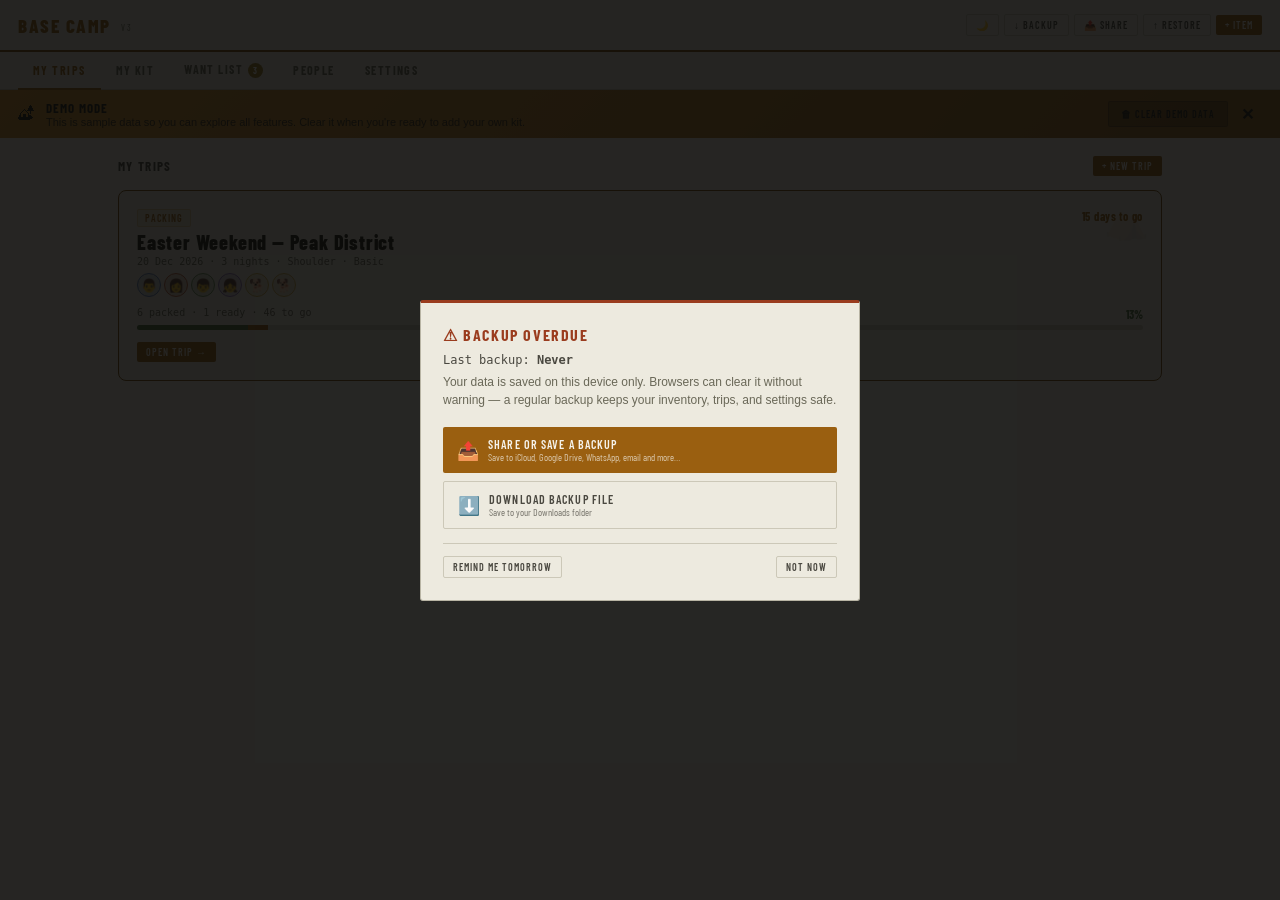
==== camping-inventory (1).html @ c8377a74 "Add files via upload" ====
<!DOCTYPE html>
<html lang="en">
<head>
<meta charset="UTF-8">
<meta name="viewport" content="width=device-width, initial-scale=1.0">
<title>Base Camp</title>
<link href="https://fonts.googleapis.com/css2?family=Courier+Prime:wght@400;700&family=Barlow+Condensed:wght@400;600;700;800&family=Barlow:wght@400;500;600&display=swap" rel="stylesheet">
<style>
:root {
  --canvas:    #1a1a14;
  --canvas-2:  #22221a;
  --canvas-3:  #2c2c22;
  --border:    #3a3a2e;
  --border-l:  #4a4a3a;
  --amber:     #d4902a;
  --amber-l:   #e8a83a;
  --amber-d:   #9a6820;
  --sage:      #6b8c5a;
  --sage-l:    #85a870;
  --rust:      #b85c3a;
  --blue:      #5a7ab8;
  --purple:    #8a6ab8;
  --teal:      #5a9a8a;
  --gold:      #c8a84a;
  --text:      #e8e4d8;
  --text-d:    #9a9488;
  --text-m:    #6a6860;
}
/* ── LIGHT MODE OVERRIDES ── */
body.light {
  --canvas:    #f5f2ea;
  --canvas-2:  #edeadf;
  --canvas-3:  #e4e0d3;
  --border:    #ccc8b8;
  --border-l:  #b8b4a4;
  --amber:     #9a5f10;
  --amber-l:   #b87020;
  --amber-d:   #7a4808;
  --sage:      #4a6b3a;
  --sage-l:    #5a8048;
  --rust:      #9a3c1e;
  --blue:      #3a5a98;
  --purple:    #6a4a98;
  --teal:      #3a7a6a;
  --gold:      #9a7820;
  --text:      #1a1a12;
  --text-d:    #4a4840;
  --text-m:    #6a6858;
}

*{box-sizing:border-box;margin:0;padding:0}
body{font-family:'Nunito',sans-serif;background:var(--canvas);color:var(--text);min-height:100vh;font-size:14px}

/* ── HEADER */
.hdr{background:var(--canvas-2);border-bottom:2px solid var(--amber-d);padding:0 18px;display:flex;align-items:center;justify-content:space-between;height:52px;position:sticky;top:0;z-index:200}
.logo{font-family:'Barlow Condensed',sans-serif;font-weight:800;font-size:19px;letter-spacing:.08em;text-transform:uppercase;color:var(--amber)}
.logo sup{font-size:9px;color:var(--text-m);font-weight:400;letter-spacing:.15em;margin-left:5px;vertical-align:middle}
.hdr-r{display:flex;gap:5px;align-items:center}

/* ── MAIN TABS */
.mtabs{display:flex;background:var(--canvas-2);border-bottom:1px solid var(--border);padding:0 18px}
.mtab{font-family:'Barlow Condensed',sans-serif;font-size:12px;font-weight:700;letter-spacing:.12em;text-transform:uppercase;padding:10px 15px;border:none;background:transparent;color:var(--text-m);cursor:pointer;border-bottom:2px solid transparent;margin-bottom:-1px;transition:all .15s;white-space:nowrap}
.mtab:hover{color:var(--text)}
.mtab.on{color:var(--amber);border-bottom-color:var(--amber)}
.tbadge{display:inline-flex;align-items:center;justify-content:center;background:var(--rust);color:#fff;font-size:9px;font-weight:700;width:15px;height:15px;border-radius:50%;margin-left:5px;vertical-align:middle}

/* ── PAGE */
.page{max-width:1080px;margin:0 auto;padding:18px 18px 80px}

/* ── BUTTONS */
.btn{font-family:'Barlow Condensed',sans-serif;font-weight:600;font-size:11px;letter-spacing:.1em;text-transform:uppercase;border:none;cursor:pointer;padding:6px 12px;border-radius:2px;transition:all .15s;white-space:nowrap}
.btn-p{background:var(--amber);color:var(--canvas)}.btn-p:hover{background:var(--amber-l)}
.btn-g{background:var(--sage);color:#fff}.btn-g:hover{background:var(--sage-l)}
.btn-o{background:transparent;color:var(--text-d);border:1px solid var(--border)}.btn-o:hover{border-color:var(--border-l);color:var(--text)}
.btn-x{background:transparent;color:var(--rust);border:1px solid transparent;padding:3px 7px;font-size:10px}.btn-x:hover{border-color:var(--rust)}
.btn-ic{background:transparent;border:none;color:var(--text-m);cursor:pointer;padding:2px 5px;font-size:14px;border-radius:2px;transition:color .15s}.btn-ic:hover{color:var(--amber)}
.btn-sm{padding:4px 9px;font-size:10px}

/* ── STATS */
.stats{display:flex;gap:2px;margin-bottom:18px;background:var(--canvas-3);border:1px solid var(--border);border-radius:3px;overflow:hidden}
.stat{flex:1;padding:9px 12px;border-right:1px solid var(--border)}.stat:last-child{border-right:none}
.stat-v{font-family:'Barlow Condensed',sans-serif;font-size:24px;font-weight:700;color:var(--amber);line-height:1}
.stat-l{font-size:9px;color:var(--text-m);text-transform:uppercase;letter-spacing:.1em;margin-top:2px}

/* ── CONTROLS */
.ctrls{display:flex;gap:7px;margin-bottom:12px;flex-wrap:wrap;align-items:center}
.sw{flex:1;min-width:160px;position:relative}
.sw input{width:100%;background:var(--canvas-2);border:1px solid var(--border);color:var(--text);font-family:'DM Mono',monospace;font-size:12px;padding:6px 9px 6px 28px;border-radius:2px;outline:none;transition:border-color .15s}
.sw input:focus{border-color:var(--amber-d)}
.sw input::placeholder{color:var(--text-m)}
.sw-ic{position:absolute;left:8px;top:50%;transform:translateY(-50%);color:var(--text-m);font-size:12px;pointer-events:none}
.fgrp{display:flex;gap:3px;flex-wrap:wrap}
.fb{font-family:'Barlow Condensed',sans-serif;font-size:10px;font-weight:600;letter-spacing:.08em;text-transform:uppercase;padding:5px 9px;border-radius:2px;border:1px solid var(--border);background:transparent;color:var(--text-m);cursor:pointer;transition:all .15s}
.fb:hover{color:var(--text);border-color:var(--border-l)}
.fb.on{background:var(--canvas-3);color:var(--amber);border-color:var(--amber-d)}
select{background:var(--canvas-2);border:1px solid var(--border);color:var(--text-d);font-family:'Barlow Condensed',sans-serif;font-size:10px;letter-spacing:.08em;text-transform:uppercase;padding:5px 8px;border-radius:2px;outline:none;cursor:pointer}
select:focus{border-color:var(--amber-d)}

/* ── LEGEND */
.legend{display:flex;gap:10px;flex-wrap:wrap;margin-bottom:12px;padding:8px 12px;background:var(--canvas-3);border:1px solid var(--border);border-radius:2px}
.li{display:flex;align-items:center;gap:4px;font-size:10px;color:var(--text-m);font-family:'Barlow Condensed',sans-serif;letter-spacing:.05em;text-transform:uppercase}
.ld{width:7px;height:7px;border-radius:50%}

/* ── CATEGORY GROUP */
.cg{margin-bottom:18px}
.cg-hdr{display:flex;align-items:center;gap:7px;margin-bottom:6px;padding-bottom:5px;border-bottom:1px solid var(--border);cursor:pointer;user-select:none}
.cg-hdr:hover .cg-title{color:var(--text)}
.cg-toggle{font-size:10px;color:var(--text-m);transition:transform .2s;display:inline-block;width:14px}
.cg-toggle.open{transform:rotate(0deg)}
.cg-toggle.closed{transform:rotate(-90deg)}
.cg-title{font-family:'Barlow Condensed',sans-serif;font-size:12px;font-weight:700;letter-spacing:.15em;text-transform:uppercase;transition:color .15s}
.cg-count{font-family:'DM Mono',monospace;font-size:10px;color:var(--text-m);background:var(--canvas-3);padding:1px 5px;border-radius:2px}
.cg-body{overflow:hidden;transition:all .2s}

/* ── CAT COLOURS */
.cat-shelter .cg-title{color:#85a870}
.cat-sleep   .cg-title{color:#7a9ab8}
.cat-kitchen .cg-title{color:#c8823a}
.cat-clothing .cg-title{color:#9a8ab8}
.cat-hygiene .cg-title{color:#7ab8a8}
.cat-dog     .cg-title{color:#b8a87a}
.cat-other   .cg-title{color:var(--text-d)}
.cat-wishlist .cg-title{color:var(--gold)}

/* ── ITEM TABLE */
.itbl{width:100%;border-collapse:collapse}
.itbl th{font-family:'Barlow Condensed',sans-serif;font-size:10px;font-weight:600;letter-spacing:.12em;text-transform:uppercase;color:var(--text-m);text-align:left;padding:4px 8px;background:var(--canvas-3);border-bottom:1px solid var(--border)}
.irow{border-bottom:1px solid var(--border);transition:background .1s}
.irow:hover{background:var(--canvas-2)}
.irow td{padding:7px 8px;vertical-align:middle}
.irow.sub-row td:first-child{padding-left:28px}
.irow.sub-row{background:rgba(0,0,0,0.04)}
.irow.sub-row:hover{background:rgba(0,0,0,0.07)}
.iname{font-size:13px;font-weight:500;color:var(--text)}
.inotes{font-family:'DM Mono',monospace;font-size:10px;color:var(--text-m);margin-top:1px}
.iacts{display:flex;gap:3px;opacity:0;transition:opacity .15s}
.irow:hover .iacts{opacity:1}
.tpill{font-family:'Barlow Condensed',sans-serif;font-size:10px;font-weight:600;letter-spacing:.07em;text-transform:uppercase;padding:2px 6px;border-radius:2px;white-space:nowrap}
.tp-always{background:rgba(107,140,90,.15);color:var(--sage);border:1px solid rgba(107,140,90,.3)}
.tp-house{background:rgba(90,122,184,.15);color:var(--blue);border:1px solid rgba(90,122,184,.3)}
.tp-consumable{background:rgba(184,92,58,.15);color:var(--rust);border:1px solid rgba(184,92,58,.3)}
.tp-seasonal{background:rgba(138,106,184,.15);color:var(--purple);border:1px solid rgba(138,106,184,.3)}
.tp-wishlist{background:rgba(200,168,74,.15);color:var(--gold);border:1px solid rgba(200,168,74,.3)}
.lbadge{font-family:'DM Mono',monospace;font-size:9px;padding:1px 5px;border-radius:2px;text-transform:uppercase;letter-spacing:.05em;border:1px solid}
.lb-shed{color:#8a7a5a;border-color:#5a4a2a;background:rgba(138,122,90,.1)}
.lb-duffle{color:#6a9a7a;border-color:#2a5a3a;background:rgba(90,154,122,.1)}
.lb-house{color:#6a8ab8;border-color:#2a4a7a;background:rgba(90,122,184,.1)}
.lb-car{color:#9a8a6a;border-color:#5a4a2a;background:rgba(154,138,106,.1)}
.qc{display:flex;align-items:center;gap:4px;font-family:'DM Mono',monospace;font-size:12px}
.qbtn{background:var(--canvas-3);border:1px solid var(--border);color:var(--text-d);width:19px;height:19px;border-radius:2px;cursor:pointer;font-size:13px;display:flex;align-items:center;justify-content:center;transition:all .1s}
.qbtn:hover{border-color:var(--amber-d);color:var(--amber)}
.rflag{font-family:'Barlow Condensed',sans-serif;font-size:10px;color:var(--rust)}
.add-sub-row td{padding:3px 8px 7px 28px}
.add-sub-btn{font-family:'Barlow Condensed',sans-serif;font-size:10px;color:var(--text-m);background:transparent;border:1px dashed var(--border);padding:3px 10px;border-radius:2px;cursor:pointer;letter-spacing:.08em;text-transform:uppercase;transition:all .15s}
.add-sub-btn:hover{border-color:var(--amber-d);color:var(--amber)}
.wishlist-item{opacity:.7}
.wishlist-badge{font-size:12px;margin-right:3px}

/* ── EMPTY */
.empty{text-align:center;padding:36px 18px;color:var(--text-m);font-family:'DM Mono',monospace;font-size:12px;border:1px dashed var(--border);border-radius:2px;margin-top:6px}

/* ── MODAL */
.mover{display:none;position:fixed;inset:0;background:rgba(10,10,8,.88);z-index:1000;align-items:center;justify-content:center}
.mover.on{display:flex}
.modal{background:var(--canvas-2);border:1px solid var(--border-l);border-top:3px solid var(--amber);width:500px;max-width:95vw;max-height:92vh;overflow-y:auto;border-radius:3px;padding:20px}
.modal-wide{width:560px}
.mtitle{font-family:'Barlow Condensed',sans-serif;font-size:16px;font-weight:700;letter-spacing:.1em;text-transform:uppercase;color:var(--amber);margin-bottom:16px}
.fg{margin-bottom:11px}
.fl{font-family:'Barlow Condensed',sans-serif;font-size:10px;font-weight:600;letter-spacing:.15em;text-transform:uppercase;color:var(--text-m);display:block;margin-bottom:3px}
.fi,.fs,.fta{width:100%;background:var(--canvas);border:1px solid var(--border);color:var(--text);font-family:'Nunito',sans-serif;font-size:13px;padding:6px 8px;border-radius:2px;outline:none;transition:border-color .15s}
.fi:focus,.fs:focus,.fta:focus{border-color:var(--amber-d)}
.fta{resize:vertical;min-height:50px;font-size:12px}
.frow{display:flex;gap:9px}.frow .fg{flex:1}
.factions{display:flex;gap:7px;justify-content:flex-end;margin-top:16px;padding-top:12px;border-top:1px solid var(--border)}
.ck{display:flex;align-items:center;gap:6px;cursor:pointer;font-size:12px;color:var(--text-d)}
.ck input{accent-color:var(--amber);width:13px;height:13px;cursor:pointer}

/* ── TRIP LIST */
.trip-none{text-align:center;padding:44px 20px}
.tn-title{font-family:'Barlow Condensed',sans-serif;font-size:18px;font-weight:700;letter-spacing:.1em;text-transform:uppercase;color:var(--text-d);margin-bottom:8px}
.tn-sub{font-size:12px;color:var(--text-m);margin-bottom:20px;font-family:'DM Mono',monospace}
.tlist{display:flex;flex-direction:column;gap:7px;margin-bottom:16px}
.tcard{background:var(--canvas-2);border:1px solid var(--border);border-radius:3px;padding:12px 14px;display:flex;align-items:center;justify-content:space-between;cursor:pointer;transition:border-color .15s}
.tcard:hover{border-color:var(--amber-d)}
.tcard-name{font-family:'Barlow Condensed',sans-serif;font-size:15px;font-weight:700;letter-spacing:.06em;color:var(--text)}
.tcard-meta{font-family:'DM Mono',monospace;font-size:10px;color:var(--text-m);margin-top:2px}
.tcard-r{display:flex;gap:7px;align-items:center}
.tstatus{font-family:'Barlow Condensed',sans-serif;font-size:10px;font-weight:600;letter-spacing:.08em;text-transform:uppercase;padding:2px 7px;border-radius:2px}
.ts-planning{background:rgba(90,122,184,.15);color:var(--blue);border:1px solid rgba(90,122,184,.3)}
.ts-packing{background:rgba(212,144,42,.15);color:var(--amber);border:1px solid rgba(212,144,42,.3)}
.ts-complete{background:rgba(107,140,90,.15);color:var(--sage);border:1px solid rgba(107,140,90,.3)}
.ts-post-trip{background:rgba(184,92,58,.15);color:var(--rust);border:1px solid rgba(184,92,58,.3)}

/* ── TRIP DETAIL */
.tdetail{background:var(--canvas-2);border:1px solid var(--border);border-radius:3px;overflow:hidden}
.tdhdr{background:var(--canvas-3);border-bottom:1px solid var(--border);padding:12px 16px;display:flex;align-items:flex-start;justify-content:space-between;gap:10px}
.tdname{font-family:'Barlow Condensed',sans-serif;font-size:18px;font-weight:700;letter-spacing:.08em;color:var(--amber)}
.chips{display:flex;flex-wrap:wrap;gap:4px;margin-top:5px}
.chip{font-family:'DM Mono',monospace;font-size:10px;color:var(--text-d);background:var(--canvas);border:1px solid var(--border);padding:1px 7px;border-radius:2px}
.ttabs{display:flex;border-bottom:1px solid var(--border);background:var(--canvas-3)}
.ttab{font-family:'Barlow Condensed',sans-serif;font-size:11px;font-weight:700;letter-spacing:.1em;text-transform:uppercase;padding:8px 13px;border:none;background:transparent;color:var(--text-m);cursor:pointer;border-bottom:2px solid transparent;margin-bottom:-1px;transition:all .15s}
.ttab:hover{color:var(--text)}
.ttab.on{color:var(--amber);border-bottom-color:var(--amber)}
.tbody{padding:14px 16px}

/* ── CHECKLIST PROGRESS */
.cprog{background:var(--canvas-3);border:1px solid var(--border);border-radius:2px;padding:10px 14px;margin-bottom:14px}
.cprog-top{display:flex;justify-content:space-between;align-items:flex-end;margin-bottom:6px}
.cprog-label{font-family:'DM Mono',monospace;font-size:11px;color:var(--text-d)}
.cprog-pcts{display:flex;gap:10px}
.cprog-pct{font-family:'Barlow Condensed',sans-serif;font-size:16px;font-weight:700;line-height:1}
.pct-ready{color:var(--amber)}
.pct-packed{color:var(--sage)}
.pbar-wrap{height:8px;background:var(--border);border-radius:4px;overflow:hidden;display:flex}
.pbar-ready{height:100%;background:var(--amber);transition:width .3s}
.pbar-packed{height:100%;background:var(--sage);transition:width .3s}
.cprog-hint{font-family:'Barlow Condensed',sans-serif;font-size:10px;color:var(--text-m);margin-top:5px;letter-spacing:.05em}

/* ── CHECKLIST ITEMS */
.cloc-group{margin-bottom:18px}
.cloc-hdr{display:flex;align-items:center;gap:7px;padding:5px 0;margin-bottom:5px;border-bottom:1px solid var(--border);cursor:pointer;user-select:none}
.cloc-title{font-family:'Barlow Condensed',sans-serif;font-size:11px;font-weight:700;letter-spacing:.15em;text-transform:uppercase;color:var(--text-m)}
.ci{display:flex;align-items:flex-start;gap:8px;padding:6px 5px;border-radius:2px;transition:background .1s;border-bottom:1px solid rgba(58,58,46,.4)}
.ci:hover{background:var(--canvas-3)}
.ci.hl{background:rgba(212,144,42,.07);border-left:2px solid var(--amber-d);padding-left:7px}
.ci.sub-ci{padding-left:22px}
.ci.sub-ci.hl{padding-left:24px}
.ci-state{width:22px;height:22px;border-radius:3px;border:1px solid var(--border);background:var(--canvas-3);cursor:pointer;display:flex;align-items:center;justify-content:center;font-size:11px;flex-shrink:0;margin-top:1px;transition:all .15s;user-select:none}
.ci-state:hover{border-color:var(--amber-d)}
.ci-state.ready{background:rgba(212,144,42,.2);border-color:var(--amber);color:var(--amber)}
.ci-state.packed{background:rgba(107,140,90,.25);border-color:var(--sage);color:var(--sage)}
.ci-body{flex:1}
.ci-name{font-size:12px;font-weight:500;transition:opacity .15s}
.ci-name.packed{text-decoration:line-through;opacity:.4}
.ci-name.ready{opacity:.75}
.ci-meta{display:flex;gap:4px;align-items:center;margin-top:2px;flex-wrap:wrap}
.ci-qty{font-family:'DM Mono',monospace;font-size:10px;color:var(--text-m)}
.ci-note{font-family:'DM Mono',monospace;font-size:10px;color:var(--text-m)}
.hl-tag{font-family:'Barlow Condensed',sans-serif;font-size:9px;font-weight:600;letter-spacing:.06em;text-transform:uppercase;color:var(--amber);background:rgba(212,144,42,.12);border:1px solid rgba(212,144,42,.3);padding:1px 4px;border-radius:2px}

/* ── POST TRIP */
.pt-banner{background:rgba(184,92,58,.07);border:1px solid rgba(184,92,58,.3);border-left:3px solid var(--rust);border-radius:2px;padding:12px 14px;margin-bottom:14px}
.pt-title{font-family:'Barlow Condensed',sans-serif;font-size:13px;font-weight:700;letter-spacing:.1em;text-transform:uppercase;color:var(--rust);margin-bottom:3px}
.pt-sub{font-size:11px;color:var(--text-m);font-family:'DM Mono',monospace}

/* ── TRIP NOTES */
.tnotes-area{width:100%;background:var(--canvas);border:1px solid var(--border);color:var(--text);font-family:'DM Mono',monospace;font-size:12px;padding:9px 11px;border-radius:2px;outline:none;resize:vertical;min-height:80px;transition:border-color .15s}
.tnotes-area:focus{border-color:var(--amber-d)}

/* ── RESTOCK */
.rs-panel{background:var(--canvas-2);border:1px solid var(--border);border-radius:3px;padding:14px}

/* ── ACTIVITIES GRID */
.agrid{display:grid;grid-template-columns:repeat(auto-fill,minmax(120px,1fr));gap:5px;margin-top:3px}
.atog{display:flex;align-items:center;gap:5px;padding:5px 8px;background:var(--canvas);border:1px solid var(--border);border-radius:2px;cursor:pointer;font-size:11px;color:var(--text-d);transition:all .15s;user-select:none}
.atog:hover{border-color:var(--border-l);color:var(--text)}
.atog.on{background:rgba(212,144,42,.1);border-color:var(--amber-d);color:var(--amber)}
.atog input{accent-color:var(--amber);cursor:pointer}
.cfg-grid{display:grid;grid-template-columns:1fr 1fr;gap:10px}

/* ── PRINT ── */
@media print{
  body{background:#fff!important;color:#000!important;font-size:11pt}
  .hdr,.mtabs,.ctrls,.legend,.stats,.no-print{display:none!important}
  .page{display:none!important}
  #printView{display:block!important;max-width:100%;padding:0}
  .print-title{font-family:'Barlow Condensed',sans-serif;font-size:18pt;font-weight:700;text-transform:uppercase;margin-bottom:4pt;letter-spacing:.1em}
  .print-sub{font-size:9pt;color:#666;margin-bottom:12pt}
  .print-group{margin-bottom:14pt;break-inside:avoid}
  .print-group-title{font-family:'Barlow Condensed',sans-serif;font-size:11pt;font-weight:700;text-transform:uppercase;letter-spacing:.12em;border-bottom:1pt solid #000;padding-bottom:3pt;margin-bottom:6pt}
  .print-item{display:flex;align-items:flex-start;gap:8pt;padding:3pt 0;border-bottom:.5pt solid #ddd;break-inside:avoid}
  .print-cb{width:12pt;height:12pt;border:1pt solid #000;flex-shrink:0;margin-top:1pt}
  .print-item-name{font-size:10pt;font-weight:600;flex:1}
  .print-item-meta{font-size:8pt;color:#555;margin-top:1pt}
  .print-action{display:flex;align-items:center;gap:6pt;padding:2pt 0 2pt 20pt;border-bottom:.5pt solid #eee}
  .print-action-cb{width:9pt;height:9pt;border:.5pt solid #999;flex-shrink:0}
  .print-action-label{font-size:9pt;color:#333}
  .print-action-stage{font-size:8pt;color:#777;min-width:60pt}
  @page{margin:15mm}
}
#printView{display:none}

/* ── SCROLLBAR */
::-webkit-scrollbar{width:5px;height:5px}
::-webkit-scrollbar-track{background:var(--canvas)}
::-webkit-scrollbar-thumb{background:var(--border-l);border-radius:3px}
::-webkit-scrollbar-thumb:hover{background:var(--amber-d)}

@media(max-width:640px){
  .hdr{padding:0 11px}
  .page{padding:12px 11px 80px}
  .stats{flex-wrap:wrap}
  .stat{min-width:45%}
  .cfg-grid{grid-template-columns:1fr}
  .itbl th:nth-child(3),.itbl td:nth-child(3){display:none}
  .logo sup{display:none}
  .mtab{padding:9px 10px;font-size:11px}
}
</style>
</head>
<body>

<header class="hdr">
  <div class="logo">Base Camp <sup>v3</sup></div>
  <div class="hdr-r">
    <button class="btn btn-o btn-sm" onclick="toggleLightMode()" id="lightBtn">☀️</button>
    <button class="btn btn-o btn-sm" onclick="exportData()">↓ Backup</button>
    <button class="btn btn-o btn-sm" onclick="shareBackup()">📤 Share</button>
    <label class="btn btn-o btn-sm" for="fileImport" style="cursor:pointer">↑ Restore</label><input type="file" id="fileImport" accept=".json" style="position:absolute;width:1px;height:1px;opacity:0.01;top:0;left:0">
    <button class="btn btn-p btn-sm" onclick="openAddItemModal()">+ Item</button>
  </div>
</header>

<div class="mtabs">
  <button class="mtab on"  onclick="setTab('trips',this)" id="tripsBtn">My Trips</button>
  <button class="mtab"     onclick="setTab('inv',this)">My Kit</button>
  <button class="mtab"     onclick="setTab('wishlist',this)" id="wishBtn">Want List</button>
  <button class="mtab"     onclick="setTab('people',this)" id="peopleBtn">People</button>
  <button class="mtab"     onclick="setTab('settings',this)">Settings</button>
</div>

<!-- INVENTORY -->
<div id="demoBanner" style="display:none;background:linear-gradient(135deg,#d4902a,#9a6820);color:#1a1a14;padding:10px 18px;display:flex;align-items:center;gap:12px;flex-wrap:wrap">
  <span style="font-size:16px">🏕</span>
  <div style="flex:1;min-width:200px">
    <div style="font-family:'Barlow Condensed',sans-serif;font-size:13px;font-weight:700;letter-spacing:.08em;text-transform:uppercase">Demo Mode</div>
    <div style="font-size:11px;opacity:.85">This is sample data so you can explore all features. Clear it when you're ready to add your own kit.</div>
  </div>
  <div style="display:flex;gap:7px;flex-shrink:0">
    <button class="btn" style="background:rgba(0,0,0,.2);color:#1a1a14;font-size:10px;border:1px solid rgba(0,0,0,.2)" onclick="clearDemoData()">🗑 Clear demo data</button>
    <button class="btn" style="background:transparent;color:#1a1a14;font-size:16px;border:none;padding:2px 6px;line-height:1" onclick="dismissDemoBanner()" title="Dismiss">✕</button>
  </div>
</div>

<div class="page" id="pg-inv" style="display:none">
  <div class="stats" id="statsBar"></div>
  <!-- Search always visible; filters hidden by default -->
  <div style="display:flex;gap:7px;margin-bottom:10px;align-items:center">
    <div class="sw" style="flex:1"><span class="sw-ic">⌕</span><input type="text" id="srch" placeholder="Search your kit…" oninput="renderInv()"></div>
    <button class="btn btn-o btn-sm" id="filterToggleBtn" onclick="toggleKitFilters()">⚙ Filter</button>
  </div>
  <div id="kitFilters" style="display:none">
    <div class="ctrls" style="margin-bottom:8px">
      <div class="fgrp">
        <button class="fb on" onclick="setTF('all',this)">All</button>
        <button class="fb"    onclick="setTF('always',this)">Always in kit</button>
        <button class="fb"    onclick="setTF('house',this)">From home</button>
        <button class="fb"    onclick="setTF('consumable',this)">Needs restocking</button>
        <button class="fb"    onclick="setTF('seasonal',this)">Seasonal</button>
      </div>
      <select id="locF" onchange="renderInv()">
        <option value="all">All Locations</option>
      </select>
      <select id="sortS" onchange="renderInv()">
        <option value="category">By Category</option>
        <option value="name">By Name</option>
        <option value="location">By Location</option>
        <option value="restock">Restocking first</option>
      </select>
      <select id="personF" onchange="setPersonFilter(this.value)" style="display:none">
        <option value="all">All People</option>
      </select>
    </div>
    <div class="legend" style="margin-bottom:12px">
      <div class="li"><div class="ld" style="background:var(--sage)"></div>Always in kit</div>
      <div class="li"><div class="ld" style="background:var(--blue)"></div>Bring from home</div>
      <div class="li"><div class="ld" style="background:var(--rust)"></div>Needs restocking</div>
      <div class="li"><div class="ld" style="background:var(--purple)"></div>Seasonal</div>
    </div>
  </div>
  <div id="invContent"></div>
</div>

<!-- TRIPS -->
<div class="page" id="pg-trips"><div id="tripsContent"></div></div>

<!-- RESTOCK -->
<div class="page" id="pg-restock" style="display:none"><div id="restockContent"></div></div>

<!-- WISH LIST -->
<div class="page" id="pg-wishlist" style="display:none"><div id="wishContent"></div></div>

<!-- PEOPLE -->
<div class="page" id="pg-people" style="display:none"><div id="peopleContent"></div></div>

<!-- SETTINGS -->
<div class="page" id="pg-settings" style="display:none"><div id="settingsContent"></div></div>

<!-- ═══ ITEM MODAL ═══ -->
<div class="mover" id="itemModal" onclick="closeMOver(event,'itemModal')">
 <div class="modal">
  <div class="mtitle" id="imt">Add Item</div>
  <div class="fg"><label class="fl">Name *</label><input class="fi" id="iName" placeholder="e.g. Camping stove"></div>
  <div class="fg"><label class="fl">Group under (optional)</label>
    <select class="fs" id="iParent"><option value="">— Top-level item —</option></select>
  </div>
  <div class="frow">
    <div class="fg"><label class="fl">Type *</label>
      <select class="fs" id="iType">
        <option value="always">Always in kit</option>
        <option value="house">From House</option>
        <option value="consumable">Consumable</option>
        <option value="seasonal">Seasonal</option>
        <option value="wishlist">Want list</option>
      </select>
    </div>
    <div class="fg"><label class="fl">Category</label>
      <select class="fs" id="iCat"></select>
    </div>
  </div>
  <div class="frow">
    <div class="fg"><label class="fl">Location</label>
      <select class="fs" id="iLoc"></select>
    </div>
    <div class="fg"><label class="fl">Quantity</label><input class="fi" id="iQty" type="number" min="0" value="1"></div>
  </div>
  <div class="frow">
    <div class="fg"><label class="fl">Season</label>
      <select class="fs" id="iSeason">
        <option value="all">All seasons</option>
        <option value="summer">Summer only</option>
        <option value="winter">Winter / cold</option>
        <option value="shoulder">Shoulder season</option>
      </select>
    </div>
    <div class="fg"><label class="fl">Activity tag</label>
      <select class="fs" id="iActivity"></select>
    </div>
  </div>
  <div class="fg">
    <label class="fl">Packs into (optional)</label>
    <select class="fs" id="iPacksInto">
      <option value="">— Same as storage location —</option>
    </select>
    <div style="font-family:'DM Mono',monospace;font-size:10px;color:var(--text-m);margin-top:3px">Where this item ends up when packed for a trip (e.g. Shed → Duffle Bag)</div>
  </div>
  <div class="fg" style="display:flex;gap:14px">
    <label class="ck"><input type="checkbox" id="iRestock"> Flag as needs restocking</label>
    <label class="ck"><input type="checkbox" id="iContainer"> Group — pack the items inside, not this</label>
  </div>
  <div class="fg" id="iPersonGroup" style="display:none">
    <label class="fl">Assign to person(s)</label>
    <div id="iPersonBtns" style="display:flex;gap:5px;flex-wrap:wrap;margin-top:3px"></div>
  </div>
  <div class="fg"><label class="fl">Notes</label><textarea class="fta" id="iNotes" placeholder="e.g. Check gas level, stored in blue bin…"></textarea></div>
  <div class="fg">
    <label class="fl">Actions <span style="font-weight:400;color:var(--text-m);text-transform:none;letter-spacing:0">— tasks to do at each stage</span></label>
    <div id="iActionsList" style="margin-bottom:6px"></div>
    <div style="display:flex;gap:6px;align-items:center;flex-wrap:wrap">
      <input class="fi" id="iActionLabel" placeholder="e.g. Charge batteries" style="flex:1;min-width:120px">
      <select class="fs" id="iActionStage">
        <option value="pre-trip">Pre-trip</option>
        <option value="during">During trip</option>
        <option value="before-pack-away">Before pack away</option>
        <option value="post-trip">Back home</option>
      </select>
      <button class="btn btn-o btn-sm" type="button" onclick="addItemAction()">+ Add</button>
    </div>
  </div>
  <div class="factions">
    <button class="btn btn-o" onclick="closeM('itemModal')">Cancel</button>
    <button class="btn btn-p" onclick="saveItem()">Save Item</button>
  </div>
 </div>
</div>

<!-- ═══ TRIP MODAL ═══ -->
<div class="mover" id="tripModal" onclick="closeMOver(event,'tripModal')">
 <div class="modal modal-wide">
  <div class="mtitle" id="tmt">New Trip</div>
  <div class="fg"><label class="fl">Trip Name *</label><input class="fi" id="tName" placeholder="e.g. Lake District May Bank Holiday"></div>
  <div class="frow">
    <div class="fg"><label class="fl">Departure Date</label><input class="fi" id="tDate" type="date"></div>
    <div class="fg"><label class="fl">Duration (nights)</label><input class="fi" id="tNights" type="number" min="1" max="30" value="3"></div>
  </div>
  <div class="cfg-grid">
    <div class="fg"><label class="fl">Season / Weather</label>
      <select class="fs" id="tSeason"><option value="summer">Summer (warm)</option><option value="shoulder">Shoulder (mixed)</option><option value="winter">Winter (cold)</option></select>
    </div>
    <div class="fg"><label class="fl">Site Type</label>
      <select class="fs" id="tSite"><option value="hookup">Full hookup</option><option value="basic">Basic / no hookup</option><option value="wild">Wild camping</option></select>
    </div>
    <div class="fg"><label class="fl">Extra People</label><input class="fi" id="tExtra" type="number" min="0" max="20" value="0"></div>
    <div class="fg"><label class="fl">Distance from Home</label>
      <select class="fs" id="tDist"><option value="local">Local (&lt;1hr)</option><option value="regional">Regional (1–2hr)</option><option value="remote">Remote (2hr+)</option></select>
    </div>
  </div>
  <div class="fg"><label class="fl" style="margin-bottom:5px">Dog coming?</label><label class="ck"><input type="checkbox" id="tDog" checked> Yes, include dog kit</label></div>
  <div class="fg"><label class="fl">Activities</label>
    <div class="agrid" id="tActGrid"></div>
  </div>
  <div class="fg"><label class="fl">Trip Notes</label><textarea class="fta" id="tNotes" placeholder="Site address, booking ref…"></textarea></div>
  <div class="factions">
    <button class="btn btn-o" onclick="closeM('tripModal')">Cancel</button>
    <button class="btn btn-p" onclick="saveTrip()">Save Trip</button>
  </div>
 </div>
</div>

<script>
// ══════════════════════════════════════════════════
// STATE
// ══════════════════════════════════════════════════
const SK = 'basecamp_v3';
let S = { items:[], trips:[] };
let editItemId = null, editTripId = null;
let tf = 'all', mainTab = 'trips';
let activeTripId = null, activeTripTab = 'checklist';
let collapsedCats = new Set();   // inventory
let collapsedLocs = new Set();   // checklist locations
let personFilter = 'all';        // inventory person filter
let checklistPersonFilter = 'all'; // checklist person filter
let checklistLocFilter = 'all';    // checklist location filter
let checklistSort = 'location';    // checklist sort order
let checklistHidePacked = false;   // hide packed items
let checklistFiltersOpen = false;  // filter panel open state

const CATS    = ['shelter','sleep','kitchen','clothing','hygiene','dog','other'];
const CLAB    = { shelter:'⛺ Shelter', sleep:'🛌 Sleep', kitchen:'🍳 Kitchen', clothing:'🧥 Clothing', hygiene:'🪥 Hygiene', dog:'🐕 Dog', other:'📦 Other' };
const TLAB    = { always:'Always in kit', house:'Bring from home', consumable:'Needs restocking', seasonal:'Seasonal', wishlist:'Want list' };
const LLAB    = { shed:'Shed', duffle:'Duffle Bag', house:'House', car:'Car' };
const SELAB   = { summer:'Summer', shoulder:'Shoulder', winter:'Winter', all:'All' };
const SITELAB = { hookup:'Full hookup', basic:'Basic', wild:'Wild' };
const DISTLAB = { local:'Local', regional:'Regional', remote:'Remote' };
const STLAB   = { planning:'Planning', packing:'Packing', 'pack-up':'Pack up camp', 'pack-away':'Unpack at home', 'post-trip':'Back home', complete:'Done' };
const PERSON_COLORS = ['#d4902a','#6b8c5a','#5a7ab8','#b85c3a','#8a6ab8','#5a9a8a','#c8a84a','#b8a87a'];

// ══════════════════════════════════════════════════
// SETTINGS DEFAULTS & HELPERS
// ══════════════════════════════════════════════════
function defaultSettings(){
  return {
    categories:[
      {id:'shelter', label:'Shelter', emoji:'⛺'},
      {id:'sleep',   label:'Sleep',   emoji:'🛌'},
      {id:'kitchen', label:'Kitchen', emoji:'🍳'},
      {id:'clothing',label:'Clothing',emoji:'🧥'},
      {id:'hygiene', label:'Hygiene', emoji:'🪥'},
      {id:'dog',     label:'Dog',     emoji:'🐕'},
      {id:'other',   label:'Other',   emoji:'📦'},
    ],
    locations:[
      {id:'shed',   label:'Shed',       isStorageLoc:true, isPackInto:false},
      {id:'duffle', label:'Duffle Bag', isStorageLoc:true, isPackInto:true},
      {id:'house',  label:'House',      isStorageLoc:true, isPackInto:false},
      {id:'car',    label:'Car',        isStorageLoc:true, isPackInto:true},
    ],
    activities:[
      {id:'hiking',   label:'Hiking',   emoji:'🥾'},
      {id:'beach',    label:'Beach',    emoji:'🏖'},
      {id:'cycling',  label:'Cycling',  emoji:'🚴'},
      {id:'fishing',  label:'Fishing',  emoji:'🎣'},
      {id:'swimming', label:'Swimming', emoji:'🏊'},
      {id:'climbing', label:'Climbing', emoji:'🧗'},
    ]
  };
}

// Live accessors — always read from S.settings so changes are instant
// Defensive: fall back to defaults if settings not yet loaded
function showToast(msg){
  // Remove any existing toast
  const existing=document.getElementById('bcToast');
  if(existing) existing.remove();
  const t=document.createElement('div');
  t.id='bcToast';
  t.textContent=msg;
  t.style.cssText="position:fixed;bottom:20px;left:50%;transform:translateX(-50%);background:var(--canvas-3);color:var(--text);border:1px solid var(--rust);border-left:3px solid var(--rust);padding:10px 16px;border-radius:3px;font-size:12px;font-family:Nunito,sans-serif;z-index:9999;max-width:90vw;text-align:center;box-shadow:0 4px 12px rgba(0,0,0,.3)";
  document.body.appendChild(t);
  setTimeout(()=>{ t.style.transition='opacity .4s'; t.style.opacity='0'; setTimeout(()=>t.remove(),400); },3000);
}

function getCats(){ return (S.settings&&S.settings.categories)||defaultSettings().categories; }
function getLocs(){ return (S.settings&&S.settings.locations)||defaultSettings().locations; }
function getActs(){ return (S.settings&&S.settings.activities)||defaultSettings().activities; }
// Storage locations (shown in inventory location dropdown + checklist grouping)
function getStorageLocs(){ return getLocs().filter(l=>l.isStorageLoc!==false); }
// Pack-into locations (shown in packs-into dropdown)
function getPackIntoLocs(){ return getLocs().filter(l=>l.isPackInto===true); }

// Build a label map from a settings array
function labMap(arr){ const m={}; arr.forEach(x=>m[x.id]=x.label); return m; }
// Build an emoji+label map
function emojiLabMap(arr){ const m={}; arr.forEach(x=>m[x.id]=(x.emoji?x.emoji+' ':'')+x.label); return m; }

// ══════════════════════════════════════════════════
// PERSISTENCE
// ══════════════════════════════════════════════════
function load(){
  try{
    const r=localStorage.getItem(SK);
    if(r){
      S=JSON.parse(r);
    } else {
      // First launch — load demo data and flag it
      const demo=demoData();
      S={ items:demo.items, trips:demo.trips, people:demo.people, settings:demo.settings };
      localStorage.setItem('basecamp_demo','1');
      save();
    }
    if(!S.items) S.items=[];
    if(!S.trips) S.trips=[];
    if(!S.people) S.people=[];
    if(!S.settings) S.settings=defaultSettings();
    else {
      if(!S.settings.categories||!S.settings.categories.length) S.settings.categories=defaultSettings().categories;
      if(!S.settings.locations||!S.settings.locations.length)   S.settings.locations=defaultSettings().locations;
      else S.settings.locations=S.settings.locations.map(l=>({isStorageLoc:true,...l}));
      if(!S.settings.activities||!S.settings.activities.length) S.settings.activities=defaultSettings().activities;
    }
  }catch(e){
    const demo=demoData();
    S={ items:demo.items, trips:demo.trips, people:demo.people, settings:demo.settings };
  }
}

function initDemoBanner(){
  if(localStorage.getItem('basecamp_demo')==='1'){
    const b=document.getElementById('demoBanner');
    if(b) b.style.display='flex';
  }
}

function dismissDemoBanner(){
  const b=document.getElementById('demoBanner');
  if(b) b.style.display='none';
}

function clearDemoData(){
  if(!confirm('Clear all demo data and start fresh? This cannot be undone.')) return;
  resetAllData();
}

function resetAllData(){
  // Clear all user data — preserve theme and backup timestamp
  const theme=localStorage.getItem('basecamp_theme');
  const lastExport=localStorage.getItem('basecamp_last_export');
  localStorage.clear();
  if(theme) localStorage.setItem('basecamp_theme',theme);
  if(lastExport) localStorage.setItem('basecamp_last_export',lastExport);
  S={ items:[], trips:[], people:[], settings:defaultSettings() };
  save();
  dismissDemoBanner();
  renderAll();
  alert('\u2713 All data cleared. You\'re starting fresh.');
}

function loadDemoDataAgain(){
  if(!confirm('Load demo data? This will replace your current data.')) return;
  const demo=demoData();
  S={ items:demo.items, trips:demo.trips, people:demo.people, settings:demo.settings };
  localStorage.setItem('basecamp_demo','1');
  save();
  const b=document.getElementById('demoBanner');
  if(b) b.style.display='flex';
  renderAll();
}
function save(){ localStorage.setItem(SK,JSON.stringify(S)); }
function uid(){ return Date.now().toString(36)+Math.random().toString(36).slice(2,7); }
function esc(s){ return String(s||'').replace(/&/g,'&amp;').replace(/</g,'&lt;').replace(/>/g,'&gt;').replace(/"/g,'&quot;'); }
function fmtDate(d){ if(!d)return''; try{return new Date(d+'T12:00:00').toLocaleDateString('en-GB',{day:'numeric',month:'short',year:'numeric'});}catch(e){return d;} }

// ══════════════════════════════════════════════════
// ITEM HELPERS
// ══════════════════════════════════════════════════
function topItems(){ return S.items.filter(i=>!i.parentId && i.type!=='wishlist'); }
function subItems(parentId){ return S.items.filter(i=>i.parentId===parentId); }
function wishItems(){ return S.items.filter(i=>i.type==='wishlist'); }

function isExcluded(item, trip){
  if(item.type==='wishlist') return true;
  if(item.category==='dog' && !trip.dog) return true;
  if(item.season && item.season!=='all'){
    if(item.season==='summer' && trip.season!=='summer') return true;
    if(item.season==='winter' && trip.season!=='winter') return true;
    if(item.season==='shoulder' && trip.season==='summer') return true;
  }
  if(item.activity && (!trip.activities||!trip.activities.includes(item.activity))) return true;
  return false;
}

function getHL(trip){
  const h={};
  S.items.forEach(item=>{
    const r=[];
    if(item.activity && trip.activities && trip.activities.includes(item.activity)) r.push(item.activity);
    if(trip.distance==='remote'){
      if(/first.aid|spare/i.test(item.name+(item.notes||''))) r.push('remote');
      if(item.type==='consumable' && item.category==='hygiene') r.push('remote');
    }
    if(trip.site==='wild' && /water|toilet|trowel/i.test(item.name)) r.push('wild');
    if(r.length) h[item.id]=r;
  });
  return h;
}

function adjQty(item, trip){
  if(item.type!=='consumable') return item.qty;
  const n=trip.nights||3;
  if(/toilet.roll/i.test(item.name)) return Math.ceil(n/2)+(trip.distance==='remote'?1:0);
  if(/gas/i.test(item.name)) return Math.max(1,Math.ceil(n/3))+(trip.distance==='remote'?1:0);
  if(/dog.food/i.test(item.name)) return n+1;
  return item.qty;
}

// ══════════════════════════════════════════════════
// STATS
// ══════════════════════════════════════════════════
function renderStats(){
  const top=topItems();
  const rc=top.filter(i=>i.restock||i.qty===0).length;
  const ac=S.trips.filter(t=>t.status==='packing'||t.status==='planning').length;
  const wc=wishItems().length;
  document.getElementById('statsBar').innerHTML=`
    <div class="stat"><div class="stat-v">${top.length}</div><div class="stat-l">Items</div></div>
    <div class="stat"><div class="stat-v">${top.filter(i=>i.type==='always').length}</div><div class="stat-l">Always in kit</div></div>
    <div class="stat"><div class="stat-v">${top.filter(i=>i.type==='house').length}</div><div class="stat-l">From home</div></div>
    <div class="stat"><div class="stat-v" style="${rc>0?'color:var(--rust)':''}">${rc}</div><div class="stat-l">Restock</div></div>
    <div class="stat"><div class="stat-v" style="${ac>0?'color:var(--amber)':''}">${ac}</div><div class="stat-l">Active Trips</div></div>
    <div class="stat"><div class="stat-v" style="${wc>0?'color:var(--gold)':''}">${wc}</div><div class="stat-l">Want list</div></div>`;
  // badges — restockBtn removed from nav, show restock count on My Kit filter toggle
  const rb=document.getElementById('restockBtn');
  if(rb){ rb.querySelectorAll('.tbadge').forEach(b=>b.remove()); if(rc>0) rb.innerHTML+=`<span class="tbadge">${rc}</span>`; }
  // Show restock count on filter toggle button in My Kit
  const ftb=document.getElementById('filterToggleBtn');
  if(ftb){ ftb.querySelectorAll('.tbadge').forEach(b=>b.remove()); if(rc>0) ftb.innerHTML=`⚙ Filter <span class="tbadge" style="background:var(--rust)">${rc}</span>`; else ftb.textContent='⚙ Filter'; }
  const wb=document.getElementById('wishBtn');
  if(wb){ wb.querySelectorAll('.tbadge').forEach(b=>b.remove()); if(wc>0) wb.innerHTML+=`<span class="tbadge" style="background:var(--gold)">${wc}</span>`; }
}

// ══════════════════════════════════════════════════
// INVENTORY
// ══════════════════════════════════════════════════
function toggleKitFilters(){
  const el=document.getElementById('kitFilters');
  const btn=document.getElementById('filterToggleBtn');
  const open=el.style.display==='block';
  el.style.display=open?'none':'block';
  btn.style.background=open?'':'var(--canvas-3)';
  btn.style.color=open?'':'var(--amber)';
  btn.style.borderColor=open?'':'var(--amber-d)';
}

function itemMatchesPerson(item, pid){
  // Does this item or any of its sub-items match the person filter?
  if(pid==='all') return true;
  if((item.personIds||[]).includes(pid)) return true;
  return subItems(item.id).some(s=>(s.personIds||[]).includes(pid));
}

function renderInv(){
  populateDynamicDropdowns(null, null, null); // keep locF in sync
  const srch=document.getElementById('srch').value.toLowerCase();
  const lf=document.getElementById('locF').value;
  const sort=document.getElementById('sortS').value;
  let items=topItems().filter(i=>{
    const textMatch=!srch||i.name.toLowerCase().includes(srch)||(i.notes||'').toLowerCase().includes(srch)
      ||subItems(i.id).some(s=>s.name.toLowerCase().includes(srch)||(s.notes||'').toLowerCase().includes(srch));
    const pMatch=itemMatchesPerson(i, personFilter);
    return textMatch
      &&(tf==='all'||i.type===tf)
      &&(lf==='all'||i.location===lf)
      &&pMatch;
  });
  if(sort==='name') items.sort((a,b)=>a.name.localeCompare(b.name));
  else if(sort==='location') items.sort((a,b)=>a.location.localeCompare(b.location));
  else if(sort==='restock') items.sort((a,b)=>((b.restock||b.qty===0)?1:0)-((a.restock||a.qty===0)?1:0));
  else items.sort((a,b)=>getCats().findIndex(c=>c.id===a.category)-getCats().findIndex(c=>c.id===b.category)||a.name.localeCompare(b.name));

  const el=document.getElementById('invContent');
  if(!items.length){ el.innerHTML=`<div class="empty">No items match — adjust filters or add one above.</div>`; return; }

  if(sort==='category'){
    const g={};
    items.forEach(i=>{ if(!g[i.category])g[i.category]=[]; g[i.category].push(i); }); // keyed by id
    el.innerHTML=getCats().filter(c=>g[c.id]?.length).map(c=>{
      const open=!collapsedCats.has(c.id);
      return `<div class="cg cat-${c.id}">
        <div class="cg-hdr" onclick="toggleCat('${c.id}')">
          <span class="cg-toggle ${open?'open':'closed'}">▼</span>
          <span class="cg-title">${c.emoji||''} ${c.label}</span>
          <span class="cg-count">${g[c.id].length}</span>
        </div>
        <div class="cg-body" id="cgb-${c.id}" style="display:${open?'block':'none'}">
          ${invTable(g[c.id])}
        </div>
      </div>`;
    }).join('');
  } else {
    el.innerHTML=invTable(items);
  }
}

function invTable(rows){
  return `<table class="itbl">
    <thead><tr><th style="width:38%">Item</th><th>Type</th><th>Location</th><th>Qty</th><th></th></tr></thead>
    <tbody>${rows.map(item=>itemRow(item,false)).join('')}</tbody>
  </table>`;
}

function itemRow(item, isSub){
  // When filtering by person, only show sub-items that match
  const allSubs=subItems(item.id);
  const subs=personFilter==='all'?allSubs:allSubs.filter(s=>(s.personIds||[]).includes(personFilter));
  const restock=item.restock||item.qty===0;
  const isWish=item.type==='wishlist';
  const assignedPeople=(S.people||[]).filter(p=>(item.personIds||[]).includes(p.id));
  const personBadges=assignedPeople.map(p=>`<span style="font-family:'Barlow Condensed',sans-serif;font-size:9px;font-weight:700;letter-spacing:.06em;text-transform:uppercase;padding:1px 5px;border-radius:10px;background:${p.color}22;color:${p.color};border:1px solid ${p.color}55;margin-left:4px">${p.name}</span>`).join('');
  return `
    <tr class="irow${isSub?' sub-row':''}${isWish?' wishlist-item':''}">
      <td>
        <div class="iname">${isWish?`<span class="wishlist-badge">✦</span>`:''}${esc(item.name)}${restock?` <span class="rflag">⚠ restock</span>`:''}${personBadges}</div>
        ${item.notes?`<div class="inotes">${esc(item.notes)}</div>`:''}
        ${item.activity?`<span style="font-family:'Barlow Condensed',sans-serif;font-size:9px;color:var(--teal);text-transform:uppercase;letter-spacing:.06em">${item.activity}</span>`:''}
        ${item.isContainer?`<span style="font-family:'Barlow Condensed',sans-serif;font-size:9px;color:var(--amber-d);text-transform:uppercase;letter-spacing:.06em">⊞ group</span>`:''}
        ${(item.actions&&item.actions.length)?`<span style="font-family:'Barlow Condensed',sans-serif;font-size:9px;color:var(--teal);text-transform:uppercase;letter-spacing:.06em">⚡ ${item.actions.length} action${item.actions.length!==1?'s':''}</span>`:''}
        ${item.packsInto&&item.packsInto!==item.location?`<span style="font-family:'Barlow Condensed',sans-serif;font-size:9px;color:var(--text-m)">→ ${labMap(getLocs())[item.packsInto]||item.packsInto}</span>`:''}
      </td>
      <td><span class="tpill tp-${item.type}">${TLAB[item.type]}</span></td>
      <td><span class="lbadge lb-${item.location}">${labMap(getLocs())[item.location]||item.location}</span></td>
      <td>${item.type==='consumable'?`
        <div class="qc">
          <button class="qbtn" onclick="qAdj('${item.id}',-1)">−</button>
          <span id="qv-${item.id}">${item.qty}</span>
          <button class="qbtn" onclick="qAdj('${item.id}',+1)">+</button>
        </div>`:`<span style="font-family:'DM Mono',monospace;color:var(--text-m)">${item.qty}</span>`}
      </td>
      <td style="position:relative">
        <button class="btn-ic" style="font-size:14px;padding:2px 8px;border:1px solid var(--border);border-radius:2px" onclick="toggleRowMenu('${item.id}',event)">•••</button>
        <div id="rmenu-${item.id}" style="display:none;position:absolute;right:0;top:100%;margin-top:2px;background:var(--canvas-3);border:1px solid var(--border-l);border-radius:3px;z-index:50;min-width:110px;overflow:hidden;box-shadow:0 4px 12px rgba(0,0,0,.4)">
          <button onclick="closeRowMenu('${item.id}');openEditItemModal('${item.id}')" style="display:block;width:100%;padding:8px 14px;background:transparent;border:none;color:var(--text);font-size:12px;font-family:'Barlow Condensed',sans-serif;letter-spacing:.08em;text-align:left;cursor:pointer;text-transform:uppercase">✎ Edit</button>
          <button onclick="closeRowMenu('${item.id}');delItem('${item.id}')" style="display:block;width:100%;padding:8px 14px;background:transparent;border:none;color:var(--rust);font-size:12px;font-family:'Barlow Condensed',sans-serif;letter-spacing:.08em;text-align:left;cursor:pointer;text-transform:uppercase">✕ Delete</button>
        </div>
      </td>
    </tr>
    ${!isSub&&subs.length?`<tr class="irow"><td colspan="5" style="padding:1px 9px 1px 28px;font-family:'DM Mono',monospace;font-size:9px;color:var(--text-m);letter-spacing:.08em;text-transform:uppercase">includes:</td></tr>`:''}
    ${subs.map(s=>itemRow(s,true)).join('')}
    ${!isSub?`<tr class="irow add-sub-row"><td colspan="5"><button class="add-sub-btn" onclick="openAddSubModal('${item.id}')">+ add to group</button></td></tr>`:''}
  `;
}

function toggleCIMenu(id, e){
  e.stopPropagation();
  const el=document.getElementById(id);
  if(!el) return;
  const wasOpen=el.style.display==='block';
  document.querySelectorAll('[id^="ci-menu-"]').forEach(m=>m.style.display='none');
  if(!wasOpen) el.style.display='block';
}
function closeCIMenu(id){
  const el=document.getElementById(id);
  if(el) el.style.display='none';
}
document.addEventListener('click',()=>document.querySelectorAll('[id^="ci-menu-"]').forEach(m=>m.style.display='none'));

function toggleRowMenu(id, e){
  e.stopPropagation();
  const el=document.getElementById('rmenu-'+id);
  const wasOpen=el.style.display==='block';
  // close all open menus first
  document.querySelectorAll('[id^="rmenu-"]').forEach(m=>m.style.display='none');
  if(!wasOpen) el.style.display='block';
}
function closeRowMenu(id){ const el=document.getElementById('rmenu-'+id); if(el) el.style.display='none'; }
document.addEventListener('click',()=>document.querySelectorAll('[id^="rmenu-"]').forEach(m=>m.style.display='none'));

function toggleCat(c){
  if(collapsedCats.has(c)) collapsedCats.delete(c);
  else collapsedCats.add(c);
  renderInv();
}

// ══════════════════════════════════════════════════
// TRIPS
// ══════════════════════════════════════════════════
function renderTrips(){
  const el=document.getElementById('tripsContent');
  if(activeTripId){
    const trip=S.trips.find(t=>t.id===activeTripId);
    if(trip){ el.innerHTML=tripDetail(trip); return; }
    activeTripId=null;
  }

  // Empty state — warm and inviting
  if(!S.trips.length){
    el.innerHTML=`
      <div style="text-align:center;padding:40px 20px 30px">
        <div style="font-size:52px;margin-bottom:12px;line-height:1">⛺</div>
        <div style="font-family:'Barlow Condensed',sans-serif;font-size:22px;font-weight:700;letter-spacing:.06em;color:var(--ink,var(--text));margin-bottom:8px">Where are you heading?</div>
        <div style="font-size:13px;color:var(--text-m);margin-bottom:24px;line-height:1.6;max-width:280px;margin-left:auto;margin-right:auto">Plan a trip and Base Camp will help you pack everything you need — stress free.</div>
        <button class="btn btn-p" style="font-size:13px;padding:10px 24px" onclick="openNewTripModal()">Plan my first trip →</button>
      </div>`; return;
  }

  // Sort: upcoming first, then by date, complete/post-trip at bottom
  const statusOrder={'planning':0,'packing':1,'pack-up':2,'pack-away':3,'post-trip':4,'complete':5};
  const sorted=[...S.trips].sort((a,b)=>{
    const ao=statusOrder[a.status]??3, bo=statusOrder[b.status]??3;
    if(ao!==bo) return ao-bo;
    return (a.date||'9999')<(b.date||'9999')?-1:1;
  });

  // Upcoming = first non-complete trip
  const upcoming=sorted.find(t=>t.status!=='complete');
  const rest=sorted.filter(t=>t!==upcoming);

  function countdown(dateStr){
    if(!dateStr) return null;
    const diff=Math.ceil((new Date(dateStr+'T12:00:00')-new Date())/(1000*60*60*24));
    if(diff<0) return null;
    if(diff===0) return 'Today!';
    if(diff===1) return 'Tomorrow';
    return diff+' days to go';
  }

  function peopleAvatars(trip){
    if(!S.people||!S.people.length) return '';
    return `<div style="display:flex;gap:3px;flex-wrap:wrap;margin-top:6px">
      ${S.people.map(p=>`<span style="display:inline-flex;align-items:center;justify-content:center;width:24px;height:24px;border-radius:50%;background:${p.color}33;border:1.5px solid ${p.color};font-size:13px" title="${esc(p.name)}">${p.emoji||'👤'}</span>`).join('')}
      ${trip.dog?`<span style="display:inline-flex;align-items:center;justify-content:center;width:24px;height:24px;border-radius:50%;background:#c8a84a33;border:1.5px solid #c8a84a;font-size:13px">🐕</span>`:''}
    </div>`;
  }

  function packProgress(t){
    if(!t.checklist||!t.checklist.length) return '';
    const cl=t.checklist.filter(c=>{const it=S.items.find(i=>i.id===c.itemId);return it&&it.type!=='wishlist';});
    const packed=cl.filter(c=>c.state==='packed').length;
    const ready=cl.filter(c=>c.state==='ready').length;
    const total=cl.length;
    const pct=total?Math.round((packed+ready)/total*100):0;
    return `<div style="margin-top:10px">
      <div style="display:flex;justify-content:space-between;margin-bottom:4px">
        <span style="font-family:'DM Mono',monospace;font-size:10px;color:var(--text-m)">${packed} packed · ${ready} ready · ${total-(packed+ready)} to go</span>
        <span style="font-family:'Barlow Condensed',sans-serif;font-size:12px;font-weight:700;color:var(--sage)">${pct}%</span>
      </div>
      <div style="height:5px;background:var(--border);border-radius:3px;overflow:hidden;display:flex">
        <div style="width:${Math.round(packed/total*100)}%;background:var(--sage);transition:width .3s"></div>
        <div style="width:${Math.round(ready/total*100)}%;background:var(--amber);transition:width .3s"></div>
      </div>
    </div>`;
  }

  // Hero card for upcoming trip
  const heroHtml=upcoming?`
    <div onclick="openTrip('${upcoming.id}')" style="background:var(--canvas-2);border:1.5px solid var(--amber-d);border-radius:8px;padding:18px;margin-bottom:16px;cursor:pointer;position:relative;overflow:hidden">
      <div style="position:absolute;right:12px;top:12px;font-size:36px;opacity:.08;line-height:1;pointer-events:none">⛺</div>
      <div style="display:flex;align-items:flex-start;justify-content:space-between;gap:8px;margin-bottom:4px">
        <span class="tstatus ts-${upcoming.status}">${STLAB[upcoming.status]||upcoming.status}</span>
        ${countdown(upcoming.date)?`<span style="font-family:'Barlow Condensed',sans-serif;font-size:12px;font-weight:700;color:var(--amber);letter-spacing:.06em">${countdown(upcoming.date)}</span>`:''}
      </div>
      <div style="font-family:'Barlow Condensed',sans-serif;font-size:20px;font-weight:800;letter-spacing:.04em;color:var(--text);line-height:1.1;margin-bottom:3px">${esc(upcoming.name)}</div>
      <div style="font-family:'DM Mono',monospace;font-size:10px;color:var(--text-m)">${upcoming.date?fmtDate(upcoming.date)+' · ':''}${upcoming.nights} night${upcoming.nights!==1?'s':''} · ${SELAB[upcoming.season]||''} · ${SITELAB[upcoming.site]||''}</div>
      ${peopleAvatars(upcoming)}
      ${packProgress(upcoming)}
      <div style="margin-top:12px;display:flex;gap:7px">
        <button class="btn btn-p btn-sm" onclick="event.stopPropagation();openTrip('${upcoming.id}')">Open trip →</button>
        ${upcoming.status==='planning'?`<button class="btn btn-o btn-sm" onclick="event.stopPropagation();startPacking('${upcoming.id}')">Start packing</button>`:''}
      </div>
    </div>`:' ';

  // Remaining trips as compact cards
  const restHtml=rest.length?`
    <div style="font-family:'Barlow Condensed',sans-serif;font-size:11px;font-weight:700;letter-spacing:.12em;text-transform:uppercase;color:var(--text-m);margin-bottom:8px">${upcoming?'Other trips':'All trips'}</div>
    <div class="tlist">${rest.map(t=>`
      <div class="tcard" onclick="openTrip('${t.id}')">
        <div>
          <div class="tcard-name">${esc(t.name)}</div>
          <div class="tcard-meta">${t.date?fmtDate(t.date)+' · ':''}${t.nights}n · ${SELAB[t.season]||''}${t.dog?' · 🐕':''}</div>
        </div>
        <div class="tcard-r">
          ${t.checklist?`<span style="font-family:'DM Mono',monospace;font-size:10px;color:var(--text-m)">${t.checklist.filter(c=>c.state==='packed').length}/${t.checklist.length}</span>`:''}
          <span class="tstatus ts-${t.status}">${STLAB[t.status]||t.status}</span>
        </div>
      </div>`).join('')}
    </div>`:'';

  el.innerHTML=`
    <div style="display:flex;justify-content:space-between;align-items:center;margin-bottom:14px">
      <span style="font-family:'Barlow Condensed',sans-serif;font-size:13px;font-weight:700;letter-spacing:.1em;text-transform:uppercase;color:var(--text-d)">My Trips</span>
      <button class="btn btn-p btn-sm" onclick="openNewTripModal()">+ New Trip</button>
    </div>
    ${heroHtml}
    ${restHtml}`;
}

function tripDetail(trip){
  const hl=getHL(trip);
  const cl=trip.checklist||[];
  // Count only items that exist in S.items and aren't wishlist
  const validCl=cl.filter(c=>{
    const it=S.items.find(i=>i.id===c.itemId);
    return it&&it.type!=='wishlist';
  });
  const ready=validCl.filter(c=>c.state==='ready').length;
  const packed=validCl.filter(c=>c.state==='packed').length;
  const total=validCl.length;
  const pctR=total?Math.round((ready+packed)/total*100):0;
  const pctP=total?Math.round(packed/total*100):0;

  const chips=[
    `${trip.nights}n`, SELAB[trip.season], SITELAB[trip.site], DISTLAB[trip.distance],
    trip.dog?'🐕 Dog':'No dog',
    ...(trip.activities||[]).map(a=>`🏷 ${a}`),
    trip.extraPeople>0?`+${trip.extraPeople} extra`:null
  ].filter(Boolean);

  let body='';
  if(activeTripTab==='checklist')  body=checklistBody(trip,hl,ready,packed,total,pctR,pctP);
  else if(activeTripTab==='pack-up')   body=packUpBody(trip);
  else if(activeTripTab==='pack-away') body=packAwayBody(trip);
  else if(activeTripTab==='actions')   body=actionsBody(trip);
  else if(activeTripTab==='post-trip') body=postTripBody(trip);
  else body=notesBody(trip);

  return `
    <div style="display:flex;justify-content:space-between;align-items:center;margin-bottom:12px">
      <button class="btn btn-o btn-sm" onclick="closeTrip()">← All Trips</button>
      <div style="display:flex;gap:5px">
        <button class="btn btn-o btn-sm" onclick="openEditTripModal('${trip.id}')">✎ Edit</button>
        <button class="btn btn-x" onclick="delTrip('${trip.id}')">Delete</button>
      </div>
    </div>
    <div class="tdetail">
      <div class="tdhdr">
        <div>
          <div class="tdname">${esc(trip.name)}</div>
          ${trip.date?`<div style="font-family:'DM Mono',monospace;font-size:10px;color:var(--text-m);margin-top:1px">${fmtDate(trip.date)}</div>`:''}
          <div class="chips">${chips.map(c=>`<span class="chip">${esc(c)}</span>`).join('')}</div>
        </div>
        <div style="display:flex;flex-direction:column;align-items:flex-end;gap:5px">
          <select class="fs" style="font-size:11px;padding:4px 8px;text-transform:uppercase;letter-spacing:.08em" onchange="setTripStatusFromDropdown('${trip.id}',this.value)">
            <option value="planning"  ${trip.status==='planning'?'selected':''}>Planning</option>
            <option value="packing"   ${trip.status==='packing'?'selected':''}>Packing</option>
            <option value="pack-up"   ${trip.status==='pack-up'?'selected':''}>Pack up camp</option>
            <option value="pack-away" ${trip.status==='pack-away'?'selected':''}>Unpack at home</option>
            <option value="post-trip" ${trip.status==='post-trip'?'selected':''}>Back home</option>
            <option value="complete"  ${trip.status==='complete'?'selected':''}>Complete</option>
          </select>
          ${statusBtn(trip)}
        </div>
      </div>
      <div class="ttabs">
        <button class="ttab ${activeTripTab==='checklist'?'on':''}" onclick="setTripTab('checklist')">Packing list</button>
        <button class="ttab ${activeTripTab==='pack-up'?'on':''}" onclick="setTripTab('pack-up')">Pack up camp</button>
        <button class="ttab ${activeTripTab==='pack-away'?'on':''}" onclick="setTripTab('pack-away')">Unpack at home</button>
        <button class="ttab ${activeTripTab==='actions'?'on':''}" onclick="setTripTab('actions')">Reminders</button>
        <button class="ttab ${activeTripTab==='post-trip'?'on':''}" onclick="setTripTab('post-trip')">Back home</button>
        <button class="ttab ${activeTripTab==='notes'?'on':''}" onclick="setTripTab('notes')">Notes</button>
      </div>
      <div class="tbody">${body}</div>
    </div>`;
}

function statusBtn(trip){
  if(trip.status==='planning')  return `<button class="btn btn-p btn-sm" onclick="startPacking('${trip.id}')">Start packing →</button>`;
  if(trip.status==='packing')   return `<button class="btn btn-p btn-sm" onclick="advanceStatus('${trip.id}','pack-up','pack-up')">At camp — Pack up camp →</button>`;
  if(trip.status==='pack-up')   return `<button class="btn btn-p btn-sm" onclick="advanceStatus('${trip.id}','pack-away','pack-away')">Home — Pack Away →</button>`;
  if(trip.status==='pack-away') return `<button class="btn btn-g btn-sm" onclick="advanceStatus('${trip.id}','post-trip','post-trip')">Done — Post-trip →</button>`;
  return '';
}

function advanceStatus(tripId, status, tab){
  const trip=S.trips.find(t=>t.id===tripId);
  if(!trip) return;
  trip.status=status;
  activeTripTab=tab;
  save(); renderTrips();
}

function setTripStatusFromDropdown(tripId, status){
  const trip=S.trips.find(t=>t.id===tripId);
  if(!trip) return;
  trip.status=status;
  if(status==='packing' && !trip.checklist) genChecklist(tripId);
  if(status==='pack-up')   activeTripTab='pack-up';
  if(status==='pack-away') activeTripTab='pack-away';
  if(status==='post-trip') activeTripTab='post-trip';
  save(); renderTrips();
}

function checklistBody(trip,hl,ready,packed,total,pctR,pctP){
  const cl=trip.checklist||[];
  if(!cl.length) return `
    <div class="empty">
      No checklist yet.<br>
      <button class="btn btn-p" style="margin-top:10px" onclick="genChecklist('${trip.id}')">Generate Checklist from Inventory</button>
    </div>`;

  const locMap=labMap(getLocs());
  const locMap2=labMap(getLocs());

  // ── COLLAPSED FILTER PANEL (mirrors My Kit) ──
  const hasActiveFilter=checklistPersonFilter!=='all'||checklistLocFilter!=='all'||checklistHidePacked;
  const activeFilterSummary=hasActiveFilter?[
    checklistPersonFilter!=='all'?(S.people.find(p=>p.id===checklistPersonFilter)?.name||''):'',
    checklistLocFilter!=='all'?(getStorageLocs().find(l=>l.id===checklistLocFilter)?.label||''):'',
    checklistHidePacked?'Unpacked only':''
  ].filter(Boolean).join(' · '):'';

  const filterPanel=`
    <div style="display:flex;gap:7px;margin-bottom:10px;align-items:center">
      <button class="btn btn-o btn-sm" onclick="toggleChecklistFilters()" style="${hasActiveFilter?'background:var(--caborder-color:var(--amber-d)':''}">
        ⚙ Filter${hasActiveFilter?` · <span style="font-family:'DM Mono',monospace;font-size:9px">${activeFilterSummary}</span>`:''}
      </button>
      ${hasActiveFilter?`<button class="btn btn-o btn-sm" style="color:var(--rust);border-color:var(--rust)" onclick="clearChecklistFilters()">✕ Clear</button>`:''}
    </div>
    <div id="clFilters" style="display:${checklistFiltersOpen?'block':'none'};padding:10px;background:var(--canvas-3);border-radius:3px;margin-bottom:12px">
      ${(S.people&&S.people.length)?`
      <div style="display:flex;gap:5px;flex-wrap:wrap;margin-bottom:8px;align-items:center">
        <span style="font-family:'Barlow Condensed',sans-serif;font-size:10px;color:var(--text-m);text-transform:uppercase;letter-spacing:.1em">Person:</span>
        <button class="fb ${checklistPersonFilter==='all'?'on':''}" onclick="setChecklistPersonFilter('all')">All</button>
        ${S.people.map(p=>`<button class="fb" style="${checklistPersonFilter===p.id?`background:${p.color}22;color:${p.color};border-color:${p.color}66`:''}" onclick="setChecklistPersonFilter('${p.id}')">${p.emoji||'👤'} ${p.name}</button>`).join('')}
      </div>`:''}
      <div style="display:flex;gap:5px;flex-wrap:wrap;margin-bottom:8px;align-items:center">
        <span style="font-family:'Barlow Condensed',sans-serif;font-size:10px;color:var(--text-m);text-transform:uppercase;letter-spacing:.1em">Location:</span>
        <button class="fb ${checklistLocFilter==='all'?'on':''}" onclick="setChecklistLocFilter('all')">All</button>
        ${getStorageLocs().map(l=>`<button class="fb" style="${checklistLocFilter===l.id?'background:var(--canvas-3);color:var(--amber);border-color:var(--amber-d)':''}" onclick="setChecklistLocFilter('${l.id}')">${l.label}</button>`).join('')}
      </div>
      <div style="display:flex;gap:5px;flex-wrap:wrap;align-items:center">
        <span style="font-family:'Barlow Condensed',sans-serif;font-size:10px;color:var(--text-m);text-transform:uppercase;letter-spacing:.1em">Sort:</span>
        ${[['location','Location'],['category','Category'],['type','Type'],['name','Name'],['restock','Restocking first']].map(([v,l])=>`<button class="fb ${checklistSort===v?'on':''}" onclick="setChecklistSort('${v}')">${l}</button>`).join('')}
        <button class="fb${checklistHidePacked?' on':''}" onclick="toggleHidePacked()" style="${checklistHidePacked?'background:rgba(107,140,90,.15);color:var(--sage);border-color:rgba(107,140,90,.3)':''}">
          ${checklistHidePacked?'👁 Show packed':'👁 Hide packed'}
        </button>
      </div>
    </div>`;

  const peoplePills=''; const locPills='';

  // ── BUILD FILTERED ITEM LIST ──
  const filteredCIs=[];
  cl.forEach(ci=>{
    const item=S.items.find(i=>i.id===ci.itemId);
    if(!item||item.parentId) return; // sub-items render under parent
    if(checklistHidePacked && ci.state==='packed') return;
    if(checklistPersonFilter!=='all'){
      const itemMatches=(item.personIds||[]).includes(checklistPersonFilter);
      const subMatches=subItems(item.id).some(s=>{
        const ownIds=s.personIds&&s.personIds.length?s.personIds:null;
        return ownIds?ownIds.includes(checklistPersonFilter):(item.personIds||[]).includes(checklistPersonFilter);
      });
      if(!itemMatches&&!subMatches) return;
    }
    if(checklistLocFilter!=='all'&&item.location!==checklistLocFilter) return;
    filteredCIs.push({ci,item});
  });

  // ── SORT ──
  if(checklistSort==='category'){
    filteredCIs.sort((a,b)=>getCats().findIndex(c=>c.id===a.item.category)-getCats().findIndex(c=>c.id===b.item.category)||a.item.name.localeCompare(b.item.name));
  } else if(checklistSort==='type'){
    const typeOrder=['always','house','consumable','seasonal'];
    filteredCIs.sort((a,b)=>typeOrder.indexOf(a.item.type)-typeOrder.indexOf(b.item.type)||a.item.name.localeCompare(b.item.name));
  } else if(checklistSort==='restock'){
    filteredCIs.sort((a,b)=>((b.item.restock||b.item.qty===0)?1:0)-((a.item.restock||a.item.qty===0)?1:0)||a.item.name.localeCompare(b.item.name));
  } else if(checklistSort==='name'){
    filteredCIs.sort((a,b)=>a.item.name.localeCompare(b.item.name));
  } else {
    // default: by location
    filteredCIs.sort((a,b)=>getStorageLocs().findIndex(l=>l.id===a.item.location)-getStorageLocs().findIndex(l=>l.id===b.item.location)||a.item.name.localeCompare(b.item.name));
  }

  // ── GROUP by sort key ──
  // Build ordered group keys and label map based on sort mode
  let groupKey, groupOrder, groupLabel, groupIcon;
  if(checklistSort==='location'){
    groupKey=item=>item.location;
    groupOrder=getStorageLocs().map(l=>l.id);
    groupLabel=id=>{ const l=getStorageLocs().find(x=>x.id===id); return l?l.label:id; };
    groupIcon=()=>'📍 ';
  } else if(checklistSort==='category'){
    groupKey=item=>item.category;
    groupOrder=getCats().map(c=>c.id);
    groupLabel=id=>{ const c=getCats().find(x=>x.id===id); return c?(c.emoji?c.emoji+' ':'')+c.label:id; };
    groupIcon=()=>'';
  } else if(checklistSort==='type'){
    groupKey=item=>item.type;
    groupOrder=['always','house','consumable','seasonal'];
    groupLabel=id=>({always:'Always in kit',house:'Bring from home',consumable:'Needs restocking',seasonal:'Seasonal'}[id]||id);
    groupIcon=()=>'';
  } else {
    groupKey=null; // no grouping for name / restock
  }

  const groups={};
  if(groupKey){
    filteredCIs.forEach(({ci,item})=>{
      const k=groupKey(item);
      if(!groups[k]) groups[k]=[];
      groups[k].push({ci,item});
    });
  }

  const hlCount=Object.keys(hl).length;
  const pbarReadyW=pctR-pctP;
  const pbarPackedW=pctP;

  const sortBar=`
    <div style="display:flex;gap:7px;flex-wrap:wrap;margin-bottom:12px;align-items:center">
      <span style="font-family:'Barlow Condensed',sans-serif;font-size:10px;color:var(--text-m);text-transform:uppercase;letter-spacing:.1em;align-self:center">Sort:</span>
      ${[['location','Location'],['category','Category'],['type','Type'],['name','Name'],['restock','Restock first']].map(([v,l])=>
        `<button class="fb ${checklistSort===v?'on':''}" onclick="setChecklistSort('${v}')">${l}</button>`
      ).join('')}
      <button class="fb${checklistHidePacked?' on':''}" onclick="toggleHidePacked()" style="${checklistHidePacked?'background:rgba(107,140,90,.15);color:var(--sage);border-color:rgba(107,140,90,.3)':''}">
        ${checklistHidePacked?'👁 Show packed':'👁 Hide packed'}
      </button>
    </div>`;

  const itemsHtml=groupKey
    ? (groupOrder||[]).filter(k=>groups[k]?.length).map(k=>{
        const groupId='clgrp-'+checklistSort+'-'+k;
        const open=!collapsedLocs.has(groupId);
        const packedCount=groups[k].filter(x=>x.ci.state==='packed').length;
        // Count includes sub-items for accurate total
        const subTotal=groups[k].reduce((s,{item})=>s+subItems(item.id).filter(si=>!isExcluded(si,trip)).length,0);
        const totalCount=groups[k].length+subTotal;
        return `<div class="cloc-group">
          <div class="cloc-hdr" onclick="toggleLocGroup('${groupId}')">
            <span class="cg-toggle ${open?'open':'closed'}" style="font-size:9px">▼</span>
            <span class="cloc-title">${groupIcon(k)}${groupLabel(k)}</span>
            <span class="cg-count">${packedCount}/${totalCount}</span>
          </div>
          <div id="clg-${groupId}" style="display:${open?'block':'none'}">
            ${groups[k].map(({ci,item})=>ciRow(ci,item,trip,hl)).join('')}
          </div>
        </div>`;
      }).join('')
    : filteredCIs.map(({ci,item})=>ciRow(ci,item,trip,hl)).join('');

  return `${filterPanel}
    <div class="cprog">
      <div class="cprog-top">
        <div class="cprog-label">${ready} ready · ${packed} packed · ${total-(ready+packed)} remaining</div>
        <div class="cprog-pcts">
          <span class="cprog-pct pct-ready">${pctR}% ready</span>
          <span class="cprog-pct pct-packed">${pctP}% packed</span>
        </div>
      </div>
      <div class="pbar-wrap">
        <div class="pbar-packed" style="width:${pbarPackedW}%"></div>
        <div class="pbar-ready" style="width:${pbarReadyW}%"></div>
      </div>
      <div class="cprog-hint">Tap once = ✓ Ready · Tap again = ✓ Packed · Tap again = uncheck</div>
      ${hlCount?`<div style="font-family:'Barlow Condensed',sans-serif;font-size:10px;color:var(--amber);letter-spacing:.05em;margin-top:4px">▲ ${hlCount} items highlighted for this trip</div>`:''}
    </div>
    ${itemsHtml}
    <div style="display:flex;gap:7px;margin-top:12px;flex-wrap:wrap">
      <button class="btn btn-o btn-sm" onclick="regenChecklist('${trip.id}')">↺ Rebuild list</button>
      <button class="btn btn-o btn-sm" onclick="uncheckAll('${trip.id}')">Uncheck all</button>
      <button class="btn btn-p btn-sm" onclick="openQuickAddModal('${trip.id}')">+ Quick add item</button>
      <button class="btn btn-o btn-sm" onclick="printChecklist('${trip.id}','packing')">🖨 Print</button>
    </div>`;
}

function ciRow(ci,item,trip,hl){
  const isHL=!!hl[item.id];
  const qty=adjQty(item,trip);
  const locMap=labMap(getLocs());
  const cl=trip.checklist||[];

  // Container items: show as group header, no state toggle — progress from children
  if(item.isContainer){
    const allSubs=subItems(item.id).filter(s=>!isExcluded(s,trip));
    let visibleSubs=checklistPersonFilter==='all'?allSubs:allSubs.filter(s=>{
      const ownIds=s.personIds&&s.personIds.length?s.personIds:null;
      return ownIds?ownIds.includes(checklistPersonFilter):(item.personIds||[]).includes(checklistPersonFilter);
    });
    // Hide packed sub-items when toggle is on
    if(checklistHidePacked) visibleSubs=visibleSubs.filter(s=>{
      const sci=cl.find(c=>c.itemId===s.id);
      return !sci||sci.state!=='packed';
    });
    if(!visibleSubs.length) return ''; // hide container entirely if all children hidden
    const subCIs=visibleSubs.map(s=>cl.find(c=>c.itemId===s.id)).filter(Boolean);
    const subPacked=subCIs.filter(c=>c.state==='packed').length;
    const subReady=subCIs.filter(c=>c.state==='ready').length;
    return `
      <div style="margin:4px 0 2px;padding:6px 8px;background:var(--canvas-3);border-left:2px solid var(--amber-d);border-radius:2px">
        <div style="display:flex;align-items:center;justify-content:space-between">
          <span style="font-family:'Barlow Condensed',sans-serif;font-size:11px;font-weight:700;letter-spacing:.1em;text-transform:uppercase;color:var(--text-d)">${esc(item.name)}</span>
          <span style="font-family:'DM Mono',monospace;font-size:10px;color:var(--text-m)">${subPacked} packed · ${subReady} ready · ${visibleSubs.length} total</span>
        </div>
      </div>
      ${visibleSubs.map(sub=>{
        let sci=cl.find(c=>c.itemId===sub.id);
        if(!sci){
          sci={itemId:sub.id,state:'unchecked'};
          trip.checklist.push(sci);
        }
        return ciSubRow(sci,sub,trip,hl,locMap);
      }).join('')}`;
  }

  // Regular item
  const needsRestock=item.restock||item.qty===0;
  const packsRoute=item.packsInto&&item.packsInto!==item.location
    ?`<span style="font-family:'Barlow Condensed',sans-serif;font-size:9px;color:var(--text-m)">${locMap[item.location]||item.location} → ${locMap[item.packsInto]||item.packsInto}</span>`
    :`<span class="lbadge lb-${item.location}" style="font-size:8px;padding:1px 4px">${locMap[item.location]||item.location}</span>`;

  // Visible sub-items (respects person filter)
  const allSubs=subItems(item.id).filter(s=>!isExcluded(s,trip));
  const visibleSubs=checklistPersonFilter==='all'?allSubs:allSubs.filter(s=>{
    const ownIds=s.personIds&&s.personIds.length?s.personIds:null;
    return ownIds?ownIds.includes(checklistPersonFilter):(item.personIds||[]).includes(checklistPersonFilter);
  });

  return `
    <div class="ci ${ci.state||''} ${isHL?'hl':''}" style="position:relative" onclick="cycleState('${trip.id}','${ci.itemId}')">
      <div class="ci-state ${ci.state||''}">${ci.state==='packed'||ci.state==='ready'?'✓':''}</div>
      <div class="ci-body">
        <div class="ci-name ${ci.state||''}">${esc(item.name)}${needsRestock?` <span style="font-family:'Barlow Condensed',sans-serif;font-size:10px;color:var(--amber)">⚠ low stock</span>`:''}${(()=>{
          const prePending=(item.actions||[]).filter(a=>a.stage==='pre-trip');
          const tripActions=(trip.actionStates||{});
          const incomplete=prePending.filter(a=>!tripActions[item.id+'::'+a.id]);
          return (ci.state==='packed'||ci.state==='ready')&&incomplete.length
            ? ` <span style="font-family:'Barlow Condensed',sans-serif;font-size:10px;color:var(--rust)">⚡ ${incomplete.length} pre-trip action${incomplete.length!==1?'s':''} incomplete</span>`
            : incomplete.length
              ? ` <span style="font-family:'Barlow Condensed',sans-serif;font-size:10px;color:var(--teal)">⚡ ${incomplete.length} to do</span>`
              : '';
        })()}</div>
        <div class="ci-meta">
          ${qty>1?`<span class="ci-qty">×${qty}</span>`:''}
          ${packsRoute}
          ${(S.people||[]).filter(p=>(item.personIds||[]).includes(p.id)).map(p=>`<span style="font-family:'Barlow Condensed',sans-serif;font-size:9px;font-weight:700;padding:1px 5px;border-radius:10px;background:${p.color}22;color:${p.color};border:1px solid ${p.color}55">${p.name}</span>`).join('')}
          ${isHL?`<span class="hl-tag">▲ ${(hl[item.id]||[]).join(', ')}</span>`:''}
          ${item.notes?`<span class="ci-note">${esc(item.notes)}</span>`:''}
        </div>
      </div>
      <div style="position:relative;flex-shrink:0" onclick="event.stopPropagation()">
        <button class="btn-ic" style="padding:2px 6px;font-size:13px;border:1px solid var(--border);border-radius:2px" onclick="toggleCIMenu('ci-menu-${ci.itemId}',event)">•••</button>
        <div id="ci-menu-${ci.itemId}" style="display:none;position:absolute;right:0;top:100%;margin-top:2px;background:var(--canvas-3);border:1px solid var(--border-l);border-radius:3px;z-index:50;min-width:130px;overflow:hidden;box-shadow:0 4px 12px rgba(0,0,0,.4)">
          <button onclick="closeCIMenu('ci-menu-${ci.itemId}');removeFromChecklist('${trip.id}','${ci.itemId}')" style="display:block;width:100%;padding:8px 14px;background:transparent;border:none;color:var(--rust);font-size:12px;font-family:'Barlow Condensed',sans-serif;letter-spacing:.08em;text-align:left;cursor:pointer;text-transform:uppercase">✕ Remove from trip</button>
        </div>
      </div>
    </div>
    ${visibleSubs.length?`<div style="padding:2px 5px 0 32px;font-family:'DM Mono',monospace;font-size:9px;color:var(--text-m);letter-spacing:.08em;text-transform:uppercase">includes:</div>`:''}
    ${visibleSubs.map(sub=>{
      let sci=cl.find(c=>c.itemId===sub.id);
      if(!sci){
        sci={itemId:sub.id,state:'unchecked'};
        trip.checklist.push(sci);
      }
      return ciSubRow(sci,sub,trip,hl,locMap);
    }).join('')}
    ${inlineActions(item,trip,['pre-trip','during'])}`;
}

function ciSubRow(sci,sub,trip,hl,locMap){
  const isSubHL=!!hl[sub.id];
  const needsRestock=sub.restock||sub.qty===0;
  const packsRoute=sub.packsInto&&sub.packsInto!==sub.location
    ?`<span style="font-family:'Barlow Condensed',sans-serif;font-size:9px;color:var(--text-m)">${locMap[sub.location]||sub.location} → ${locMap[sub.packsInto]||sub.packsInto}</span>`
    :`<span class="lbadge lb-${sub.location}" style="font-size:8px;padding:1px 4px">${locMap[sub.location]||sub.location}</span>`;
  return `<div class="ci sub-ci ${sci.state||''} ${isSubHL?'hl':''}" onclick="cycleState('${trip.id}','${sci.itemId}')">
    <div class="ci-state ${sci.state||''}">${sci.state==='packed'||sci.state==='ready'?'✓':''}</div>
    <div class="ci-body">
      <div class="ci-name ${sci.state||''}">${esc(sub.name)}${needsRestock?` <span style="font-family:'Barlow Condensed',sans-serif;font-size:10px;color:var(--amber)">⚠ low stock</span>`:''}</div>
      <div class="ci-meta">
        ${packsRoute}
        ${(S.people||[]).filter(p=>(sub.personIds||[]).includes(p.id)).map(p=>`<span style="font-family:'Barlow Condensed',sans-serif;font-size:9px;font-weight:700;padding:1px 5px;border-radius:10px;background:${p.color}22;color:${p.color};border:1px solid ${p.color}55">${p.name}</span>`).join('')}
        ${isSubHL?`<span class="hl-tag">▲ ${(hl[sub.id]||[]).join(', ')}</span>`:''}
        ${sub.notes?`<span class="ci-note">${esc(sub.notes)}</span>`:''}
      </div>
    </div>
  </div>
  ${inlineActions(sub,trip,['pre-trip','during'])}`;
}

function packAwayBody(trip){
  // Car to storage — items shown at their pack-into location (where they are in car)
  // grouped by pack-into (current) location, shown with route back to storage
  const cl=trip.checklist||[];
  if(!cl.length) return `<div class="empty">No checklist generated yet.</div>`;

  const locMap=labMap(getLocs());
  const paStates=trip.packAwayStates||{};

  // Build groups by pack-into (current) location
  let displayItems=[];
  cl.forEach(ci=>{
    const item=S.items.find(i=>i.id===ci.itemId);
    if(!item||item.parentId||item.type==='wishlist') return;
    if(checklistHidePacked&&paStates[item.id]==='packed') return;
    displayItems.push({item});
  });

  // Group by current location (packsInto || location)
  const groups={};
  const groupOrder=getLocs().map(l=>l.id);
  displayItems.forEach(({item})=>{
    const k=item.packsInto||item.location;
    if(!groups[k]) groups[k]=[];
    groups[k].push(item);
  });

  const allTop=cl.map(c=>S.items.find(i=>i.id===c.itemId)).filter(i=>i&&!i.parentId&&i.type!=='wishlist');
  const doneCount=allTop.filter(i=>paStates[i.id]==='packed').length;
  const total=allTop.length;
  const pct=total?Math.round(doneCount/total*100):0;

  const itemsHtml=groupOrder.filter(k=>groups[k]?.length).map(k=>{
    const gid='pa2-grp-'+k;
    const open=!collapsedLocs.has(gid);
    const locLabel=locMap[k]||k;
    const doneInGroup=groups[k].filter(i=>paStates[i.id]==='packed').length;
    return `<div class="cloc-group">
      <div class="cloc-hdr" onclick="toggleLocGroup('${gid}')">
        <span class="cg-toggle ${open?'open':'closed'}" style="font-size:9px">▼</span>
        <span class="cloc-title">📦 ${locLabel}</span>
        <span class="cg-count">${doneInGroup}/${groups[k].length}</span>
      </div>
      <div id="clg-${gid}" style="display:${open?'block':'none'}">
        ${groups[k].map(item=>{
          const done=paStates[item.id]==='packed';
          const dest=item.location;
          const route=item.packsInto&&item.packsInto!==item.location
            ?`<span style="font-family:'Barlow Condensed',sans-serif;font-size:9px;color:var(--text-m)">${locMap[item.packsInto]||item.packsInto} → ${locMap[dest]||dest}</span>`
            :`<span class="lbadge lb-${dest}" style="font-size:8px;padding:1px 4px">→ ${locMap[dest]||dest}</span>`;
          const subs=subItems(item.id).filter(s=>s.type!=='wishlist');
          const subDone=subs.filter(s=>paStates[s.id]==='packed').length;
          return `<div class="ci ${done?'checked':''}" style="${done?'opacity:.4':''}" onclick="cyclePackAwayState('${trip.id}','${item.id}')">
            <div class="ci-state ${done?'packed':''}">${done?'✓':''}</div>
            <div class="ci-body">
              <div class="ci-name ${done?'checked-text':''}">${esc(item.name)}</div>
              <div class="ci-meta">
                ${route}
                ${subs.length?`<span style="font-family:'DM Mono',monospace;font-size:10px;color:var(--text-m)">${subDone}/${subs.length} sub-items</span>`:''}
              </div>
            </div>
          </div>
          ${subs.map(sub=>{
            const subDoneFlag=paStates[sub.id]==='packed';
            const subDest=sub.location;
            const subRoute=sub.packsInto&&sub.packsInto!==sub.location
              ?`<span style="font-family:'Barlow Condensed',sans-serif;font-size:9px;color:var(--text-m)">${locMap[sub.packsInto]||sub.packsInto} → ${locMap[subDest]||subDest}</span>`
              :`<span class="lbadge lb-${subDest}" style="font-size:8px;padding:1px 4px">→ ${locMap[subDest]||subDest}</span>`;
            return `<div class="ci sub-ci ${subDoneFlag?'checked':''}" style="${subDoneFlag?'opacity:.4':''}" onclick="cyclePackAwayState('${trip.id}','${sub.id}')">
              <div class="ci-state ${subDoneFlag?'packed':''}">${subDoneFlag?'✓':''}</div>
              <div class="ci-body">
                <div class="ci-name ${subDoneFlag?'checked-text':''}">${esc(sub.name)}</div>
                <div class="ci-meta">${subRoute}</div>
              </div>
            </div>`;
          }).join('')}
          ${inlineActions(item,trip,['post-trip'])}`;
        }).join('')}
      </div>
    </div>`;
  }).join('');

  return `
    <div style="background:var(--canvas-3);border:1px solid var(--border);border-radius:2px;padding:10px 14px;margin-bottom:14px">
      <div style="display:flex;justify-content:space-between;align-items:flex-end;margin-bottom:6px">
        <span style="font-family:'DM Mono',monospace;font-size:11px;color:var(--text-d)">${doneCount} of ${total} stored away</span>
        <span style="font-family:'Barlow Condensed',sans-serif;font-size:16px;font-weight:700;color:var(--sage)">${pct}%</span>
      </div>
      <div style="height:8px;background:var(--border);border-radius:4px;overflow:hidden">
        <div style="width:${pct}%;height:100%;background:var(--sage);transition:width .3s"></div>
      </div>
      <div style="font-family:'Barlow Condensed',sans-serif;font-size:10px;color:var(--text-m);margin-top:5px;letter-spacing:.05em">
        Items grouped by where they are now → tap to confirm stored away
      </div>
    </div>
    <div style="display:flex;gap:7px;margin-bottom:12px;flex-wrap:wrap">
      <button class="fb${checklistHidePacked?' on':''}" onclick="toggleHidePacked()" style="${checklistHidePacked?'background:rgba(107,140,90,.15);color:var(--sage);border-color:rgba(107,140,90,.3)':''}">
        ${checklistHidePacked?'👁 Show stored':'👁 Hide stored'}
      </button>
    </div>
    ${itemsHtml}
    <div style="display:flex;gap:7px;margin-top:14px;flex-wrap:wrap">
      <button class="btn btn-g" onclick="packAwayAll('${trip.id}')">✓ Store Everything</button>
      <button class="btn btn-o btn-sm" onclick="unpackAwayAll('${trip.id}')">Reset all</button>
      <button class="btn btn-o btn-sm" onclick="printChecklist('${trip.id}','packaway')">🖨 Print</button>
    </div>`;
}

function cyclePackAwayState(tripId, itemId){
  const trip=S.trips.find(t=>t.id===tripId);
  if(!trip) return;
  if(!trip.packAwayStates) trip.packAwayStates={};
  const cur=trip.packAwayStates[itemId]||'unchecked';
  trip.packAwayStates[itemId]=cur==='unchecked'?'packed':'unchecked';
  save(); renderTrips();
}

function packAwayAll(tripId){
  const trip=S.trips.find(t=>t.id===tripId);
  if(!trip) return;
  if(!trip.packAwayStates) trip.packAwayStates={};
  (trip.checklist||[]).forEach(ci=>{
    const item=S.items.find(i=>i.id===ci.itemId);
    if(item&&item.type!=='wishlist') trip.packAwayStates[item.id]='packed';
  });
  save(); renderTrips();
}

function unpackAwayAll(tripId){
  const trip=S.trips.find(t=>t.id===tripId);
  if(!trip) return;
  trip.packAwayStates={};
  save(); renderTrips();
}

function postTripBody(trip){
  // All checklist items (not just consumables)
  const allItems=(trip.checklist||[]).map(ci=>S.items.find(i=>i.id===ci.itemId)).filter(i=>i&&!i.parentId&&i.type!=='wishlist');
  const cons=allItems.filter(i=>i.type==='consumable');
  const nonCons=allItems.filter(i=>i.type!=='consumable');
  const damaged=trip.damaged||{};

  function ptMenu(itemId){
    return `<td style="position:relative">
      <button class="btn-ic" style="padding:2px 6px;font-size:12px;border:1px solid var(--border);border-radius:2px" onclick="toggleCIMenu('pt-menu-${itemId}',event)">•••</button>
      <div id="pt-menu-${itemId}" style="display:none;position:absolute;right:0;top:100%;margin-top:2px;background:var(--canvas-3);border:1px solid var(--border-l);border-radius:3px;z-index:50;min-width:160px;overflow:hidden;box-shadow:0 4px 12px rgba(0,0,0,.4)">
        <button onclick="closeCIMenu('pt-menu-${itemId}');flagLeftAtSite('${trip.id}','${itemId}')" style="display:block;width:100%;padding:7px 14px;background:transparent;border:none;color:var(--rust);font-size:11px;font-family:'Barlow Condensed',sans-serif;letter-spacing:.08em;text-align:left;cursor:pointer;text-transform:uppercase">⚠ Left at site</button>
        <button onclick="closeCIMenu('pt-menu-${itemId}');flagDamaged('${trip.id}','${itemId}','repair')" style="display:block;width:100%;padding:7px 14px;background:transparent;border:none;color:var(--amber);font-size:11px;font-family:'Barlow Condensed',sans-serif;letter-spacing:.08em;text-align:left;cursor:pointer;text-transform:uppercase">🔧 Needs repair</button>
        <button onclick="closeCIMenu('pt-menu-${itemId}');flagDamaged('${trip.id}','${itemId}','replace')" style="display:block;width:100%;padding:7px 14px;background:transparent;border:none;color:var(--purple);font-size:11px;font-family:'Barlow Condensed',sans-serif;letter-spacing:.08em;text-align:left;cursor:pointer;text-transform:uppercase">✦ Needs replacing</button>
      </div>
    </td>`;
  }

  return `
    <div class="pt-banner">
      <div class="pt-title">Back home review</div>
      <div class="pt-sub">Check all items, update consumables, and flag anything damaged, left behind or needing attention.</div>
    </div>

    ${cons.length?`
    <div style="font-family:'Barlow Condensed',sans-serif;font-size:12px;font-weight:700;letter-spacing:.1em;text-transform:uppercase;color:var(--rust);margin-bottom:8px">Restocking</div>
    <table class="itbl" style="margin-bottom:16px">
      <thead><tr><th>Item</th><th>Qty left</th><th>Restock</th><th></th></tr></thead>
      <tbody>${cons.map(item=>`
        <tr class="irow">
          <td><div class="iname">${esc(item.name)}${damaged[item.id]?` <span style="font-family:'Barlow Condensed',sans-serif;font-size:10px;color:${damaged[item.id]==='repair'?'var(--amber)':'var(--purple)'}">${damaged[item.id]==='repair'?'🔧 repair':'✦ replace'}</span>`:''}</div></td>
          <td><div class="qc">
            <button class="qbtn" onclick="ptAdj('${item.id}',-1)">−</button>
            <span id="ptq-${item.id}">${item.qty}</span>
            <button class="qbtn" onclick="ptAdj('${item.id}',+1)">+</button>
          </div></td>
          <td><label class="ck"><input type="checkbox" ${item.restock?'checked':''} onchange="setRestock('${item.id}',this.checked)"> Restock</label></td>
          ${ptMenu(item.id)}
        </tr>`).join('')}
      </tbody>
    </table>`:''}

    ${nonCons.length?`
    <div style="font-family:'Barlow Condensed',sans-serif;font-size:12px;font-weight:700;letter-spacing:.1em;text-transform:uppercase;color:var(--text-d);margin-bottom:8px">All Items</div>
    <table class="itbl" style="margin-bottom:16px">
      <thead><tr><th>Item</th><th>Type</th><th>OK?</th><th></th></tr></thead>
      <tbody>${nonCons.map(item=>`
        <tr class="irow">
          <td><div class="iname">${esc(item.name)}${damaged[item.id]?` <span style="font-family:'Barlow Condensed',sans-serif;font-size:10px;color:${damaged[item.id]==='repair'?'var(--amber)':'var(--purple)'}">${damaged[item.id]==='repair'?'🔧 repair':'✦ replace'}</span>`:''}</div></td>
          <td><span class="tpill tp-${item.type}">${TLAB[item.type]||item.type}</span></td>
          <td><label class="ck"><input type="checkbox" ${!damaged[item.id]?'checked':''} onchange="if(this.checked)clearDamaged('${trip.id}','${item.id}')"> Good</label></td>
          ${ptMenu(item.id)}
        </tr>`).join('')}
      </tbody>
    </table>`:''}

    <div style="margin-top:14px">
      <button class="btn btn-g" onclick="finishPostTrip('${trip.id}')">✓ Done — mark trip complete</button>
    </div>
    ${(()=>{
      const leftItems=Object.keys(trip.leftAtSite||{}).map(id=>S.items.find(i=>i.id===id)).filter(Boolean);
      if(!leftItems.length) return '';
      return `<div style="margin-top:18px;padding-top:14px;border-top:1px solid var(--border)">
        <div style="font-family:'Barlow Condensed',sans-serif;font-size:12px;font-weight:700;letter-spacing:.1em;text-transform:uppercase;color:var(--rust);margin-bottom:10px">⚠ Left at site</div>
        ${leftItems.map(item=>`
          <div style="display:flex;align-items:center;gap:8px;padding:7px 8px;border-bottom:1px solid var(--border);background:rgba(184,92,58,.05)">
            <span style="font-size:13px;font-weight:500;flex:1;color:var(--rust)">${esc(item.name)}</span>
            <span style="font-family:'DM Mono',monospace;font-size:10px;color:var(--text-m)">${esc((trip.leftAtSite||{})[item.id]||'')}</span>
            <button class="btn btn-o btn-sm" onclick="clearLeftAtSite('${trip.id}','${item.id}')">✓ Found it</button>
          </div>`).join('')}
      </div>`;
    })()}
    ${(()=>{
      // Post-trip actions from checklist items
      const ptActions=[];
      (trip.checklist||[]).forEach(ci=>{
        const item=S.items.find(i=>i.id===ci.itemId);
        if(!item) return;
        (item.actions||[]).filter(a=>a.stage==='post-trip').forEach(a=>{
          ptActions.push({item,action:a});
        });
      });
      if(!ptActions.length) return '';
      const tripActions=trip.actionStates||{};
      return `<div style="margin-top:18px;padding-top:14px;border-top:1px solid var(--border)">
        <div style="font-family:'Barlow Condensed',sans-serif;font-size:12px;font-weight:700;letter-spacing:.1em;text-transform:uppercase;color:var(--teal);margin-bottom:10px">⚡ Post-trip Actions</div>
        ${ptActions.map(({item,action})=>{
          const key=item.id+'::'+action.id;
          const done=!!tripActions[key];
          return `<div style="display:flex;align-items:center;gap:10px;padding:7px 8px;border-bottom:1px solid var(--border);cursor:pointer;${done?'opacity:.45':''}" onclick="toggleTripAction('${trip.id}','${item.id}','${action.id}')">
            <div style="width:18px;height:18px;border-radius:3px;border:1px solid ${done?'var(--sage)':'var(--border)'};background:${done?'rgba(107,140,90,.25)':'var(--canvas-3)'};display:flex;align-items:center;justify-content:center;font-size:11px;color:var(--sage);flex-shrink:0">${done?'✓':''}</div>
            <div>
              <div style="font-size:12px;font-weight:500;${done?'text-decoration:line-through':''}">${esc(action.label)}</div>
              <div style="font-family:'Barlow Condensed',sans-serif;font-size:10px;color:var(--text-m);text-transform:uppercase;letter-spacing:.06em">${esc(item.name)}</div>
            </div>
          </div>`;
        }).join('')}
      </div>`;
    })()}`;
}

function notesBody(trip){
  return `
    <div class="fg">
      <label class="fl">Trip notes</label>
      <textarea class="tnotes-area" onblur="saveTripNotes('${trip.id}',this.value)">${esc(trip.notes||'')}</textarea>
    </div>
    ${(trip.activities||[]).length?`
      <div class="fg" style="margin-top:12px">
        <label class="fl">Activities</label>
        <div style="display:flex;flex-wrap:wrap;gap:5px;margin-top:5px">
          ${trip.activities.map(a=>`<span style="font-family:'Barlow Condensed',sans-serif;font-size:11px;color:var(--teal);border:1px solid rgba(90,154,138,.3);background:rgba(90,154,138,.08);padding:2px 9px;border-radius:2px;text-transform:uppercase;letter-spacing:.08em">${a}</span>`).join('')}
        </div>
      </div>`:''}`;
}

// ── RESTOCK ──────────────────────────────────────
function renderRestock(){
  const items=S.items.filter(i=>!i.parentId&&!i.type==='wishlist'&&(i.restock||i.qty===0));
  // fix: include all non-wishlist with restock flag
  const ri=S.items.filter(i=>!i.parentId&&i.type!=='wishlist'&&(i.restock||i.qty===0));
  const el=document.getElementById('restockContent');
  if(!ri.length){ el.innerHTML=`<div class="empty" style="margin-top:0">✓ Nothing flagged for restock. All good.</div>`; return; }
  const byLoc={};
  ri.forEach(i=>{ if(!byLoc[i.location]) byLoc[i.location]=[]; byLoc[i.location].push(i); });
  el.innerHTML=`
    <div style="margin-bottom:12px"><span style="font-family:'Barlow Condensed',sans-serif;font-size:12px;font-weight:700;letter-spacing:.1em;text-transform:uppercase;color:var(--rust)">${ri.length} item${ri.length!==1?'s':''} to restock</span></div>
    ${getStorageLocs().filter(l=>byLoc[l.id]).map(loc=>`
      <div class="cg">
        <div class="cg-hdr" style="cursor:default">
          <span class="cg-title" style="color:var(--text-d)">📍 ${loc.label}</span>
          <span class="cg-count">${byLoc[loc.id].length}</span>
        </div>
        <table class="itbl">
          <thead><tr><th>Item</th><th>Qty</th><th>Notes</th><th></th></tr></thead>
          <tbody>${byLoc[loc.id].map(item=>`
            <tr class="irow">
              <td><div class="iname">${esc(item.name)}</div></td>
              <td><span style="font-family:'DM Mono',monospace;color:var(--rust)">${item.qty}</span></td>
              <td><span class="inotes">${esc(item.notes||'—')}</span></td>
              <td><button class="btn btn-g btn-sm" onclick="clearRestock('${item.id}')">✓ Restocked</button></td>
            </tr>`).join('')}
          </tbody>
        </table>
      </div>`).join('')}`;
}

// ── WISH LIST ─────────────────────────────────────
function renderWishlist(){
  const items=wishItems();
  const el=document.getElementById('wishContent');
  if(!items.length){ el.innerHTML=`
    <div class="empty" style="margin-top:0">
      ✦ No wish list items yet.<br>
      <span style="font-size:11px;margin-top:4px;display:block">Add items you'd love to upgrade to — they stay out of your trip checklists.</span>
      <button class="btn btn-p btn-sm" style="margin-top:12px" onclick="openAddWishModal()">+ Add Wish Item</button>
    </div>`; return; }
  const g={};
  items.forEach(i=>{ if(!g[i.category]) g[i.category]=[]; g[i.category].push(i); });
  el.innerHTML=`
    <div style="display:flex;justify-content:space-between;align-items:center;margin-bottom:14px">
      <span style="font-family:'Barlow Condensed',sans-serif;font-size:12px;font-weight:700;letter-spacing:.1em;text-transform:uppercase;color:var(--gold)">✦ ${items.length} Want list Item${items.length!==1?'s':''}</span>
      <button class="btn btn-p btn-sm" onclick="openAddWishModal()">+ Add Item</button>
    </div>
    ${getCats().filter(c=>g[c.id]?.length).map(c=>`
      <div class="cg cat-${c.id}">
        <div class="cg-hdr" style="cursor:default">
          <span class="cg-title">${c.emoji||''} ${c.label}</span>
          <span class="cg-count">${g[c.id].length}</span>
        </div>
        <table class="itbl">
          <thead><tr><th>Item</th><th>Location (if acquired)</th><th>Notes</th><th></th></tr></thead>
          <tbody>${g[c.id].map(item=>`
            <tr class="irow wishlist-item">
              <td><div class="iname"><span class="wishlist-badge">✦</span>${esc(item.name)}</div></td>
              <td><span class="lbadge lb-${item.location}">${labMap(getLocs())[item.location]||item.location}</span></td>
              <td><span class="inotes">${esc(item.notes||'—')}</span></td>
              <td><div class="iacts" style="opacity:1">
                <button class="btn btn-g btn-sm" onclick="promoteWish('${item.id}')" title="Move to inventory">↑ Add to Inventory</button>
                <button class="btn-ic" onclick="openEditItemModal('${item.id}')">✎</button>
                <button class="btn btn-x" onclick="delItem('${item.id}')">✕</button>
              </div></td>
            </tr>`).join('')}
          </tbody>
        </table>
      </div>`).join('')}`;
}

// ══════════════════════════════════════════════════
// TRIP ACTIONS
// ══════════════════════════════════════════════════
function genChecklist(tripId){
  const trip=S.trips.find(t=>t.id===tripId);
  if(!trip) return;
  // Only include top-level items — sub-items are rendered via their parent in ciRow
  // and tracked as separate checklist entries for independent state
  const included=S.items.filter(i=>i.type!=='wishlist'&&!isExcluded(i,trip));
  // Preserve state for any items already in checklist (don't reset existing progress)
  const existing={};
  (trip.checklist||[]).forEach(c=>existing[c.itemId]=c.state);
  trip.checklist=included.map(item=>({
    itemId:item.id,
    state:existing[item.id]||'unchecked'
  }));
  save(); renderTrips();
}

function hardRegenChecklist(tripId){
  // Full reset — used by the Regenerate button
  const trip=S.trips.find(t=>t.id===tripId);
  if(!trip) return;
  const included=S.items.filter(i=>i.type!=='wishlist'&&!isExcluded(i,trip));
  trip.checklist=included.map(item=>({ itemId:item.id, state:'unchecked' }));
  save(); renderTrips();
}

function regenChecklist(tripId){
  if(!confirm('Regenerate checklist? Current ready/packed state will be reset.')) return;
  hardRegenChecklist(tripId);
}

function cycleState(tripId, itemId){
  const trip=S.trips.find(t=>t.id===tripId);
  if(!trip?.checklist) return;
  const ci=trip.checklist.find(c=>c.itemId===itemId);
  if(!ci) return;
  const currentState=ci.state||'unchecked';
  // Hard block: moving from unchecked→ready requires all pre-trip actions complete
  if(currentState==='unchecked'){
    const item=S.items.find(i=>i.id===itemId);
    if(item){
      const prePending=(item.actions||[]).filter(a=>a.stage==='pre-trip');
      const tripActions=trip.actionStates||{};
      const incomplete=prePending.filter(a=>!tripActions[item.id+'::'+a.id]);
      if(incomplete.length){
        showToast('⚡ Complete pre-trip action'+(incomplete.length>1?'s':'')+' first: '+incomplete.map(a=>a.label).join(', '));
        return;
      }
    }
  }
  const cycle={ unchecked:'ready', ready:'packed', packed:'unchecked' };
  ci.state=cycle[currentState]||'ready';
  save(); renderTrips();
}

function uncheckAll(tripId){
  const trip=S.trips.find(t=>t.id===tripId);
  if(!trip?.checklist) return;
  trip.checklist.forEach(c=>c.state='unchecked');
  save(); renderTrips();
}

function toggleLocGroup(loc){
  if(collapsedLocs.has(loc)) collapsedLocs.delete(loc);
  else collapsedLocs.add(loc);
  renderTrips();
}

function startPacking(tripId){
  const trip=S.trips.find(t=>t.id===tripId);
  if(!trip) return;
  trip.status='packing';
  activeTripTab='checklist';
  if(!trip.checklist||!trip.checklist.length){ genChecklist(tripId); return; }
  save(); renderTrips();
}

function completeTrip(tripId){
  const trip=S.trips.find(t=>t.id===tripId);
  if(!trip) return;
  trip.status='complete'; save(); renderTrips();
}

function startPostTrip(tripId){
  const trip=S.trips.find(t=>t.id===tripId);
  if(!trip) return;
  trip.status='post-trip'; activeTripTab='post-trip'; save(); renderTrips();
}

function finishPostTrip(tripId){
  const trip=S.trips.find(t=>t.id===tripId);
  if(!trip) return;
  trip.status='complete'; activeTripTab='checklist'; save(); renderAll();
}

function saveTripNotes(tripId,val){
  const trip=S.trips.find(t=>t.id===tripId);
  if(trip){ trip.notes=val; save(); }
}

function setRestock(itemId,val){
  const item=S.items.find(i=>i.id===itemId);
  if(item){ item.restock=val; save(); renderStats(); }
}

function ptAdj(id,delta){
  const item=S.items.find(i=>i.id===id);
  if(!item) return;
  item.qty=Math.max(0,(item.qty||0)+delta);
  if(item.qty===0) item.restock=true;
  save();
  const el=document.getElementById('ptq-'+id);
  if(el) el.textContent=item.qty;
  renderStats();
}

function openTrip(id){ activeTripId=id; activeTripTab='checklist'; checklistLocFilter='all'; checklistPersonFilter='all'; checklistSort='location'; checklistHidePacked=false; checklistFiltersOpen=false; renderTrips(); }
function closeTrip(){ activeTripId=null; renderTrips(); }
function setTripTab(tab){ activeTripTab=tab; renderTrips(); }

function delTrip(id){
  if(!confirm('Delete this trip?')) return;
  S.trips=S.trips.filter(t=>t.id!==id);
  activeTripId=null; save(); renderTrips();
}

// ══════════════════════════════════════════════════
// PACK AWAY BODY
// ══════════════════════════════════════════════════
function packUpBody(trip){
  const cl=trip.checklist||[];
  if(!cl.length) return `<div class="empty">No checklist generated yet.<br>
    <button class="btn btn-p" style="margin-top:10px" onclick="genChecklist('${trip.id}')">Generate Checklist</button></div>`;

  const locMap=labMap(getLocs());
  const paStates=trip.packUpStates||{};

  // Build item list — top-level items on checklist
  // Grouped by "currently at" location = packsInto if set, else storage location
  const byLoc={};
  cl.forEach(ci=>{
    const item=S.items.find(i=>i.id===ci.itemId);
    if(!item||item.parentId||item.type==='wishlist') return;
    const currentLoc=item.packsInto||item.location;
    if(!byLoc[currentLoc]) byLoc[currentLoc]=[];
    byLoc[currentLoc].push({ci,item});
  });

  // progress
  const allItems=cl.map(c=>S.items.find(i=>i.id===c.itemId)).filter(i=>i&&!i.parentId&&i.type!=='wishlist');
  const doneCount=allItems.filter(i=>paStates[i.id]==='packed').length;
  const total=allItems.length;
  const pct=total?Math.round(doneCount/total*100):0;

  // Sort controls reuse checklistSort state
  const sortBar=`
    <div style="display:flex;gap:7px;flex-wrap:wrap;margin-bottom:12px;align-items:center">
      <span style="font-family:'Barlow Condensed',sans-serif;font-size:10px;color:var(--text-m);text-transform:uppercase;letter-spacing:.1em;align-self:center">Group:</span>
      ${[['location','By location'],['category','By category'],['type','By type'],['name','By name']].map(([v,l])=>
        `<button class="fb ${checklistSort===v?'on':''}" onclick="setChecklistSort('${v}')">${l}</button>`
      ).join('')}
      <button class="fb${checklistHidePacked?' on':''}" onclick="toggleHidePacked()" style="${checklistHidePacked?'background:rgba(107,140,90,.15);color:var(--sage);border-color:rgba(107,140,90,.3)':''}">
        ${checklistHidePacked?'👁 Show packed':'👁 Hide packed'}
      </button>
    </div>`;

  // Build sorted/grouped list
  let groupKey,groupOrder,groupLabel,groupIcon;
  if(checklistSort==='category'){
    groupKey=item=>item.category;
    groupOrder=getCats().map(c=>c.id);
    groupLabel=id=>{ const c=getCats().find(x=>x.id===id); return c?(c.emoji?c.emoji+' ':'')+c.label:id; };
    groupIcon=()=>'';
  } else if(checklistSort==='type'){
    groupKey=item=>item.type;
    groupOrder=['always','house','consumable','seasonal'];
    groupLabel=id=>({always:'Always in kit',house:'Bring from home',consumable:'Needs restocking',seasonal:'Seasonal'}[id]||id);
    groupIcon=()=>'';
  } else if(checklistSort==='name'){
    groupKey=null;
  } else {
    // default: by current location (packsInto || location)
    groupKey=item=>item.packsInto||item.location;
    groupOrder=getAllLocs().map(l=>l.id);
    groupLabel=id=>{ const l=getLocs().find(x=>x.id===id); return l?l.label:id; };
    groupIcon=()=>'📍 ';
  }

  // Collect items for display
  let displayItems=[];
  cl.forEach(ci=>{
    const item=S.items.find(i=>i.id===ci.itemId);
    if(!item||item.parentId||item.type==='wishlist') return;
    if(checklistHidePacked&&paStates[item.id]==='packed') return;
    displayItems.push({ci,item});
  });

  if(checklistSort==='name') displayItems.sort((a,b)=>a.item.name.localeCompare(b.item.name));

  const groups={};
  if(groupKey){
    displayItems.forEach(({ci,item})=>{
      const k=groupKey(item);
      if(!groups[k]) groups[k]=[];
      groups[k].push({ci,item});
    });
  }

  const itemsHtml=groupKey
    ?(groupOrder||[]).filter(k=>groups[k]?.length).map(k=>{
        const gid='pa-grp-'+k;
        const open=!collapsedLocs.has(gid);
        const doneInGroup=groups[k].filter(({item})=>paStates[item.id]==='packed').length;
        return `<div class="cloc-group">
          <div class="cloc-hdr" onclick="toggleLocGroup('${gid}')">
            <span class="cg-toggle ${open?'open':'closed'}" style="font-size:9px">▼</span>
            <span class="cloc-title">${groupIcon(k)}${groupLabel(k)}</span>
            <span class="cg-count">${doneInGroup}/${groups[k].length}</span>
          </div>
          <div id="clg-${gid}" style="display:${open?'block':'none'}">
            ${groups[k].map(({ci,item})=>packUpRow(item,trip,locMap)).join('')}
          </div>
        </div>`;
      }).join('')
    :displayItems.map(({ci,item})=>packUpRow(item,trip,locMap)).join('');

  return `
    <div style="background:var(--canvas-3);border:1px solid var(--border);border-radius:2px;padding:10px 14px;margin-bottom:14px">
      <div style="display:flex;justify-content:space-between;align-items:flex-end;margin-bottom:6px">
        <span style="font-family:'DM Mono',monospace;font-size:11px;color:var(--text-d)">${doneCount} of ${total} packed away</span>
        <span style="font-family:'Barlow Condensed',sans-serif;font-size:16px;font-weight:700;color:var(--sage)">${pct}%</span>
      </div>
      <div style="height:8px;background:var(--border);border-radius:4px;overflow:hidden">
        <div style="width:${pct}%;height:100%;background:var(--sage);transition:width .3s"></div>
      </div>
      <div style="font-family:'Barlow Condensed',sans-serif;font-size:10px;color:var(--text-m);margin-top:5px;letter-spacing:.05em">
        Items are shown at their current packed location → tap to confirm packed away to storage
      </div>
    </div>
    ${sortBar}
    ${itemsHtml}
    <div style="display:flex;gap:7px;margin-top:14px;flex-wrap:wrap">
      <button class="btn btn-g" onclick="packUpAll('${trip.id}')">✓ Pack up everything</button>
      <button class="btn btn-o btn-sm" onclick="unpackAll('${trip.id}')">Unpack all</button>
      <button class="btn btn-o btn-sm" onclick="printChecklist('${trip.id}','packup')">🖨 Print</button>
    </div>`;
}

function packUpAll(tripId){
  const trip=S.trips.find(t=>t.id===tripId);
  if(!trip) return;
  if(!trip.packUpStates) trip.packUpStates={};
  (trip.checklist||[]).forEach(ci=>{
    const item=S.items.find(i=>i.id===ci.itemId);
    if(item&&item.type!=='wishlist') trip.packUpStates[item.id]='packed';
  });
  save(); renderTrips();
}

function unpackAll(tripId){
  const trip=S.trips.find(t=>t.id===tripId);
  if(!trip) return;
  trip.packUpStates={};
  save(); renderTrips();
}

function packUpRow(item, trip, locMap){
  const paStates=trip.packUpStates||{};
  const state=paStates[item.id]||'unchecked';
  const done=state==='packed';
  const currentLoc=item.packsInto||item.location;
  const route=item.packsInto&&item.packsInto!==item.location
    ?`<span style="font-family:'Barlow Condensed',sans-serif;font-size:9px;color:var(--text-m)">${locMap[currentLoc]||currentLoc} → ${locMap[item.location]||item.location}</span>`
    :`<span class="lbadge lb-${item.location}" style="font-size:8px;padding:1px 4px">${locMap[item.location]||item.location}</span>`;

  // sub-items
  const subs=subItems(item.id).filter(s=>s.type!=='wishlist');
  const subsDoneCount=subs.filter(s=>(paStates[s.id]||'unchecked')==='packed').length;

  return `
    <div class="ci ${done?'checked':''}" style="position:relative;${done?'opacity:.4':''}" onclick="cyclePackUpState('${trip.id}','${item.id}')">
      <div class="ci-state ${done?'packed':''}">${done?'✓':''}</div>
      <div class="ci-body">
        <div class="ci-name ${done?'checked-text':''}">${esc(item.name)}</div>
        <div class="ci-meta">
          ${route}
          ${subs.length?`<span style="font-family:'DM Mono',monospace;font-size:10px;color:var(--text-m)">${subsDoneCount}/${subs.length} sub-items</span>`:''}
        </div>
      </div>
    </div>
    ${subs.map(sub=>{
      const subDone=(paStates[sub.id]||'unchecked')==='packed';
      const subRoute=sub.packsInto&&sub.packsInto!==sub.location
        ?`<span style="font-family:'Barlow Condensed',sans-serif;font-size:9px;color:var(--text-m)">${locMap[sub.packsInto]||sub.packsInto} → ${locMap[sub.location]||sub.location}</span>`
        :`<span class="lbadge lb-${sub.location}" style="font-size:8px;padding:1px 4px">${locMap[sub.location]||sub.location}</span>`;
      return `<div class="ci sub-ci ${subDone?'checked':''}" style="${subDone?'opacity:.4':''}" onclick="cyclePackUpState('${trip.id}','${sub.id}')">
        <div class="ci-state ${subDone?'packed':''}">${subDone?'✓':''}</div>
        <div class="ci-body">
          <div class="ci-name ${subDone?'checked-text':''}">${esc(sub.name)}</div>
          <div class="ci-meta">${subRoute}</div>
        </div>
      </div>
      ${inlineActions(sub,trip,['before-pack-away'])}`;
    }).join('')}
    ${inlineActions(item,trip,['before-pack-away'])}`;
}

function cyclePackUpState(tripId, itemId){
  const trip=S.trips.find(t=>t.id===tripId);
  if(!trip) return;
  if(!trip.packUpStates) trip.packUpStates={};
  const cur=trip.packUpStates[itemId]||'unchecked';
  trip.packUpStates[itemId]=cur==='unchecked'?'packed':'unchecked';
  save(); renderTrips();
}

function getAllLocs(){ return getLocs(); } // alias used in packAwayBody

// ══════════════════════════════════════════════════
// ITEM ACTIONS
// ══════════════════════════════════════════════════
function qAdj(id,delta){
  const item=S.items.find(i=>i.id===id);
  if(!item) return;
  item.qty=Math.max(0,(item.qty||0)+delta);
  if(item.qty===0) item.restock=true;
  save(); renderAll();
}

function clearRestock(id){
  const item=S.items.find(i=>i.id===id);
  if(!item) return;
  item.restock=false; item.qty=Math.max(item.qty,1);
  save(); renderAll();
}

function delItem(id){
  // also delete sub-items
  S.items=S.items.filter(i=>i.id!==id&&i.parentId!==id);
  save(); renderAll();
}

function promoteWish(id){
  const item=S.items.find(i=>i.id===id);
  if(!item) return;
  item.type='always';
  save(); renderAll();
}

function openAddItemModal(){
  editItemId=null;
  document.getElementById('imt').textContent='Add Item';
  clearItemForm();
  populateDynamicDropdowns(getCats()[0]?.id, getLocs()[0]?.id, '');
  populateParentDropdown(null);
  populatePersonButtons([]);
  openM('itemModal');
  setTimeout(()=>document.getElementById('iName').focus(),50);
}

function openAddSubModal(parentId){
  editItemId=null;
  document.getElementById('imt').textContent='Add to group';
  clearItemForm();
  const parentItem=S.items.find(i=>i.id===parentId);
  populateDynamicDropdowns(parentItem?.category||getCats()[0]?.id, parentItem?.location||getLocs()[0]?.id, '');
  populateParentDropdown(parentId);
  populatePersonButtons([]);
  openM('itemModal');
  setTimeout(()=>document.getElementById('iName').focus(),50);
}

function openAddWishModal(){
  editItemId=null;
  document.getElementById('imt').textContent='Add Want list Item';
  clearItemForm();
  populateDynamicDropdowns(getCats()[0]?.id, getLocs()[0]?.id, '');
  document.getElementById('iType').value='wishlist';
  populateParentDropdown(null);
  populatePersonButtons([]);
  openM('itemModal');
  setTimeout(()=>document.getElementById('iName').focus(),50);
}

function openEditItemModal(id){
  const item=S.items.find(i=>i.id===id);
  if(!item) return;
  editItemId=id;
  document.getElementById('imt').textContent='Edit Item';
  document.getElementById('iName').value=item.name;
  document.getElementById('iType').value=item.type;
  document.getElementById('iCat').value=item.category;
  document.getElementById('iLoc').value=item.location;
  document.getElementById('iQty').value=item.qty;
  document.getElementById('iSeason').value=item.season||'all';
  document.getElementById('iRestock').checked=!!item.restock;
  document.getElementById('iContainer').checked=!!item.isContainer;
  document.getElementById('iNotes').value=item.notes||'';
  populateDynamicDropdowns(item.category, item.location, item.activity||'');
  if(item.packsInto) document.getElementById('iPacksInto').value=item.packsInto;
  populateParentDropdown(item.parentId||null, id);
  populatePersonButtons(item.personIds||[]);
  window._itemActions=(item.actions||[]).map(a=>({...a}));
  renderItemActionsList();
  openM('itemModal');
}

function clearItemForm(){
  ['iName','iNotes'].forEach(x=>document.getElementById(x).value='');
  document.getElementById('iType').value='always';
  document.getElementById('iQty').value='1';
  document.getElementById('iSeason').value='all';
  document.getElementById('iRestock').checked=false;
  document.getElementById('iContainer').checked=false;
  document.getElementById('iPacksInto').value='';
  window._itemActions=[];
  renderItemActionsList();
}

function populateDynamicDropdowns(selectedCat, selectedLoc, selectedActivity){
  // Category select
  const catSel=document.getElementById('iCat');
  if(catSel){
    catSel.innerHTML=getCats().map(c=>`<option value="${c.id}"${c.id===selectedCat?' selected':''}>${c.emoji||''} ${c.label}</option>`).join('');
  }
  // Location select — storage locations only
  const locSel=document.getElementById('iLoc');
  if(locSel){
    locSel.innerHTML=getStorageLocs().map(l=>`<option value="${l.id}"${l.id===selectedLoc?' selected':''}>${l.label}</option>`).join('');
  }
  // Activity select
  const actSel=document.getElementById('iActivity');
  if(actSel){
    actSel.innerHTML=`<option value="">None</option>`+getActs().map(a=>`<option value="${a.id}"${a.id===selectedActivity?' selected':''}>${a.emoji||''} ${a.label}</option>`).join('');
  }
  // Packs into select — pack-into locations only
  const pitSel=document.getElementById('iPacksInto');
  if(pitSel){
    const curPit=pitSel.value;
    pitSel.innerHTML=`<option value="">— Same as storage location —</option>`+getPackIntoLocs().map(l=>`<option value="${l.id}"${l.id===curPit?' selected':''}>${l.label}</option>`).join('');
  }
  // Inventory location filter — storage locations only
  const locF=document.getElementById('locF');
  if(locF){
    const cur=locF.value;
    locF.innerHTML=`<option value="all">All Locations</option>`+getStorageLocs().map(l=>`<option value="${l.id}"${l.id===cur?' selected':''}>${l.label}</option>`).join('');
  }
}

function populateTripActGrid(selectedActivities){
  const grid=document.getElementById('tActGrid');
  if(!grid) return;
  grid.innerHTML=getActs().map(a=>{
    const checked=(selectedActivities||[]).includes(a.id);
    return `<label class="atog${checked?' on':''}"><input type="checkbox" value="${a.id}"${checked?' checked':''}> ${a.emoji||''} ${a.label}</label>`;
  }).join('');
  grid.querySelectorAll('.atog').forEach(el=>{
    el.querySelector('input').addEventListener('change',()=>el.classList.toggle('on',el.querySelector('input').checked));
  });
}

function populateParentDropdown(selectedParentId, excludeId){
  const sel=document.getElementById('iParent');
  sel.innerHTML='<option value="">— Top-level item —</option>';
  S.items.filter(i=>!i.parentId&&i.type!=='wishlist'&&i.id!==excludeId).forEach(i=>{
    const opt=document.createElement('option');
    opt.value=i.id; opt.textContent=i.name;
    if(i.id===selectedParentId) opt.selected=true;
    sel.appendChild(opt);
  });
}

function populatePersonButtons(selectedIds){
  const grp=document.getElementById('iPersonGroup');
  const btns=document.getElementById('iPersonBtns');
  if(!S.people||!S.people.length){ grp.style.display='none'; return; }
  grp.style.display='block';
  btns.innerHTML=S.people.map(p=>{
    const sel=(selectedIds||[]).includes(p.id);
    return `<button type="button" data-pid="${p.id}" class="fb${sel?' on':''}"
      style="border-radius:10px;${sel?`background:${p.color}33;color:${p.color};border-color:${p.color}66`:''}"
      onclick="togglePersonBtn(this,'${p.color}')">${p.emoji||'👤'} ${p.name}</button>`;
  }).join('');
}

function togglePersonBtn(btn, color){
  btn.classList.toggle('on');
  const on=btn.classList.contains('on');
  btn.style.background=on?color+'33':'';
  btn.style.color=on?color:'';
  btn.style.borderColor=on?color+'66':'';
}

function setPersonFilter(val){
  personFilter=val;
  renderInv();
}

function setChecklistPersonFilter(val){
  checklistPersonFilter=val;
  renderTrips();
}

function setChecklistLocFilter(val){
  checklistLocFilter=val;
  renderTrips();
}

function toggleChecklistFilters(){
  checklistFiltersOpen=!checklistFiltersOpen;
  const el=document.getElementById('clFilters');
  if(el) el.style.display=checklistFiltersOpen?'block':'none';
}

function clearChecklistFilters(){
  checklistPersonFilter='all';
  checklistLocFilter='all';
  checklistHidePacked=false;
  checklistSort='location';
  checklistFiltersOpen=false;
  renderTrips();
}

function setChecklistSort(val){
  checklistSort=val;
  renderTrips();
}

function toggleHidePacked(){
  checklistHidePacked=!checklistHidePacked;
  renderTrips();
}

function removeFromChecklist(tripId, itemId){
  const trip=S.trips.find(t=>t.id===tripId);
  if(!trip) return;
  trip.checklist=trip.checklist.filter(c=>c.itemId!==itemId);
  save(); renderTrips();
}

function updatePersonFilterSelect(){
  const sel=document.getElementById('personF');
  if(!sel) return;
  if(!S.people||!S.people.length){ sel.style.display='none'; return; }
  sel.style.display='';
  // rebuild options
  sel.innerHTML='<option value="all">All People</option>';
  S.people.forEach(p=>{
    const opt=document.createElement('option');
    opt.value=p.id; opt.textContent=p.emoji+' '+p.name;
    if(p.id===personFilter) opt.selected=true;
    sel.appendChild(opt);
  });
}

function saveItem(){
  const name=document.getElementById('iName').value.trim();
  if(!name){ document.getElementById('iName').focus(); return; }
  const parentId=document.getElementById('iParent').value||null;
  const data={
    name,
    parentId,
    type:document.getElementById('iType').value,
    category:document.getElementById('iCat').value,
    location:document.getElementById('iLoc').value,
    qty:parseInt(document.getElementById('iQty').value)||1,
    season:document.getElementById('iSeason').value,
    activity:document.getElementById('iActivity').value,
    restock:document.getElementById('iRestock').checked,
    isContainer:document.getElementById('iContainer').checked,
    packsInto:document.getElementById('iPacksInto').value||null,
    notes:document.getElementById('iNotes').value.trim(),
    personIds:[...document.querySelectorAll('#iPersonBtns button.on')].map(b=>b.dataset.pid),
    actions:window._itemActions||[]
  };
  if(editItemId){
    const idx=S.items.findIndex(i=>i.id===editItemId);
    S.items[idx]={...S.items[idx],...data};
  } else {
    S.items.push({id:uid(),...data});
  }
  save(); closeM('itemModal'); renderAll();
}

// ══════════════════════════════════════════════════
// TRIP MODAL
// ══════════════════════════════════════════════════
function openNewTripModal(){
  editTripId=null;
  document.getElementById('tmt').textContent='New Trip';
  ['tName','tNotes'].forEach(x=>document.getElementById(x).value='');
  document.getElementById('tDate').value='';
  document.getElementById('tNights').value='3';
  document.getElementById('tSeason').value='summer';
  document.getElementById('tSite').value='basic';
  document.getElementById('tExtra').value='0';
  document.getElementById('tDist').value='regional';
  document.getElementById('tDog').checked=true;
  populateTripActGrid([]);
  openM('tripModal');
  setTimeout(()=>document.getElementById('tName').focus(),50);
}

function openEditTripModal(id){
  const trip=S.trips.find(t=>t.id===id);
  if(!trip) return;
  editTripId=id;
  document.getElementById('tmt').textContent='Edit Trip';
  document.getElementById('tName').value=trip.name;
  document.getElementById('tDate').value=trip.date||'';
  document.getElementById('tNights').value=trip.nights||3;
  document.getElementById('tSeason').value=trip.season||'summer';
  document.getElementById('tSite').value=trip.site||'basic';
  document.getElementById('tExtra').value=trip.extraPeople||0;
  document.getElementById('tDist').value=trip.distance||'regional';
  document.getElementById('tDog').checked=!!trip.dog;
  document.getElementById('tNotes').value=trip.notes||'';
  populateTripActGrid(trip.activities||[]);
  openM('tripModal');
}

function saveTrip(){
  const name=document.getElementById('tName').value.trim();
  if(!name){ document.getElementById('tName').focus(); return; }
  const activities=[...document.querySelectorAll('#tActGrid input[type=checkbox]:checked')].map(cb=>cb.value);
  const data={
    name,
    date:document.getElementById('tDate').value,
    nights:parseInt(document.getElementById('tNights').value)||3,
    season:document.getElementById('tSeason').value,
    site:document.getElementById('tSite').value,
    extraPeople:parseInt(document.getElementById('tExtra').value)||0,
    distance:document.getElementById('tDist').value,
    dog:document.getElementById('tDog').checked,
    activities,
    notes:document.getElementById('tNotes').value.trim()
  };
  if(editTripId){
    const idx=S.trips.findIndex(t=>t.id===editTripId);
    const hadCL=!!S.trips[idx].checklist;
    S.trips[idx]={...S.trips[idx],...data};
    closeM('tripModal');
    if(hadCL&&confirm('Trip config changed — regenerate checklist?')) genChecklist(editTripId);
    else{ save(); renderTrips(); }
  } else {
    const t={id:uid(),status:'planning',...data};
    S.trips.push(t);
    activeTripId=t.id;
    save(); closeM('tripModal'); renderTrips();
  }
}

// ══════════════════════════════════════════════════
// MODAL HELPERS
// ══════════════════════════════════════════════════
function openM(id){ document.getElementById(id).classList.add('on'); }
function closeM(id){ document.getElementById(id).classList.remove('on'); }
function closeMOver(e,id){ if(e.target===document.getElementById(id)) closeM(id); }

// ══════════════════════════════════════════════════
// NAV
// ══════════════════════════════════════════════════
function setTab(tab,btn){
  mainTab=tab;
  document.querySelectorAll('.mtab').forEach(b=>b.classList.remove('on'));
  btn.classList.add('on');
  ['inv','trips','restock','wishlist','people','settings'].forEach(t=>{ const el=document.getElementById('pg-'+t); if(el) el.style.display=t===tab?'block':'none'; });
  if(tab==='trips') renderTrips();
  if(tab==='inv') renderInv();
  if(tab==='wishlist') renderWishlist();
  if(tab==='people') renderPeople();
  if(tab==='settings') renderSettings();
}

function setTF(f,btn){
  tf=f;
  document.querySelectorAll('.fb').forEach(b=>b.classList.remove('on'));
  btn.classList.add('on');
  renderInv();
}


// ══════════════════════════════════════════════════
// ITEM ACTIONS
// ══════════════════════════════════════════════════
const STAGE_LABELS={
  'pre-trip':        { label:'Before you go',         color:'var(--blue)',  icon:'🔧' },
  'during':          { label:'While camping',       color:'var(--amber)', icon:'⛺' },
  'before-pack-away':{ label:'Before loading up',  color:'var(--purple)',icon:'📦' },
  'post-trip':       { label:'When you\'re home',         color:'var(--teal)',  icon:'🏠' }
};

function inlineActions(item, trip, stages){
  const tripActions=trip.actionStates||{};
  const actions=(item.actions||[]).filter(a=>stages.includes(a.stage));
  if(!actions.length) return '';
  return `<div style="padding:3px 6px 3px 32px;background:var(--canvas-3);border-left:2px solid var(--border-l)">
    ${actions.map(a=>{
      const key=item.id+'::'+a.id;
      const done=!!tripActions[key];
      const sl=STAGE_LABELS[a.stage];
      return `<div style="display:flex;align-items:center;gap:7px;padding:4px 0;cursor:pointer;border-bottom:1px solid var(--border);${done?'opacity:.45':''}" onclick="event.stopPropagation();toggleTripAction('${trip.id}','${item.id}','${a.id}')">
        <div style="width:14px;height:14px;border-radius:2px;border:1px solid ${done?'var(--sage)':'var(--border)'};background:${done?'rgba(107,140,90,.25)':'transparent'};display:flex;align-items:center;justify-content:center;font-size:9px;color:var(--sage);flex-shrink:0">${done?'✓':''}</div>
        <span style="font-family:'Barlow Condensed',sans-serif;font-size:9px;color:${sl?.color||'var(--text-m)'};text-transform:uppercase;letter-spacing:.06em;min-width:60px">${sl?.icon||''} ${sl?.label||a.stage}</span>
        <span style="font-size:11px;${done?'text-decoration:line-through':''}">${esc(a.label)}</span>
      </div>`;
    }).join('')}
  </div>`;
}

function actionsBody(trip){
  // Collect all actions from checklist items
  const byStage={ 'pre-trip':[], 'during':[], 'before-pack-away':[], 'post-trip':[] };
  (trip.checklist||[]).forEach(ci=>{
    const item=S.items.find(i=>i.id===ci.itemId);
    if(!item) return;
    (item.actions||[]).forEach(a=>{
      if(byStage[a.stage]) byStage[a.stage].push({item,action:a});
    });
  });

  const hasAny=Object.values(byStage).some(arr=>arr.length>0);
  if(!hasAny) return `
    <div class="empty">No actions defined for items on this trip.<br>
    <span style="font-size:11px;display:block;margin-top:4px">Add actions to items in your inventory to see them here.</span></div>`;

  const tripActions=trip.actionStates||{};
  const stageOrder=['pre-trip','during','before-pack-away','post-trip'];

  return stageOrder.filter(s=>byStage[s].length).map(stage=>{
    const sl=STAGE_LABELS[stage];
    const items=byStage[stage];
    const doneCount=items.filter(({item,action})=>!!tripActions[item.id+'::'+action.id]).length;
    const stageGroupId='astage-'+stage;
    const open=!collapsedLocs.has(stageGroupId);
    return `<div class="cloc-group">
      <div class="cloc-hdr" onclick="toggleLocGroup('${stageGroupId}')">
        <span class="cg-toggle ${open?'open':'closed'}" style="font-size:9px">▼</span>
        <span class="cloc-title" style="color:${sl.color}">${sl.icon} ${sl.label}</span>
        <span class="cg-count">${doneCount}/${items.length}</span>
      </div>
      <div id="clg-${stageGroupId}" style="display:${open?'block':'none'}">
        ${items.map(({item,action})=>{
          const key=item.id+'::'+action.id;
          const done=!!tripActions[key];
          return `<div style="display:flex;align-items:center;gap:10px;padding:8px 6px;border-bottom:1px solid rgba(58,58,46,.4);cursor:pointer;${done?'opacity:.45':''}" onclick="toggleTripAction('${trip.id}','${item.id}','${action.id}')">
            <div style="width:20px;height:20px;border-radius:3px;border:1px solid ${done?'var(--sage)':'var(--border)'};background:${done?'rgba(107,140,90,.25)':'var(--canvas-3)'};display:flex;align-items:center;justify-content:center;font-size:12px;color:var(--sage);flex-shrink:0">${done?'✓':''}</div>
            <div style="flex:1">
              <div style="font-size:13px;font-weight:500;${done?'text-decoration:line-through':''}">${esc(action.label)}</div>
              <div style="font-family:'Barlow Condensed',sans-serif;font-size:10px;color:var(--text-m);text-transform:uppercase;letter-spacing:.06em;margin-top:1px">${esc(item.name)}</div>
            </div>
          </div>`;
        }).join('')}
      </div>
    </div>`;
  }).join('');
}

function flagDamaged(tripId, itemId, type){
  const trip=S.trips.find(t=>t.id===tripId);
  if(!trip) return;
  if(!trip.damaged) trip.damaged={};
  trip.damaged[itemId]=type;
  // If replace — auto-create wishlist entry
  if(type==='replace'){
    const item=S.items.find(i=>i.id===itemId);
    if(item){
      const exists=S.items.some(i=>i.type==='wishlist'&&i.name===item.name+' (replacement)');
      if(!exists){
        S.items.push({
          id:uid(), parentId:null, name:item.name+' (replacement)',
          type:'wishlist', category:item.category, location:item.location,
          qty:1, season:'all', activity:'', restock:false, isContainer:false,
          packsInto:null, notes:'Flagged for replacement after '+esc(trip.name),
          personIds:[], actions:[]
        });
      }
    }
  }
  save(); renderTrips(); renderStats();
}

function clearDamaged(tripId, itemId){
  const trip=S.trips.find(t=>t.id===tripId);
  if(!trip||!trip.damaged) return;
  delete trip.damaged[itemId];
  save(); renderTrips();
}

function flagLeftAtSite(tripId, itemId){
  const trip=S.trips.find(t=>t.id===tripId);
  if(!trip) return;
  if(!trip.leftAtSite) trip.leftAtSite={};
  const item=S.items.find(i=>i.id===itemId);
  const note=prompt(`Note for "${item?.name||itemId}" left at site (optional):`);
  if(note===null) return; // cancelled
  trip.leftAtSite[itemId]=note||'';
  save(); renderTrips();
}

function clearLeftAtSite(tripId, itemId){
  const trip=S.trips.find(t=>t.id===tripId);
  if(!trip||!trip.leftAtSite) return;
  delete trip.leftAtSite[itemId];
  save(); renderTrips();
}

function toggleTripAction(tripId, itemId, actionId){
  const trip=S.trips.find(t=>t.id===tripId);
  if(!trip) return;
  if(!trip.actionStates) trip.actionStates={};
  const key=itemId+'::'+actionId;
  trip.actionStates[key]=!trip.actionStates[key];
  save(); renderTrips();
}

// Item modal action list management
function renderItemActionsList(){
  const el=document.getElementById('iActionsList');
  if(!el) return;
  const actions=window._itemActions||[];
  if(!actions.length){ el.innerHTML=''; return; }
  el.innerHTML=actions.map((a,i)=>`
    <div style="display:flex;align-items:center;gap:7px;padding:5px 7px;background:var(--canvas-3);border:1px solid var(--border);border-radius:2px;margin-bottom:4px">
      <span style="font-family:'Barlow Condensed',sans-serif;font-size:9px;color:${STAGE_LABELS[a.stage]?.color||'var(--text-m)'};text-transform:uppercase;letter-spacing:.06em;min-width:90px">${STAGE_LABELS[a.stage]?.icon||''} ${STAGE_LABELS[a.stage]?.label||a.stage}</span>
      <span style="flex:1;font-size:12px">${esc(a.label)}</span>
      <button class="btn-ic" style="color:var(--rust);font-size:13px" onclick="removeItemAction(${i})">✕</button>
    </div>`).join('');
}

function addItemAction(){
  const label=document.getElementById('iActionLabel').value.trim();
  if(!label) return;
  const stage=document.getElementById('iActionStage').value;
  if(!window._itemActions) window._itemActions=[];
  window._itemActions.push({id:uid(), label, stage});
  document.getElementById('iActionLabel').value='';
  renderItemActionsList();
}

function removeItemAction(idx){
  if(!window._itemActions) return;
  window._itemActions.splice(idx,1);
  renderItemActionsList();
}

// ══════════════════════════════════════════════════
// QUICK ADD FROM CHECKLIST
// ══════════════════════════════════════════════════
function openQuickAddModal(tripId){
  const EMOJIS_QA=['👤','🧑','👩','👨','🧒','👦','👧','🐕'];
  const modalHtml=`
    <div id="qaModalOverlay" style="position:fixed;inset:0;background:rgba(10,10,8,.88);z-index:1000;display:flex;align-items:center;justify-content:center;padding:16px" onclick="if(event.target===this)closeQAModal()">
      <div style="background:var(--canvas-2);border:1px solid var(--border-l);border-top:3px solid var(--amber);width:100%;max-width:420px;border-radius:3px;padding:20px">
        <div class="mtitle">Quick Add Item to Trip</div>
        <div class="fg"><label class="fl">Item Name *</label><input class="fi" id="qaName" placeholder="e.g. Insect repellent" autofocus></div>
        <div style="display:flex;gap:9px">
          <div class="fg" style="flex:1"><label class="fl">Category</label>
            <select class="fs" id="qaCat">${getCats().map(c=>`<option value="${c.id}">${c.emoji||''} ${c.label}</option>`).join('')}</select>
          </div>
          <div class="fg" style="flex:1"><label class="fl">Location</label>
            <select class="fs" id="qaLoc">${getLocs().map(l=>`<option value="${l.id}">${l.label}</option>`).join('')}</select>
          </div>
        </div>
        <div style="display:flex;gap:9px">
          <div class="fg" style="flex:1"><label class="fl">Type</label>
            <select class="fs" id="qaType">
              <option value="always">Always in kit</option>
              <option value="house">From House</option>
              <option value="consumable">Consumable</option>
              <option value="seasonal">Seasonal</option>
            </select>
          </div>
          <div class="fg" style="flex:1"><label class="fl">Qty</label>
            <input class="fi" id="qaQty" type="number" min="1" value="1">
          </div>
        </div>
        <div class="fg"><label class="fl">Notes</label><input class="fi" id="qaNotes" placeholder="Optional note"></div>
        <div style="font-family:'DM Mono',monospace;font-size:10px;color:var(--text-m);margin-bottom:12px">Item will be added to your inventory and this trip's checklist.</div>
        <div style="display:flex;gap:7px;justify-content:flex-end;padding-top:12px;border-top:1px solid var(--border)">
          <button class="btn btn-o" onclick="closeQAModal()">Cancel</button>
          <button class="btn btn-p" onclick="saveQuickAdd('${tripId}')">Add Item</button>
        </div>
      </div>
    </div>`;
  document.body.insertAdjacentHTML('beforeend', modalHtml);
  setTimeout(()=>document.getElementById('qaName').focus(),50);
}

function closeQAModal(){
  const ov=document.getElementById('qaModalOverlay');
  if(ov) ov.remove();
}

function saveQuickAdd(tripId){
  const name=document.getElementById('qaName').value.trim();
  if(!name) return;
  const newItem={
    id:uid(), parentId:null,
    name, type:document.getElementById('qaType').value,
    category:document.getElementById('qaCat').value,
    location:document.getElementById('qaLoc').value,
    qty:parseInt(document.getElementById('qaQty').value)||1,
    season:'all', activity:'', restock:false, isContainer:false, packsInto:null,
    notes:document.getElementById('qaNotes').value.trim(), personIds:[]
  };
  S.items.push(newItem);
  // Add to trip checklist
  const trip=S.trips.find(t=>t.id===tripId);
  if(trip&&trip.checklist){
    trip.checklist.push({itemId:newItem.id, state:'unchecked'});
  }
  save();
  closeQAModal();
  renderTrips();
}

// ══════════════════════════════════════════════════
// SETTINGS
// ══════════════════════════════════════════════════
function renderSettings(){
  const el=document.getElementById('settingsContent');
  if(!el) return;

  function listSection(title, key, hasEmoji){
    const items=S.settings[key];
    const usageCounts={};
    if(key==='categories') S.items.forEach(i=>{ usageCounts[i.category]=(usageCounts[i.category]||0)+1; });
    if(key==='locations')  S.items.forEach(i=>{ usageCounts[i.location]=(usageCounts[i.location]||0)+1; });
    if(key==='activities') S.items.forEach(i=>{ if(i.activity) usageCounts[i.activity]=(usageCounts[i.activity]||0)+1; });

    return `<div style="margin-bottom:28px">
      <div style="display:flex;justify-content:space-between;align-items:center;margin-bottom:8px;padding-bottom:6px;border-bottom:1px solid var(--border)">
        <span style="font-family:'Barlow Condensed',sans-serif;font-size:13px;font-weight:700;letter-spacing:.15em;text-transform:uppercase;color:var(--amber)">${title}</span>
        <button class="btn btn-p btn-sm" onclick="openSettingsItemModal('${key}',null)">+ Add</button>
      </div>
      ${items.map(item=>{
        const count=usageCounts[item.id]||0;
        const isDefault=defaultSettings()[key].some(d=>d.id===item.id);
        const locFlags=key==='locations'?`
          <span style="font-family:'Barlow Condensed',sans-serif;font-size:9px;letter-spacing:.06em;text-transform:uppercase;padding:1px 5px;border-radius:2px;background:${item.isStorageLoc!==false?'rgba(107,140,90,.15)':'var(--canvas-3)'};color:${item.isStorageLoc!==false?'var(--sage)':'var(--text-m)'};border:1px solid ${item.isStorageLoc!==false?'rgba(107,140,90,.3)':'var(--border)'}">Storage</span>
          <span style="font-family:'Barlow Condensed',sans-serif;font-size:9px;letter-spacing:.06em;text-transform:uppercase;padding:1px 5px;border-radius:2px;background:${item.isPackInto?'rgba(90,122,184,.15)':'var(--canvas-3)'};color:${item.isPackInto?'var(--blue)':'var(--text-m)'};border:1px solid ${item.isPackInto?'rgba(90,122,184,.3)':'var(--border)'}">Pack into</span>`:'';
        return `<div style="display:flex;align-items:center;gap:8px;padding:7px 8px;border-bottom:1px solid var(--border);background:var(--canvas-2);margin-bottom:2px;border-radius:2px">
          ${hasEmoji?`<span style="font-size:16px;width:24px;text-align:center">${item.emoji||'•'}</span>`:''}
          <span style="flex:1;font-size:13px;font-weight:500">${esc(item.label)}</span>
          ${locFlags}
          ${count>0?`<span style="font-family:'DM Mono',monospace;font-size:10px;color:var(--text-m)">${count} item${count!==1?'s':''}</span>`:''}
          <button class="btn-ic" onclick="openSettingsItemModal('${key}','${item.id}')">✎</button>
          <button class="btn-ic" style="color:var(--rust)" onclick="deleteSettingsItem('${key}','${item.id}',${count})" ${isDefault&&items.length<=1?'disabled title="Cannot delete last item"':''}>✕</button>
        </div>`;
      }).join('')}
    </div>`;
  }

  el.innerHTML=`
    <div style="margin-bottom:18px">
      <div style="font-family:'Barlow Condensed',sans-serif;font-size:12px;color:var(--text-m);letter-spacing:.05em">Manage the lists used throughout Base Camp. Changes apply immediately everywhere.</div>
    </div>
    ${listSection('Categories', 'categories', true)}
    ${listSection('Locations', 'locations', false)}
    ${listSection('Activities', 'activities', true)}
    <div style="margin-top:28px;padding-top:20px;border-top:2px solid var(--border)">
      <div style="font-family:'Barlow Condensed',sans-serif;font-size:13px;font-weight:700;letter-spacing:.15em;text-transform:uppercase;color:var(--rust);margin-bottom:8px">Data</div>
      <div style="font-size:12px;color:var(--text-m);margin-bottom:14px;line-height:1.5">Reset clears all your items, trips, people and settings. Your display preferences (light/dark mode) are kept. This cannot be undone.</div>
      <div style="display:flex;gap:8px;flex-wrap:wrap">
        <button class="btn" style="background:transparent;color:var(--rust);border:1px solid var(--rust);font-size:11px;padding:7px 14px" onclick="resetAllData()">🗑 Start fresh — clear all data</button>
        <button class="btn btn-o btn-sm" onclick="loadDemoDataAgain()">↺ Reload demo data</button>
      </div>
    </div>
  `;
}

let settingsEditKey=null, settingsEditId=null;

function openSettingsItemModal(key, id){
  settingsEditKey=key;
  settingsEditId=id;
  const items=S.settings[key];
  const item=id?items.find(x=>x.id===id):null;
  const hasEmoji=key==='categories'||key==='activities';
  const titles={ categories:'Category', locations:'Location', activities:'Activity' };

  const modalHtml=`
    <div id="settingsModalOverlay" style="position:fixed;inset:0;background:rgba(10,10,8,.88);z-index:1000;display:flex;align-items:center;justify-content:center;padding:16px" onclick="if(event.target===this)closeSettingsModal()">
      <div style="background:var(--canvas-2);border:1px solid var(--border-l);border-top:3px solid var(--amber);width:100%;max-width:380px;border-radius:3px;padding:20px">
        <div class="mtitle">${item?'Edit':'Add'} ${titles[key]}</div>
        <div class="fg">
          <label class="fl">Label *</label>
          <input class="fi" id="stgLabel" value="${item?esc(item.label):''}" placeholder="e.g. Electronics">
        </div>
        ${!item?`<div class="fg">
          <label class="fl">ID (unique key, no spaces)</label>
          <input class="fi" id="stgId" value="" placeholder="e.g. electronics" style="font-family:'DM Mono',monospace">
          <div style="font-family:'DM Mono',monospace;font-size:10px;color:var(--text-m);margin-top:3px">Lowercase letters and hyphens only. Cannot be changed later.</div>
        </div>`:''}
        ${hasEmoji?`<div class="fg">
          <label class="fl">Emoji</label>
          <input class="fi" id="stgEmoji" value="${item?item.emoji||'':''}" placeholder="e.g. 💻" style="font-size:18px;width:80px">
        </div>`:''}
        ${key==='locations'?`<div class="fg">
          <label class="fl">Used as</label>
          <div style="display:flex;gap:14px;margin-top:4px">
            <label class="ck"><input type="checkbox" id="stgIsStorage" ${!item||item.isStorageLoc!==false?'checked':''}> Storage location (items live here)</label>
            <label class="ck"><input type="checkbox" id="stgIsPackInto" ${item&&item.isPackInto?'checked':''}> Pack-into destination (items end up here)</label>
          </div>
        </div>`:''}
        <div style="display:flex;gap:7px;justify-content:flex-end;margin-top:16px;padding-top:12px;border-top:1px solid var(--border)">
          <button class="btn btn-o" onclick="closeSettingsModal()">Cancel</button>
          <button class="btn btn-p" onclick="saveSettingsItem()">Save</button>
        </div>
      </div>
    </div>`;
  document.body.insertAdjacentHTML('beforeend', modalHtml);
  setTimeout(()=>document.getElementById('stgLabel').focus(),50);
}

function closeSettingsModal(){
  const ov=document.getElementById('settingsModalOverlay');
  if(ov) ov.remove();
}

function saveSettingsItem(){
  const label=document.getElementById('stgLabel').value.trim();
  if(!label){ document.getElementById('stgLabel').focus(); return; }
  const hasEmoji=settingsEditKey==='categories'||settingsEditKey==='activities';
  const emoji=hasEmoji?(document.getElementById('stgEmoji')?.value.trim()||''):'';

  const isLoc=settingsEditKey==='locations';
  const locFlags=isLoc?{
    isStorageLoc:document.getElementById('stgIsStorage')?.checked!==false,
    isPackInto:!!document.getElementById('stgIsPackInto')?.checked
  }:{};

  if(settingsEditId){
    // Edit existing
    S.settings[settingsEditKey]=S.settings[settingsEditKey].map(x=>
      x.id===settingsEditId?{...x, label, ...(hasEmoji?{emoji}:{}), ...locFlags}:x
    );
  } else {
    // Add new — validate id
    const idInput=document.getElementById('stgId');
    let id=(idInput?.value.trim()||label.toLowerCase().replace(/[^a-z0-9]+/g,'-').replace(/^-|-$/g,''));
    if(!id){ alert('Please enter a valid ID.'); return; }
    // Ensure unique
    if(S.settings[settingsEditKey].some(x=>x.id===id)){
      id=id+'-'+Date.now().toString(36);
    }
    S.settings[settingsEditKey].push({ id, label, ...(hasEmoji?{emoji}:{}), ...locFlags });
  }
  save();
  closeSettingsModal();
  renderSettings();
  populateDynamicDropdowns(null,null,null); // refresh locF
}

function deleteSettingsItem(key, id, usageCount){
  if(usageCount>0){
    if(!confirm(`"${S.settings[key].find(x=>x.id===id)?.label}" is used by ${usageCount} item${usageCount!==1?'s':''}. Delete anyway? Those items will still reference the old value.`)) return;
  } else {
    if(!confirm('Delete this item?')) return;
  }
  S.settings[key]=S.settings[key].filter(x=>x.id!==id);
  save();
  renderSettings();
  populateDynamicDropdowns(null,null,null);
}

// ══════════════════════════════════════════════════
// IMPORT / EXPORT
// ══════════════════════════════════════════════════
function exportData(){
  const json=JSON.stringify({version:3,exported:new Date().toISOString(),...S},null,2);
  const blob=new Blob([json],{type:'application/json'});
  const url=URL.createObjectURL(blob);
  const a=document.createElement('a');
  a.href=url; a.download=`basecamp-${new Date().toISOString().slice(0,10)}.json`;
  a.click(); URL.revokeObjectURL(url);
  // Record last export time
  localStorage.setItem('basecamp_last_export', new Date().toISOString());
}

async function shareBackup(){
  const json=JSON.stringify({version:3,exported:new Date().toISOString(),...S},null,2);
  const filename=`basecamp-${new Date().toISOString().slice(0,10)}.json`;
  const file=new File([json], filename, {type:'application/json'});
  // Try Web Share API with file (iOS 15+, works with Files, WhatsApp, Mail, etc.)
  if(navigator.canShare && navigator.canShare({files:[file]})){
    try{
      await navigator.share({
        title:'Base Camp Backup',
        text:'Base Camp camping inventory backup — '+new Date().toLocaleDateString('en-GB')+'. Open with Base Camp to restore.',
        files:[file]
      });
      localStorage.setItem('basecamp_last_export', new Date().toISOString());
      closeBackupModal();
      return;
    }catch(e){
      if(e.name==='AbortError') return; // user cancelled — don't fall through
    }
  }
  // Fallback — plain download
  exportData();
  closeBackupModal();
}

function checkBackupReminder(){
  const last=localStorage.getItem('basecamp_last_export');
  if(!last){
    // Never exported — show reminder after a small delay so app loads first
    setTimeout(showBackupModal, 1200);
    return;
  }
  const daysSince=(Date.now()-new Date(last).getTime())/(1000*60*60*24);
  if(daysSince>=7) setTimeout(showBackupModal, 1200);
}

function showBackupModal(){
  const last=localStorage.getItem('basecamp_last_export');
  const lastStr=last?new Date(last).toLocaleDateString('en-GB',{day:'numeric',month:'short',year:'numeric'}):'Never';
  const daysSince=last?Math.floor((Date.now()-new Date(last).getTime())/(1000*60*60*24)):null;
  const urgency=!last||daysSince>30;
  const modalHtml=`
    <div id="backupModalOverlay" style="position:fixed;inset:0;background:rgba(10,10,8,.88);z-index:2000;display:flex;align-items:center;justify-content:center;padding:16px">
      <div style="background:var(--canvas-2);border:1px solid var(--border-l);border-top:3px solid ${urgency?'var(--rust)':'var(--amber)'};width:100%;max-width:440px;border-radius:3px;padding:22px">
        <div style="font-family:'Barlow Condensed',sans-serif;font-size:16px;font-weight:700;letter-spacing:.1em;text-transform:uppercase;color:${urgency?'var(--rust)':'var(--amber)'};margin-bottom:8px">
          ${urgency?'⚠ Backup Overdue':'💾 Time to Back Up'}
        </div>
        <div style="font-family:'DM Mono',monospace;font-size:12px;color:var(--text-d);margin-bottom:6px">
          Last backup: <strong>${lastStr}</strong>${daysSince!==null?' ('+daysSince+' day'+(daysSince!==1?'s':'')+' ago)':''}
        </div>
        <div style="font-size:12px;color:var(--text-m);margin-bottom:18px;line-height:1.5">
          Your data is saved on this device only. Browsers can clear it without warning — a regular backup keeps your inventory, trips, and settings safe.
        </div>
        <div style="display:flex;flex-direction:column;gap:8px;margin-bottom:14px">
          <button class="btn btn-p" onclick="shareBackup()" style="text-align:left;display:flex;align-items:center;gap:8px;padding:10px 14px">
            <span style="font-size:18px">📤</span>
            <div>
              <div style="font-size:12px">Share or save a backup</div>
              <div style="font-size:10px;font-weight:400;opacity:.7;text-transform:none;letter-spacing:0">Save to iCloud, Google Drive, WhatsApp, email and more…</div>
            </div>
          </button>
          <button class="btn btn-o" onclick="exportData();closeBackupModal()" style="text-align:left;display:flex;align-items:center;gap:8px;padding:10px 14px">
            <span style="font-size:18px">⬇️</span>
            <div>
              <div style="font-size:12px">Download backup file</div>
              <div style="font-size:10px;font-weight:400;opacity:.7;text-transform:none;letter-spacing:0">Save to your Downloads folder</div>
            </div>
          </button>
        </div>
        <div style="display:flex;justify-content:space-between;align-items:center;padding-top:12px;border-top:1px solid var(--border)">
          <button class="btn btn-o btn-sm" onclick="snoozeBackup()">Remind me tomorrow</button>
          <button class="btn btn-o btn-sm" onclick="closeBackupModal()">Not now</button>
        </div>
      </div>
    </div>`;
  document.body.insertAdjacentHTML('beforeend', modalHtml);
}

function closeBackupModal(){
  const ov=document.getElementById('backupModalOverlay');
  if(ov) ov.remove();
}

function snoozeBackup(){
  // Set last export to 6 days ago so it reminds again tomorrow
  const snooze=new Date(Date.now()-6*24*60*60*1000).toISOString();
  localStorage.setItem('basecamp_last_export', snooze);
  closeBackupModal();
}

function importData(event){
  const file=event.target.files[0]; if(!file) return;
  const reader=new FileReader();
  reader.onload=e=>{
    try{
      const data=JSON.parse(e.target.result);
      // Accept any object with an items array — v1, v2, v3
      const rawItems=Array.isArray(data.items)?data.items:Array.isArray(data)?data:null;
      if(!rawItems){ alert('This file doesn\'t look like a Base Camp backup. Please choose a file you exported from Base Camp.'); return; }
      if(!confirm('Restore '+rawItems.length+' items and '+(data.trips||[]).length+' trips from this backup? This will replace all your current data.')) return;

      // Migrate items — fill in all fields with safe defaults
      const items=rawItems.map(i=>({
        id:          i.id||uid(),
        parentId:    i.parentId||null,
        name:        i.name||'Unnamed item',
        type:        i.type||'always',
        category:    i.category||'other',
        location:    i.location||'shed',
        qty:         (i.qty!=null)?Number(i.qty):1,
        season:      i.season||'all',
        activity:    i.activity||'',
        restock:     !!i.restock,
        isContainer: !!i.isContainer,
        packsInto:   i.packsInto||null,
        personIds:   i.personIds||[],
        actions:     i.actions||[],
        notes:       i.notes||''
      }));

      // Migrate trips
      const trips=(data.trips||[]).map(t=>({
        id:          t.id||uid(),
        name:        t.name||'Unnamed trip',
        status:      t.status||'planning',
        date:        t.date||'',
        nights:      t.nights||3,
        season:      t.season||'summer',
        site:        t.site||'basic',
        extraPeople: t.extraPeople||0,
        distance:    t.distance||'regional',
        dog:         t.dog!=null?t.dog:true,
        activities:  t.activities||[],
        notes:       t.notes||'',
        checklist:   (t.checklist||[]).map(c=>({
          itemId: c.itemId,
          state:  c.state||(c.checked===true?'packed':'unchecked')
        })),
        actionStates:    t.actionStates||{},
        packUpStates:    t.packUpStates||{},
        packAwayStates:  t.packAwayStates||{},
        leftAtSite:      t.leftAtSite||{},
        damaged:         t.damaged||{}
      }));

      // Migrate people
      const people=(data.people||[]).map(p=>({
        id:    p.id||uid(),
        name:  p.name||'Unknown',
        emoji: p.emoji||'👤',
        color: p.color||'#d4902a'
      }));

      // Migrate settings — keep custom lists if present, fall back to defaults
      const ds=defaultSettings();
      const settings={
        categories: (data.settings&&data.settings.categories&&data.settings.categories.length)
          ? data.settings.categories : ds.categories,
        locations:  (data.settings&&data.settings.locations&&data.settings.locations.length)
          ? data.settings.locations  : ds.locations,
        activities: (data.settings&&data.settings.activities&&data.settings.activities.length)
          ? data.settings.activities : ds.activities,
      };

      S={ items, trips, people, settings };
      save(); renderAll();
      alert('✓ Restored successfully — '+items.length+' items, '+trips.length+' trips, '+people.length+' people.');
    }catch(err){
      alert('Could not read file: '+err.message);
    }
  };
  reader.readAsText(file);
  event.target.value='';
}

// ══════════════════════════════════════════════════
// RENDER ALL
// ══════════════════════════════════════════════════
function renderPeople(){
  if(!S.people) S.people=[];
  const el=document.getElementById('peopleContent');
  const EMOJIS=['👤','🧑','👩','👨','🧒','👦','👧','🐕'];
  if(!S.people.length){
    el.innerHTML=`<div class="empty" style="margin-top:0">No people added yet. Add family members to assign items and filter by person.<br>
      <button class="btn btn-p" style="margin-top:12px" onclick="openPersonModal()">+ Add Person</button></div>`;
  } else {
    el.innerHTML=`
      <div style="display:flex;justify-content:space-between;align-items:center;margin-bottom:14px">
        <span style="font-family:'Barlow Condensed',sans-serif;font-size:12px;font-weight:700;letter-spacing:.1em;text-transform:uppercase;color:var(--text-d)">${S.people.length} Person${S.people.length!==1?'s':''}</span>
        <button class="btn btn-p btn-sm" onclick="openPersonModal()">+ Add Person</button>
      </div>
      ${S.people.map(p=>{
        const count=S.items.filter(i=>(i.personIds||[]).includes(p.id)).length;
        return `<div style="background:var(--canvas-2);border:1px solid var(--border);border-left:3px solid ${p.color};border-radius:3px;padding:12px 14px;display:flex;align-items:center;justify-content:space-between;gap:10px;margin-bottom:8px">
          <div style="display:flex;align-items:center;gap:10px">
            <span style="font-size:22px">${p.emoji||'👤'}</span>
            <div>
              <div style="font-family:'Barlow Condensed',sans-serif;font-size:15px;font-weight:700;letter-spacing:.06em;color:${p.color}">${esc(p.name)}</div>
              <div style="font-family:'DM Mono',monospace;font-size:10px;color:var(--text-m);margin-top:2px">${count} item${count!==1?'s':''} assigned</div>
            </div>
          </div>
          <div style="display:flex;gap:5px">
            <button class="btn-ic" onclick="openPersonModal('${p.id}')">✎</button>
            <button class="btn-ic" style="color:var(--rust)" onclick="deletePerson('${p.id}')">✕</button>
          </div>
        </div>`;
      }).join('')}`;
  }
}

let editPersonId=null;
function openPersonModal(id){
  editPersonId=id||null;
  const person=id?S.people.find(p=>p.id===id):null;
  const EMOJIS=['👤','🧑','👩','👨','🧒','👦','👧','🐕'];
  const currentColor=person?person.color:PERSON_COLORS[(S.people.length)%PERSON_COLORS.length];
  const currentEmoji=person?person.emoji:'👤';
  const el=document.getElementById('peopleContent');
  // inject inline modal
  const modalHtml=`
    <div id="personModalOverlay" style="position:fixed;inset:0;background:rgba(10,10,8,.88);z-index:1000;display:flex;align-items:center;justify-content:center;padding:16px" onclick="if(event.target===this)closePersonModal()">
      <div style="background:var(--canvas-2);border:1px solid var(--border-l);border-top:3px solid var(--amber);width:100%;max-width:400px;border-radius:3px;padding:20px">
        <div class="mtitle">${person?'Edit Person':'Add Person'}</div>
        <div class="fg"><label class="fl">Name *</label><input class="fi" id="pName" value="${person?esc(person.name):''}" placeholder="e.g. Derrick" autofocus></div>
        <div class="fg"><label class="fl">Emoji</label>
          <div style="display:flex;gap:6px;flex-wrap:wrap;margin-top:3px">
            ${EMOJIS.map(em=>`<button type="button" id="pemoji-${em}" onclick="selectEmoji('${em}')" style="font-size:20px;padding:4px 8px;background:${currentEmoji===em?'var(--canvas-3)':'transparent'};border:1px solid ${currentEmoji===em?'var(--amber-d)':'var(--border)'};border-radius:4px;cursor:pointer">${em}</button>`).join('')}
          </div>
        </div>
        <div class="fg"><label class="fl">Colour</label>
          <div style="display:flex;gap:6px;flex-wrap:wrap;margin-top:3px">
            ${PERSON_COLORS.map(c=>`<button type="button" id="pcol-${c.slice(1)}" onclick="selectPersonColor('${c}')" style="width:28px;height:28px;border-radius:50%;background:${c};border:2px solid ${currentColor===c?'#e8e4d8':'transparent'};cursor:pointer"></button>`).join('')}
          </div>
        </div>
        <div style="display:flex;gap:7px;justify-content:flex-end;margin-top:16px;padding-top:12px;border-top:1px solid var(--border)">
          <button class="btn btn-o" onclick="closePersonModal()">Cancel</button>
          <button class="btn btn-p" onclick="savePerson()">Save</button>
        </div>
      </div>
    </div>`;
  document.body.insertAdjacentHTML('beforeend', modalHtml);
  // store selected values
  window._personEmoji=currentEmoji;
  window._personColor=currentColor;
}

function selectEmoji(em){
  window._personEmoji=em;
  document.querySelectorAll('[id^="pemoji-"]').forEach(b=>{
    b.style.background='transparent'; b.style.borderColor='var(--border)';
  });
  const btn=document.getElementById('pemoji-'+em);
  if(btn){btn.style.background='var(--canvas-3)';btn.style.borderColor='var(--amber-d)';}
}

function selectPersonColor(c){
  window._personColor=c;
  document.querySelectorAll('[id^="pcol-"]').forEach(b=>b.style.borderColor='transparent');
  const btn=document.getElementById('pcol-'+c.slice(1));
  if(btn) btn.style.borderColor='#e8e4d8';
}

function closePersonModal(){
  const ov=document.getElementById('personModalOverlay');
  if(ov) ov.remove();
}

function savePerson(){
  const name=document.getElementById('pName').value.trim();
  if(!name) return;
  if(!S.people) S.people=[];
  if(editPersonId){
    const idx=S.people.findIndex(p=>p.id===editPersonId);
    S.people[idx]={...S.people[idx],name,emoji:window._personEmoji||'👤',color:window._personColor||'#d4902a'};
  } else {
    S.people.push({id:uid(),name,emoji:window._personEmoji||'👤',color:window._personColor||'#d4902a'});
  }
  save(); closePersonModal(); renderAll(); updatePersonFilterSelect();
}

function deletePerson(id){
  if(!confirm('Delete this person? Items assigned to them will become unassigned.')) return;
  S.people=(S.people||[]).filter(p=>p.id!==id);
  S.items=S.items.map(i=>({...i,personIds:(i.personIds||[]).filter(pid=>pid!==id)}));
  if(personFilter===id) personFilter='all';
  if(checklistPersonFilter===id) checklistPersonFilter='all';
  save(); renderAll(); updatePersonFilterSelect();
}

// ══════════════════════════════════════════════════
// PRINT
// ══════════════════════════════════════════════════
function printChecklist(tripId, mode){
  const trip=S.trips.find(t=>t.id===tripId);
  if(!trip) return;
  const cl=trip.checklist||[];
  const locMap=labMap(getLocs());

  // ── Determine title and action stages ──
  const titles={packing:'Packing List',packup:'Pack Up',packaway:'Pack Away'};
  const modeDescs={packing:'Home to car',packup:'Camp to car',packaway:'Car to storage'};
  const actionStagesMap={packing:['pre-trip','during'],packup:['before-pack-away'],packaway:['post-trip']};
  const listTitle=titles[mode]||'Checklist';
  const modeDesc=modeDescs[mode]||'';
  const actionStages=actionStagesMap[mode]||[];

  // ── Use same filter/sort/group as current app state ──
  // Build filtered item list matching exactly what is on screen
  const filteredCIs=[];
  cl.forEach(ci=>{
    const item=S.items.find(i=>i.id===ci.itemId);
    if(!item||item.parentId||item.type==='wishlist') return;
    // Respect hide-packed setting
    if(checklistHidePacked && ci.state==='packed') return;
    // Respect person filter
    if(checklistPersonFilter!=='all'){
      const itemMatches=(item.personIds||[]).includes(checklistPersonFilter);
      const subMatches=subItems(item.id).some(s=>{
        const ownIds=s.personIds&&s.personIds.length?s.personIds:null;
        return ownIds?ownIds.includes(checklistPersonFilter):(item.personIds||[]).includes(checklistPersonFilter);
      });
      if(!itemMatches&&!subMatches) return;
    }
    // Respect location filter
    if(checklistLocFilter!=='all'&&item.location!==checklistLocFilter) return;
    filteredCIs.push({ci,item});
  });

  // ── Same sort as app ──
  if(checklistSort==='category'){
    filteredCIs.sort((a,b)=>getCats().findIndex(c=>c.id===a.item.category)-getCats().findIndex(c=>c.id===b.item.category)||a.item.name.localeCompare(b.item.name));
  } else if(checklistSort==='type'){
    const typeOrder=['always','house','consumable','seasonal'];
    filteredCIs.sort((a,b)=>typeOrder.indexOf(a.item.type)-typeOrder.indexOf(b.item.type)||a.item.name.localeCompare(b.item.name));
  } else if(checklistSort==='restock'){
    filteredCIs.sort((a,b)=>((b.item.restock||b.item.qty===0)?1:0)-((a.item.restock||a.item.qty===0)?1:0)||a.item.name.localeCompare(b.item.name));
  } else if(checklistSort==='name'){
    filteredCIs.sort((a,b)=>a.item.name.localeCompare(b.item.name));
  } else {
    filteredCIs.sort((a,b)=>getStorageLocs().findIndex(l=>l.id===a.item.location)-getStorageLocs().findIndex(l=>l.id===b.item.location)||a.item.name.localeCompare(b.item.name));
  }

  // ── Same grouping as app ──
  let groupKey,groupOrder,groupLabel,groupIcon;
  if(checklistSort==='location'){
    groupKey=item=>item.location;
    groupOrder=getStorageLocs().map(l=>l.id);
    groupLabel=id=>{ const l=getStorageLocs().find(x=>x.id===id); return l?'\uD83D\uDCCD '+l.label:id; };
    groupIcon='';
  } else if(checklistSort==='category'){
    groupKey=item=>item.category;
    groupOrder=getCats().map(c=>c.id);
    groupLabel=id=>{ const c=getCats().find(x=>x.id===id); return c?(c.emoji?c.emoji+' ':'')+c.label:id; };
    groupIcon='';
  } else if(checklistSort==='type'){
    groupKey=item=>item.type;
    groupOrder=['always','house','consumable','seasonal'];
    groupLabel=id=>({always:'Always in kit',house:'Bring from home',consumable:'Needs restocking',seasonal:'Seasonal'}[id]||id);
    groupIcon='';
  } else {
    groupKey=null;
  }

  // Build group map
  const groupMap={};
  if(groupKey){
    filteredCIs.forEach(({ci,item})=>{
      const k=groupKey(item);
      if(!groupMap[k]) groupMap[k]=[];
      groupMap[k].push({ci,item});
    });
  }

  // ── Active filter labels for header ──
  const filterLabels=[];
  if(checklistPersonFilter!=='all'){
    const p=S.people.find(x=>x.id===checklistPersonFilter);
    if(p) filterLabels.push((p.emoji||'\uD83D\uDC64')+' '+p.name);
  }
  if(checklistLocFilter!=='all'){
    const l=getStorageLocs().find(x=>x.id===checklistLocFilter);
    if(l) filterLabels.push('\uD83D\uDCCD '+l.label);
  }
  if(checklistHidePacked) filterLabels.push('Unpacked only');

  // ── Trip meta ──
  const chips=[
    trip.nights+'n',
    ({summer:'Summer',shoulder:'Shoulder',winter:'Winter'}[trip.season]||''),
    ({hookup:'Full hookup',basic:'Basic',wild:'Wild camping'}[trip.site]||''),
    ({local:'Local',regional:'Regional',remote:'Remote'}[trip.distance]||''),
    trip.dog?'\uD83D\uDC15 Dog':'',
    trip.extraPeople>0?'+'+trip.extraPeople+' people':'',
    ...(trip.activities||[])
  ].filter(Boolean);
  const today=new Date().toLocaleDateString('en-GB',{day:'numeric',month:'long',year:'numeric'});
  const totalItems=filteredCIs.length;

  // ── Build item HTML ──
  function personBadges(item){
    return (S.people||[]).filter(p=>(item.personIds||[]).includes(p.id))
      .map(p=>`<span style="display:inline-block;font-family:sans-serif;font-size:6.5pt;font-weight:700;padding:0.5pt 4pt;border-radius:8pt;background:${p.color}22;color:${p.color};border:0.5pt solid ${p.color}55;margin-left:3pt">${p.name}</span>`)
      .join('');
  }

  function stateIndicator(state){
    if(state==='packed') return '<span style="color:#4a6b3a;font-size:9pt;margin-right:3pt">&#x2713;</span>';
    if(state==='ready')  return '<span style="color:#9a6820;font-size:9pt;margin-right:3pt">&#x25CB;</span>';
    return '<span style="display:inline-block;width:10pt;height:10pt;border:1pt solid #1a1a12;border-radius:1pt;margin-right:3pt;vertical-align:middle"></span>';
  }

  function buildItems(items){
    return items.map(({ci,item})=>{
      const subs=subItems(item.id).filter(s=>s.type!=='wishlist');
      const acts=(item.actions||[]).filter(a=>actionStages.includes(a.stage));
      const route=item.packsInto&&item.packsInto!==item.location?' \u2192 '+(locMap[item.packsInto]||item.packsInto):'';
      const meta=[locMap[item.location]||item.location,route?route.trim():'',item.notes||''].filter(Boolean).join(' \u00B7 ');
      const packed=ci.state==='packed';
      return `<div class="item${packed?' item-packed':''}">
        <div class="item-main">
          ${stateIndicator(ci.state)}
          <div class="item-body">
            <div class="item-name">${esc(item.name)}${personBadges(item)}</div>
            ${meta?`<div class="item-meta">${esc(meta)}</div>`:''}
            ${!packed?'<div class="notes-line"></div>':''}
          </div>
        </div>
        ${subs.map(s=>`
        <div class="sub-item">
          ${stateIndicator((trip.checklist||[]).find(c=>c.itemId===s.id)?.state||'unchecked')}
          <div class="item-body">
            <div class="item-name sub-name">${esc(s.name)}${personBadges(s)}</div>
            ${s.notes?`<div class="item-meta">${esc(s.notes)}</div>`:''}
          </div>
        </div>`).join('')}
        ${acts.map(a=>{
          const done=!!(trip.actionStates||{})[item.id+'::'+a.id];
          return `<div class="action-row${done?' action-done':''}">
            <span style="display:inline-block;width:8pt;height:8pt;border:0.75pt solid #9a7040;border-radius:1pt;margin-right:4pt;vertical-align:middle;${done?'background:#9a7040':''}">${done?'<span style=\'color:#fff;font-size:7pt;line-height:8pt;display:block;text-align:center\'>\u2713</span>':''}</span>
            <span class="action-stage">${STAGE_LABELS[a.stage]&&STAGE_LABELS[a.stage].icon?STAGE_LABELS[a.stage].icon+' ':''}</span>
            <span class="action-label">${esc(a.label)}</span>
          </div>`;
        }).join('')}
      </div>`;
    }).join('');
  }

  // ── Build sections ──
  function buildSections(){
    if(!groupKey){
      // Flat list — no section headers
      return `<div class="section">${buildItems(filteredCIs)}</div>`;
    }
    return (groupOrder||[]).filter(k=>groupMap[k]?.length).map(k=>`
      <div class="section">
        <div class="section-header">
          <span class="section-title">${groupLabel(k)}</span>
          <span class="section-count">${groupMap[k].length} item${groupMap[k].length!==1?'s':''}</span>
        </div>
        ${buildItems(groupMap[k])}
      </div>`).join('');
  }

  // ── Full document ──
  const html=`<!DOCTYPE html>
<html lang="en">
<head>
<meta charset="UTF-8">
<title>${esc(listTitle)} \u2014 ${esc(trip.name)}</title>
<link href="https://fonts.googleapis.com/css2?family=Barlow+Condensed:wght@400;600;700;800&family=Nunito:wght@400;500;600;700&family=DM+Mono:wght@400;500&display=swap" rel="stylesheet">
<style>
  :root{
    --ink:#1a1a12;--ink-l:#4a4a38;--ink-f:#8a8a74;
    --paper:#f7f4ec;--paper-d:#ede8d8;--paper-r:#d8d3c0;
    --accent:#6b4c1e;--accent-l:#9a7040;--green:#4a6b3a;
  }
  *{box-sizing:border-box;margin:0;padding:0}
  body{font-family:'Nunito',sans-serif;background:var(--paper);color:var(--ink);font-size:9.5pt;line-height:1.35}

  /* COVER — compact horizontal strip */
  .cover{background:var(--ink);color:var(--paper);padding:6mm 14mm 5mm;display:flex;align-items:center;gap:10pt}
  .cover-deco{font-size:30pt;opacity:.15;flex-shrink:0;line-height:1}
  .cover-left{flex:1}
  .cover-label{font-family:'Barlow Condensed',sans-serif;font-size:6.5pt;letter-spacing:.25em;text-transform:uppercase;color:var(--paper-r);margin-bottom:1pt}
  .cover-title{font-family:'Barlow Condensed',sans-serif;font-size:16pt;font-weight:800;letter-spacing:.06em;text-transform:uppercase;line-height:1;margin-bottom:1pt}
  .cover-mode{font-family:'Barlow Condensed',sans-serif;font-size:9pt;font-weight:600;letter-spacing:.12em;text-transform:uppercase;color:var(--accent-l);margin-bottom:3pt}
  .cover-trip{font-family:'DM Mono',monospace;font-size:8.5pt;font-weight:700}
  .cover-date{font-family:'DM Mono',monospace;font-size:7.5pt;color:var(--paper-r);margin-top:1pt}
  .cover-right{text-align:right;flex-shrink:0}
  .chips{display:flex;flex-wrap:wrap;gap:2pt;margin-top:3pt;justify-content:flex-end}
  .chip{font-family:'Barlow Condensed',sans-serif;font-size:6.5pt;letter-spacing:.07em;text-transform:uppercase;padding:1pt 4pt;border:0.5pt solid rgba(255,255,255,.2);border-radius:2pt;color:rgba(255,255,255,.6)}

  /* STATS BAR */
  .statsbar{background:var(--paper-d);border-bottom:1pt solid var(--paper-r);padding:2pt 14mm;display:flex;gap:14pt;align-items:center}
  .stat-item{font-family:'Barlow Condensed',sans-serif;font-size:7pt;letter-spacing:.1em;text-transform:uppercase;color:var(--ink-l)}
  .stat-item strong{color:var(--accent);font-size:9pt;margin-right:2pt}
  .filter-note{font-family:'DM Mono',monospace;font-size:7pt;color:var(--accent-l);margin-left:auto;font-style:italic}

  /* CONTENT — two explicit columns using grid */
  .content{padding:3mm 14mm 14mm;page-break-before:avoid;break-before:avoid}
  .grid{display:grid;grid-template-columns:1fr 1fr;gap:0 6mm;align-items:start;page-break-before:avoid;break-before:avoid}

  /* SECTION */
  .section{margin-bottom:4mm;break-inside:avoid;page-break-inside:avoid}
  .section-header{display:flex;align-items:center;gap:4pt;margin-bottom:3pt;padding-bottom:3pt;border-bottom:1.5pt solid var(--ink)}
  .section-title{font-family:'Barlow Condensed',sans-serif;font-size:10pt;font-weight:700;letter-spacing:.12em;text-transform:uppercase;color:var(--accent);flex:1}
  .section-count{font-family:'DM Mono',monospace;font-size:7pt;color:var(--ink-f)}

  /* ITEMS */
  .item{padding:3pt 0 1pt;border-bottom:.5pt solid var(--paper-r);break-inside:avoid;page-break-inside:avoid}
  .item-packed{opacity:.55}
  .item-main{display:flex;align-items:flex-start;gap:5pt}
  .item-body{flex:1}
  .item-name{font-size:9pt;font-weight:600;color:var(--ink);line-height:1.3}
  .item-meta{font-family:'DM Mono',monospace;font-size:7pt;color:var(--ink-f);margin-top:1pt}
  .notes-line{border-bottom:.5pt solid var(--paper-r);margin:3pt 0 1pt;height:9pt}

  /* SUB-ITEMS */
  .sub-item{display:flex;align-items:flex-start;gap:5pt;padding:1.5pt 0 1.5pt 14pt}
  .sub-name{font-size:8.5pt;font-weight:500;color:var(--ink-l)}

  /* ACTIONS */
  .action-row{display:flex;align-items:center;gap:4pt;padding:1.5pt 0 1.5pt 14pt;border-left:1.5pt solid var(--accent-l);margin-left:14pt;margin-bottom:1pt}
  .action-done .action-label{text-decoration:line-through;opacity:.6}
  .action-stage{font-family:'Barlow Condensed',sans-serif;font-size:6.5pt;text-transform:uppercase;letter-spacing:.07em;color:var(--accent-l);min-width:8pt}
  .action-label{font-size:8.5pt;color:var(--ink-l)}

  /* FOOTER */
  .footer{position:fixed;bottom:6mm;left:14mm;right:14mm;display:flex;justify-content:space-between;border-top:.5pt solid var(--paper-r);padding-top:3pt}
  .footer span{font-family:'Barlow Condensed',sans-serif;font-size:6.5pt;letter-spacing:.1em;text-transform:uppercase;color:var(--ink-f)}

  /* PRINT BUTTON */
  .print-btn{display:block;margin:8mm auto 0;padding:8pt 20pt;background:var(--ink);color:var(--paper);font-family:'Barlow Condensed',sans-serif;font-size:11pt;font-weight:700;letter-spacing:.15em;text-transform:uppercase;border:none;border-radius:3pt;cursor:pointer}
  .print-btn:hover{background:var(--accent)}

  @media print{
    .print-btn{display:none!important}
    body{background:#fff}
    @page{margin:0;size:A4}
    .cover,.statsbar{-webkit-print-color-adjust:exact;print-color-adjust:exact;page-break-after:avoid;break-after:avoid}
    .action-row{-webkit-print-color-adjust:exact;print-color-adjust:exact}
    .footer{position:fixed}
  }
</style>
</head>
<body>

<div class="cover">
  <div class="cover-deco">&#x26FA;</div>
  <div class="cover-left">
    <div class="cover-label">Base Camp Field Notes</div>
    <div class="cover-title">${esc(listTitle)}</div>
    <div class="cover-mode">${esc(modeDesc)}</div>
    <div class="cover-trip">${esc(trip.name)}</div>
    <div class="cover-date">${trip.date?fmtDate(trip.date)+' \u00B7 ':''}${trip.nights} night${trip.nights!==1?'s':''} \u00B7 Printed ${today}</div>
  </div>
  ${chips.length?`<div class="cover-right"><div class="chips">${chips.map(c=>`<span class="chip">${esc(c)}</span>`).join('')}</div></div>`:''}
</div>

<div class="statsbar">
  <div class="stat-item"><strong>${totalItems}</strong> Items</div>
  <div class="stat-item"><strong>${(groupKey?(groupOrder||[]).filter(k=>groupMap[k]?.length):['all']).length}</strong> Groups</div>
  <div class="stat-item"><strong>${filteredCIs.filter(x=>x.ci.state==='packed').length}</strong> Packed</div>
  <div class="stat-item"><strong>${filteredCIs.filter(x=>x.ci.state==='ready').length}</strong> Ready</div>
  ${filterLabels.length?`<div class="filter-note">Filtered: ${filterLabels.join(' \u00B7 ')}</div>`:''}
</div>

<div class="content">
  <div class="grid">
    ${buildSections()}
  </div>
</div>

<div class="footer">
  <span>Base Camp \u00B7 ${esc(listTitle)} \u00B7 ${esc(trip.name)}</span>
  <span>${today}</span>
</div>

<button class="print-btn" onclick="window.print()">\uD83D\uDDB6 Print this page</button>

</body>
</html>`;

  const blob=new Blob([html],{type:'text/html'});
  const url=URL.createObjectURL(blob);
  const a=document.createElement('a');
  a.href=url; a.target='_blank'; a.rel='noopener'; a.click();
  setTimeout(()=>URL.revokeObjectURL(url),60000);
}

function renderAll(){
  renderStats();
  updatePersonFilterSelect();
  if(mainTab==='trips') renderTrips();
  else if(mainTab==='inv') renderInv();
  else if(mainTab==='restock') renderRestock();
  else if(mainTab==='wishlist') renderWishlist();
  else if(mainTab==='people') renderPeople();
  else if(mainTab==='settings') renderSettings();
}

document.addEventListener('keydown',e=>{
  if(e.key==='Escape'){ closeM('itemModal'); closeM('tripModal'); }
  if(e.key==='Enter'&&e.target.id==='iActionLabel'){ e.preventDefault(); addItemAction(); }
});

document.querySelectorAll('.atog').forEach(el=>{
  el.querySelector('input').addEventListener('change',()=>el.classList.toggle('on',el.querySelector('input').checked));
});

// ══════════════════════════════════════════════════
// SEED DATA
// ══════════════════════════════════════════════════
function seed(){
  // Basic seed — used only as minimal fallback, demo data is richer
  return demoData().items;
}

function demoData(){
  const u=uid;

  // ── PEOPLE ──
  const dadId=u(), mumId=u(), kid1Id=u(), kid2Id=u(), dogId=u();
  const people=[
    {id:dadId,  name:'Dad',    emoji:'👨', color:'#5a7ab8'},
    {id:mumId,  name:'Mum',    emoji:'👩', color:'#b85c3a'},
    {id:kid1Id, name:'Arlo',   emoji:'👦', color:'#6b8c5a'},
    {id:kid2Id, name:'Isla',   emoji:'👧', color:'#8a6ab8'},
    {id:dogId,  name:'Biscuit',emoji:'🐕', color:'#c8a84a'},
  ];

  // ── ITEMS ──
  const tentId=u(), bedId=u(), kitchenId=u(), dogKitId=u(), clothingId=u();

  // Sleeping bags sub-items IDs (needed for person assignment + actions)
  const sbDadId=u(), sbMumId=u(), sbArloId=u(), sbIslaId=u();
  const smDadId=u(), smMumId=u(), smArloId=u(), smIslaId=u();
  const pilDadId=u(), pilMumId=u(), pilArloId=u(), pilIslaId=u();
  const speakerId=u(), lightId=u(), matId=u();

  const items=[
    // ── SHELTER ──
    {id:tentId,parentId:null,name:'Tent',type:'always',category:'shelter',location:'shed',qty:1,season:'all',activity:'',restock:false,isContainer:false,packsInto:'car',personIds:[],notes:'Check for missing pegs before packing',
      actions:[
        {id:u(),label:'Check all poles are present',stage:'pre-trip'},
        {id:u(),label:'Check for any rips or broken zips',stage:'pre-trip'},
        {id:u(),label:'Dry thoroughly before folding',stage:'before-pack-away'},
        {id:u(),label:'Check and treat any mould spots',stage:'post-trip'},
      ]},
    {id:u(),parentId:null,name:'Tent pegs ×20',type:'always',category:'shelter',location:'duffle',qty:1,season:'all',activity:'',restock:false,isContainer:false,packsInto:'car',personIds:[],notes:'Count them back in at end of trip',actions:[]},
    {id:u(),parentId:null,name:'Guy ropes',type:'always',category:'shelter',location:'duffle',qty:1,season:'all',activity:'',restock:false,isContainer:false,packsInto:'car',personIds:[],notes:'',actions:[]},
    {id:u(),parentId:null,name:'Mallet',type:'always',category:'shelter',location:'shed',qty:1,season:'all',activity:'',restock:false,isContainer:false,packsInto:'car',personIds:[],notes:'',actions:[]},
    {id:u(),parentId:null,name:'Windbreak',type:'seasonal',category:'shelter',location:'shed',qty:1,season:'summer',activity:'',restock:false,isContainer:false,packsInto:null,personIds:[],notes:'',actions:[]},
    {id:u(),parentId:null,name:'Extra tarp',type:'seasonal',category:'shelter',location:'shed',qty:1,season:'winter',activity:'',restock:false,isContainer:false,packsInto:null,personIds:[],notes:'Bad weather cover',actions:[]},

    // ── SLEEP (container) ──
    {id:bedId,parentId:null,name:'Beds & sleep kit',type:'always',category:'sleep',location:'shed',qty:1,season:'all',activity:'',restock:false,isContainer:true,packsInto:'car',personIds:[],notes:'',actions:[]},
    {id:sbDadId, parentId:bedId,name:"Dad's sleeping bag",  type:'always',category:'sleep',location:'shed',qty:1,season:'all',activity:'',restock:false,isContainer:false,packsInto:'car',personIds:[dadId],notes:'3-season rated',
      actions:[{id:u(),label:'Check zip works',stage:'pre-trip'},{id:u(),label:'Air out before packing',stage:'before-pack-away'}]},
    {id:sbMumId, parentId:bedId,name:"Mum's sleeping bag",  type:'always',category:'sleep',location:'shed',qty:1,season:'all',activity:'',restock:false,isContainer:false,packsInto:'car',personIds:[mumId],notes:'3-season rated',
      actions:[{id:u(),label:'Check zip works',stage:'pre-trip'},{id:u(),label:'Air out before packing',stage:'before-pack-away'}]},
    {id:sbArloId,parentId:bedId,name:"Arlo's sleeping bag", type:'always',category:'sleep',location:'shed',qty:1,season:'all',activity:'',restock:false,isContainer:false,packsInto:'car',personIds:[kid1Id],notes:'Kids 2-season — add blanket if cold',actions:[{id:u(),label:'Check zip works',stage:'pre-trip'}]},
    {id:sbIslaId,parentId:bedId,name:"Isla's sleeping bag",  type:'always',category:'sleep',location:'shed',qty:1,season:'all',activity:'',restock:false,isContainer:false,packsInto:'car',personIds:[kid2Id],notes:'Kids 2-season — add blanket if cold',actions:[{id:u(),label:'Check zip works',stage:'pre-trip'}]},
    {id:smDadId, parentId:bedId,name:"Dad's sleeping mat",   type:'always',category:'sleep',location:'shed',qty:1,season:'all',activity:'',restock:false,isContainer:false,packsInto:'car',personIds:[dadId],notes:'Self-inflating',
      actions:[{id:u(),label:'Inflate and check for leaks',stage:'pre-trip'},{id:u(),label:'Deflate and roll tightly',stage:'before-pack-away'}]},
    {id:smMumId, parentId:bedId,name:"Mum's sleeping mat",   type:'always',category:'sleep',location:'shed',qty:1,season:'all',activity:'',restock:false,isContainer:false,packsInto:'car',personIds:[mumId],notes:'Self-inflating',
      actions:[{id:u(),label:'Inflate and check for leaks',stage:'pre-trip'},{id:u(),label:'Deflate and roll tightly',stage:'before-pack-away'}]},
    {id:smArloId,parentId:bedId,name:"Arlo's sleeping mat",  type:'always',category:'sleep',location:'shed',qty:1,season:'all',activity:'',restock:false,isContainer:false,packsInto:'car',personIds:[kid1Id],notes:'Foam mat',actions:[]},
    {id:smIslaId,parentId:bedId,name:"Isla's sleeping mat",  type:'always',category:'sleep',location:'shed',qty:1,season:'all',activity:'',restock:false,isContainer:false,packsInto:'car',personIds:[kid2Id],notes:'Foam mat',actions:[]},
    {id:pilDadId, parentId:bedId,name:"Dad's pillow",    type:'house',category:'sleep',location:'house',qty:1,season:'all',activity:'',restock:false,isContainer:false,packsInto:'car',personIds:[dadId],notes:'',actions:[]},
    {id:pilMumId, parentId:bedId,name:"Mum's pillow",    type:'house',category:'sleep',location:'house',qty:1,season:'all',activity:'',restock:false,isContainer:false,packsInto:'car',personIds:[mumId],notes:'',actions:[]},
    {id:pilArloId,parentId:bedId,name:"Arlo's pillow",   type:'house',category:'sleep',location:'house',qty:1,season:'all',activity:'',restock:false,isContainer:false,packsInto:'car',personIds:[kid1Id],notes:'',actions:[]},
    {id:pilIslaId,parentId:bedId,name:"Isla's pillow",   type:'house',category:'sleep',location:'house',qty:1,season:'all',activity:'',restock:false,isContainer:false,packsInto:'car',personIds:[kid2Id],notes:'',actions:[]},

    // ── KITCHEN ──
    {id:kitchenId,parentId:null,name:'Kitchen kit',type:'always',category:'kitchen',location:'duffle',qty:1,season:'all',activity:'',restock:false,isContainer:true,packsInto:'car',personIds:[],notes:'',actions:[]},
    {id:u(),parentId:kitchenId,name:'Camping stove',type:'always',category:'kitchen',location:'duffle',qty:1,season:'all',activity:'',restock:false,isContainer:false,packsInto:'car',personIds:[],notes:'',
      actions:[{id:u(),label:'Clean burner heads',stage:'post-trip'}]},
    {id:u(),parentId:kitchenId,name:'Gas canisters',type:'consumable',category:'kitchen',location:'duffle',qty:2,season:'all',activity:'',restock:true,notes:'Check level before trip',isContainer:false,packsInto:'car',personIds:[],
      actions:[{id:u(),label:'Check gas level — shake to test',stage:'pre-trip'}]},
    {id:u(),parentId:kitchenId,name:'Cooking pot & lid',type:'always',category:'kitchen',location:'duffle',qty:1,season:'all',activity:'',restock:false,isContainer:false,packsInto:'car',personIds:[],notes:'',actions:[]},
    {id:u(),parentId:kitchenId,name:'Plates, cups & cutlery',type:'always',category:'kitchen',location:'duffle',qty:1,season:'all',activity:'',restock:false,isContainer:false,packsInto:'car',personIds:[],notes:'',actions:[]},
    {id:u(),parentId:kitchenId,name:'Washing up liquid',type:'consumable',category:'kitchen',location:'duffle',qty:1,season:'all',activity:'',restock:false,isContainer:false,packsInto:'car',personIds:[],notes:'',actions:[]},
    {id:u(),parentId:kitchenId,name:'Washing up bowl & brush',type:'always',category:'kitchen',location:'duffle',qty:1,season:'all',activity:'',restock:false,isContainer:false,packsInto:'car',personIds:[],notes:'',actions:[]},

    // ── HYGIENE ──
    {id:u(),parentId:null,name:'Towels',type:'house',category:'hygiene',location:'house',qty:4,season:'all',activity:'',restock:false,isContainer:false,packsInto:'car',personIds:[dadId,mumId,kid1Id,kid2Id],notes:'One each',actions:[]},
    {id:u(),parentId:null,name:'Beach towels',type:'seasonal',category:'hygiene',location:'house',qty:4,season:'summer',activity:'beach',restock:false,isContainer:false,packsInto:'car',personIds:[dadId,mumId,kid1Id,kid2Id],notes:'',actions:[]},
    {id:u(),parentId:null,name:'Toilet roll',type:'consumable',category:'hygiene',location:'duffle',qty:4,season:'all',activity:'',restock:true,notes:'',isContainer:false,packsInto:'car',personIds:[],actions:[]},
    {id:u(),parentId:null,name:'First aid kit',type:'always',category:'hygiene',location:'duffle',qty:1,season:'all',activity:'',restock:false,isContainer:false,packsInto:'car',personIds:[],notes:'Check contents before remote trips',
      actions:[{id:u(),label:'Check nothing expired',stage:'pre-trip'},{id:u(),label:'Restock any used items',stage:'post-trip'}]},
    {id:u(),parentId:null,name:'Sun cream',type:'consumable',category:'hygiene',location:'duffle',qty:1,season:'summer',activity:'',restock:false,isContainer:false,packsInto:'car',personIds:[],notes:'Factor 50 for kids',actions:[]},
    {id:u(),parentId:null,name:'Insect repellent',type:'consumable',category:'hygiene',location:'duffle',qty:1,season:'all',activity:'',restock:false,isContainer:false,packsInto:'car',personIds:[],notes:'',actions:[]},

    // ── DOG KIT ──
    {id:dogKitId,parentId:null,name:"Biscuit's kit",type:'always',category:'dog',location:'house',qty:1,season:'all',activity:'',restock:false,isContainer:true,packsInto:'car',personIds:[dogId],notes:'',actions:[]},
    {id:u(),parentId:dogKitId,name:'Dog lead & harness',type:'always',category:'dog',location:'house',qty:1,season:'all',activity:'',restock:false,isContainer:false,packsInto:'car',personIds:[dogId],notes:'',actions:[]},
    {id:u(),parentId:dogKitId,name:'Dog food (4 days)',type:'consumable',category:'dog',location:'house',qty:4,season:'all',activity:'',restock:false,isContainer:false,packsInto:'car',personIds:[dogId],notes:'Pack from kitchen',actions:[]},
    {id:u(),parentId:dogKitId,name:'Dog water bowl',type:'always',category:'dog',location:'duffle',qty:1,season:'all',activity:'',restock:false,isContainer:false,packsInto:'car',personIds:[dogId],notes:'',actions:[]},
    {id:u(),parentId:dogKitId,name:'Dog poo bags',type:'consumable',category:'dog',location:'duffle',qty:1,season:'all',activity:'',restock:false,isContainer:false,packsInto:'car',personIds:[dogId],notes:'',actions:[]},
    {id:u(),parentId:dogKitId,name:"Biscuit's bed",type:'always',category:'dog',location:'shed',qty:1,season:'all',activity:'',restock:false,isContainer:false,packsInto:'car',personIds:[dogId],notes:'The grey fleece one',actions:[{id:u(),label:'Shake out and air',stage:'post-trip'}]},
    {id:u(),parentId:dogKitId,name:'Dog towel',type:'house',category:'dog',location:'house',qty:1,season:'all',activity:'',restock:false,isContainer:false,packsInto:'car',personIds:[dogId],notes:'Old blue towel from under stairs',actions:[]},

    // ── CLOTHING ──
    {id:clothingId,parentId:null,name:'Clothing bags',type:'house',category:'clothing',location:'house',qty:1,season:'all',activity:'',restock:false,isContainer:true,packsInto:'car',personIds:[],notes:'One bag per person',actions:[]},
    {id:u(),parentId:clothingId,name:"Dad's clothing bag",type:'house',category:'clothing',location:'house',qty:1,season:'all',activity:'',restock:false,isContainer:false,packsInto:'car',personIds:[dadId],notes:'3 days + waterproofs',actions:[]},
    {id:u(),parentId:clothingId,name:"Mum's clothing bag",type:'house',category:'clothing',location:'house',qty:1,season:'all',activity:'',restock:false,isContainer:false,packsInto:'car',personIds:[mumId],notes:'3 days + waterproofs',actions:[]},
    {id:u(),parentId:clothingId,name:"Arlo's clothing bag",type:'house',category:'clothing',location:'house',qty:1,season:'all',activity:'',restock:false,isContainer:false,packsInto:'car',personIds:[kid1Id],notes:'3 days + spare wellies',actions:[]},
    {id:u(),parentId:clothingId,name:"Isla's clothing bag",type:'house',category:'clothing',location:'house',qty:1,season:'all',activity:'',restock:false,isContainer:false,packsInto:'car',personIds:[kid2Id],notes:'3 days + spare wellies',actions:[]},
    {id:u(),parentId:null,name:'Hiking boots',type:'always',category:'clothing',location:'house',qty:1,season:'all',activity:'hiking',restock:false,isContainer:false,packsInto:'car',personIds:[dadId,mumId],notes:'',actions:[]},
    {id:u(),parentId:null,name:'Kids walking shoes',type:'always',category:'clothing',location:'house',qty:1,season:'all',activity:'hiking',restock:false,isContainer:false,packsInto:'car',personIds:[kid1Id,kid2Id],notes:'',actions:[]},
    {id:u(),parentId:null,name:'Waterproof jackets',type:'always',category:'clothing',location:'house',qty:4,season:'all',activity:'',restock:false,isContainer:false,packsInto:'car',personIds:[dadId,mumId,kid1Id,kid2Id],notes:'One each',actions:[]},

    // ── OTHER ──
    {id:speakerId,parentId:null,name:'Portable speaker',type:'always',category:'other',location:'house',qty:1,season:'all',activity:'',restock:false,isContainer:false,packsInto:'car',personIds:[],notes:'',
      actions:[{id:u(),label:'Charge fully',stage:'pre-trip'},{id:u(),label:'Check battery level',stage:'during'}]},
    {id:lightId,parentId:null,name:'Camping lights',type:'always',category:'other',location:'shed',qty:2,season:'all',activity:'',restock:false,isContainer:false,packsInto:'car',personIds:[],notes:'Check batteries',
      actions:[{id:u(),label:'Charge or replace batteries',stage:'pre-trip'}]},
    {id:u(),parentId:null,name:'Kids activity bag',type:'house',category:'other',location:'house',qty:1,season:'all',activity:'',restock:false,isContainer:false,packsInto:'car',personIds:[kid1Id,kid2Id],notes:'Books, cards, small games',actions:[]},
    {id:u(),parentId:null,name:'Hiking poles',type:'seasonal',category:'other',location:'shed',qty:2,season:'all',activity:'hiking',restock:false,isContainer:false,packsInto:'car',personIds:[dadId,mumId],notes:'',actions:[]},
    {id:u(),parentId:null,name:'Camp chairs',type:'always',category:'other',location:'shed',qty:4,season:'all',activity:'',restock:false,isContainer:false,packsInto:'car',personIds:[],notes:'Folding ones in blue bags',actions:[]},
    {id:u(),parentId:null,name:'Camp table',type:'always',category:'other',location:'shed',qty:1,season:'all',activity:'',restock:false,isContainer:false,packsInto:'car',personIds:[],notes:'',actions:[]},

    // ── WISH LIST ──
    {id:u(),parentId:null,name:'Lightweight camp chairs',type:'wishlist',category:'other',location:'shed',qty:1,season:'all',activity:'',restock:false,isContainer:false,packsInto:null,personIds:[],notes:'Current ones are too heavy',actions:[]},
    {id:u(),parentId:null,name:'Portable solar panel',type:'wishlist',category:'other',location:'car',qty:1,season:'all',activity:'',restock:false,isContainer:false,packsInto:null,personIds:[],notes:'For charging phones off-grid',actions:[]},
    {id:u(),parentId:null,name:'3-season sleeping bag upgrade',type:'wishlist',category:'sleep',location:'shed',qty:1,season:'all',activity:'',restock:false,isContainer:false,packsInto:null,personIds:[],notes:'Current bags not warm enough for shoulder season',actions:[]},
  ];

  // ── TRIP ──
  // Build checklist from all non-wishlist items
  const cl=items.filter(i=>i.type!=='wishlist').map(i=>({itemId:i.id,state:'unchecked'}));
  // Mark tent, tent pegs, mallet, gas check action as ready; sleeping bags as packed for demo
  const markReady=[tentId];
  const markPacked=[sbDadId,sbMumId,smDadId,smMumId,speakerId,lightId];
  cl.forEach(c=>{
    if(markReady.includes(c.itemId)) c.state='ready';
    if(markPacked.includes(c.itemId)) c.state='packed';
  });
  // Pre-trip actions — mark speaker charge and mat checks as done
  const actionStates={};
  items.forEach(item=>{
    (item.actions||[]).forEach(a=>{
      if(a.label==='Charge fully'||a.label==='Check gas level — shake to test')
        actionStates[item.id+'::'+a.id]=true;
    });
  });

  const trips=[{
    id:uid(),
    name:'Easter Weekend — Peak District',
    date: (() => {
      const d=new Date(); d.setDate(d.getDate()+14);
      return d.toISOString().slice(0,10);
    })(),
    nights:3,
    season:'shoulder',
    site:'basic',
    extraPeople:0,
    distance:'regional',
    dog:true,
    activities:['hiking'],
    notes:'Campsite: Fieldhead Campsite, Edale. Booking ref: FC-2847. Near Kinder Scout — great walking. Dogs welcome.',
    status:'packing',
    checklist:cl,
    actionStates,
    packUpStates:{},
    packAwayStates:{},
    leftAtSite:{},
    damaged:{}
  }];

  return {items, people, trips, settings:defaultSettings()};
}

// ── LIGHT MODE ──
function toggleLightMode(){
  const isLight=document.body.classList.toggle('light');
  localStorage.setItem('basecamp_theme', isLight?'light':'dark');
  document.getElementById('lightBtn').textContent=isLight?'🌙':'☀️';
  document.getElementById('lightBtn').title=isLight?'Switch to dark mode':'Switch to light mode';
}

function initTheme(){
  const saved=localStorage.getItem('basecamp_theme');
  // Default is now LIGHT — dark is the option
  const useDark=saved?saved==='dark':false;
  if(!useDark){
    document.body.classList.add('light');
    document.getElementById('lightBtn').textContent='🌙';
    document.getElementById('lightBtn').title='Switch to dark mode';
  } else {
    document.getElementById('lightBtn').title='Switch to light mode';
  }
}

load();
renderAll();
initTheme();
initDemoBanner();
document.getElementById('fileImport').addEventListener('change', importData, false);
checkBackupReminder();
</script>
</body>
</html>
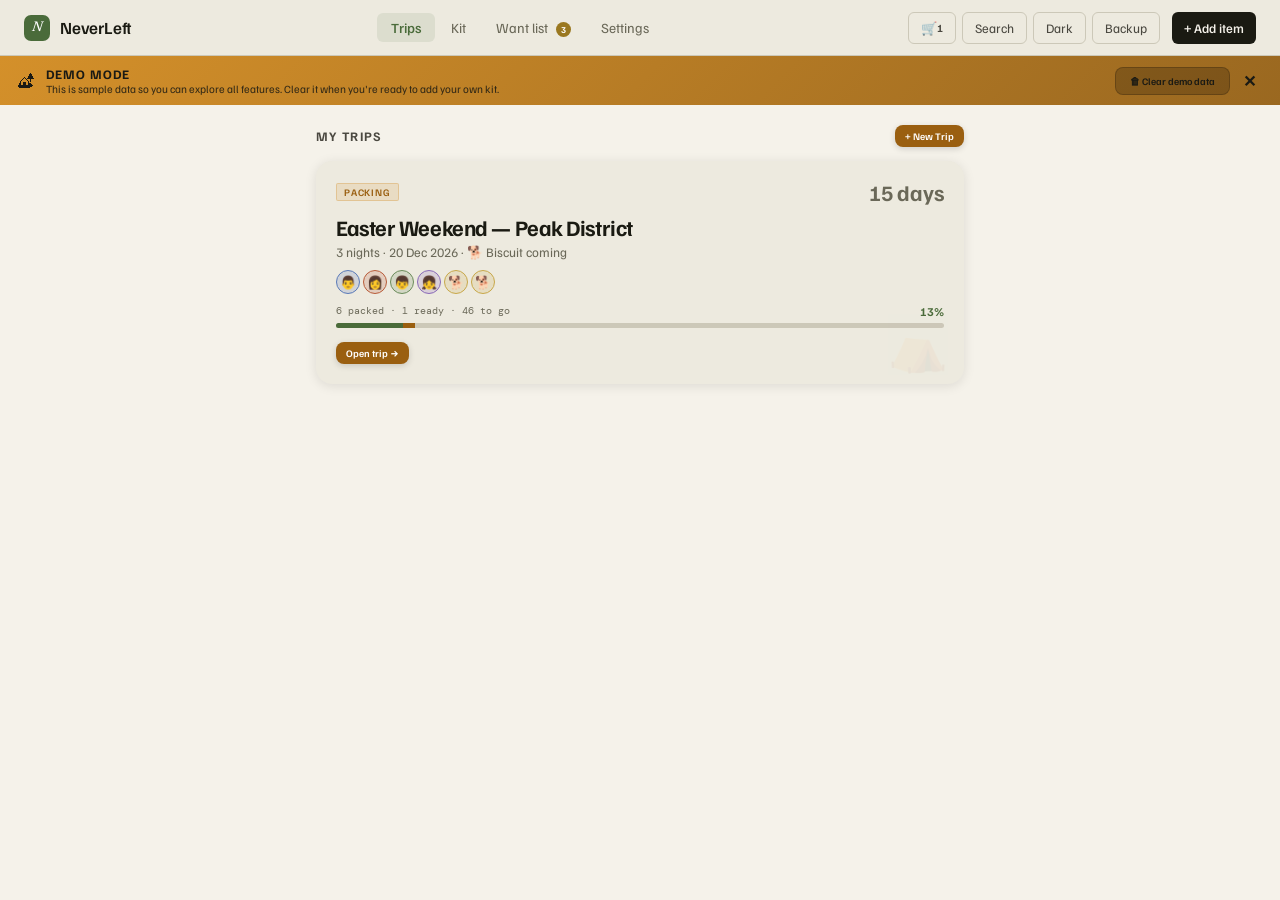
==== commit ca005946: "Major update to syle and design" ====
--- a/camping-inventory (1).html
+++ b/camping-inventory (1).html
@@ -3,8 +3,8 @@
 <head>
 <meta charset="UTF-8">
 <meta name="viewport" content="width=device-width, initial-scale=1.0">
-<title>Base Camp</title>
-<link href="https://fonts.googleapis.com/css2?family=Courier+Prime:wght@400;700&family=Barlow+Condensed:wght@400;600;700;800&family=Barlow:wght@400;500;600&display=swap" rel="stylesheet">
+<title>NeverLeft</title>
+<link href="https://fonts.googleapis.com/css2?family=Familjen+Grotesk:ital,wght@0,400;0,500;0,600;0,700;1,400;1,600&family=Newsreader:ital,wght@0,400;1,400;1,500&family=DM+Mono:wght@400;500&display=swap" rel="stylesheet">
 <style>
 :root {
   --canvas:    #1a1a14;
@@ -49,70 +49,85 @@
 }
 
 *{box-sizing:border-box;margin:0;padding:0}
-body{font-family:'Nunito',sans-serif;background:var(--canvas);color:var(--text);min-height:100vh;font-size:14px}
-
-/* ── HEADER */
-.hdr{background:var(--canvas-2);border-bottom:2px solid var(--amber-d);padding:0 18px;display:flex;align-items:center;justify-content:space-between;height:52px;position:sticky;top:0;z-index:200}
-.logo{font-family:'Barlow Condensed',sans-serif;font-weight:800;font-size:19px;letter-spacing:.08em;text-transform:uppercase;color:var(--amber)}
-.logo sup{font-size:9px;color:var(--text-m);font-weight:400;letter-spacing:.15em;margin-left:5px;vertical-align:middle}
-.hdr-r{display:flex;gap:5px;align-items:center}
-
-/* ── MAIN TABS */
-.mtabs{display:flex;background:var(--canvas-2);border-bottom:1px solid var(--border);padding:0 18px}
-.mtab{font-family:'Barlow Condensed',sans-serif;font-size:12px;font-weight:700;letter-spacing:.12em;text-transform:uppercase;padding:10px 15px;border:none;background:transparent;color:var(--text-m);cursor:pointer;border-bottom:2px solid transparent;margin-bottom:-1px;transition:all .15s;white-space:nowrap}
-.mtab:hover{color:var(--text)}
-.mtab.on{color:var(--amber);border-bottom-color:var(--amber)}
+body{font-family:'Familjen Grotesk',sans-serif;background:var(--canvas);color:var(--text);min-height:100vh;font-size:14px;-webkit-font-smoothing:antialiased}
+
+/* ── TRANSITIONS ── */
+.page{max-width:680px;margin:0 auto;padding:20px 16px 100px;animation:fadeUp .25s ease both}
+@keyframes fadeUp{from{opacity:0;transform:translateY(8px)}to{opacity:1;transform:translateY(0)}}
+@keyframes pulse{0%,100%{opacity:1}50%{opacity:.6}}
+
+/* ── HEADER ── */
+.hdr{background:var(--canvas-2);border-bottom:1px solid var(--border);padding:0 24px;display:flex;align-items:center;justify-content:space-between;height:56px;position:sticky;top:0;z-index:200;gap:16px}
+.logo{font-family:'Familjen Grotesk',sans-serif;font-weight:600;font-size:17px;letter-spacing:-.012em;color:var(--text);display:flex;align-items:center;gap:10px;flex-shrink:0}
+.logo-mark{width:26px;height:26px;border-radius:7px;background:var(--sage);display:flex;align-items:center;justify-content:center;color:#fff;font-size:14px;font-family:'Newsreader',serif;font-style:italic;font-weight:500;flex-shrink:0}
+.logo sup{font-size:9px;color:var(--text-m);font-weight:400;letter-spacing:0;margin-left:2px;vertical-align:middle}
+.hdr-nav{display:flex;gap:2px;align-items:center;flex:1;justify-content:center}
+.hnav{font-family:'Familjen Grotesk',sans-serif;font-size:14px;font-weight:400;padding:6px 14px;border:none;background:transparent;color:var(--text-m);cursor:pointer;border-radius:6px;transition:all .18s;white-space:nowrap}
+.hnav:hover{color:var(--text);background:var(--canvas-3)}
+.hnav.on{background:rgba(74,107,58,.1);color:var(--sage);font-weight:500}
+.hdr-r{display:flex;gap:6px;align-items:center;flex-shrink:0}
+.hdr-btn{background:var(--canvas-2);border:1px solid var(--border);cursor:pointer;height:32px;padding:0 12px;border-radius:6px;display:flex;align-items:center;font-size:13px;font-family:'Familjen Grotesk',sans-serif;color:var(--text-d);transition:all .15s;white-space:nowrap}
+.hdr-btn:hover{border-color:var(--border-l);color:var(--text)}
+.hdr-util{padding:0 10px;font-size:13px}
+.umenu-item{display:block;width:100%;padding:10px 16px;background:transparent;border:none;font-family:'Familjen Grotesk',sans-serif;font-size:13px;color:var(--text-d);text-align:left;cursor:pointer;transition:background .12s}
+.umenu-item:hover{background:var(--canvas-3);color:var(--text)}
+
+/* ── MAIN TABS ── */
+.mtabs{display:none} /* tabs moved into header */
+.mtabs::-webkit-scrollbar{display:none}
+.mtab{font-family:'Familjen Grotesk',sans-serif;font-size:14px;font-weight:400;letter-spacing:0;text-transform:none;padding:8px 14px;border:none;background:transparent;color:var(--text-m);cursor:pointer;border-radius:6px;transition:all .18s;white-space:nowrap;flex-shrink:0;margin:6px 0}
+.mtab:hover{color:var(--text);background:var(--canvas-3)}
+.mtab.on{background:var(--sage-l,rgba(107,140,90,.12));color:var(--sage);font-weight:500}
 .tbadge{display:inline-flex;align-items:center;justify-content:center;background:var(--rust);color:#fff;font-size:9px;font-weight:700;width:15px;height:15px;border-radius:50%;margin-left:5px;vertical-align:middle}
 
-/* ── PAGE */
-.page{max-width:1080px;margin:0 auto;padding:18px 18px 80px}
-
-/* ── BUTTONS */
-.btn{font-family:'Barlow Condensed',sans-serif;font-weight:600;font-size:11px;letter-spacing:.1em;text-transform:uppercase;border:none;cursor:pointer;padding:6px 12px;border-radius:2px;transition:all .15s;white-space:nowrap}
-.btn-p{background:var(--amber);color:var(--canvas)}.btn-p:hover{background:var(--amber-l)}
-.btn-g{background:var(--sage);color:#fff}.btn-g:hover{background:var(--sage-l)}
-.btn-o{background:transparent;color:var(--text-d);border:1px solid var(--border)}.btn-o:hover{border-color:var(--border-l);color:var(--text)}
+/* ── BUTTONS ── */
+.btn{font-family:'Familjen Grotesk',sans-serif;font-weight:600;font-size:13px;letter-spacing:0;text-transform:none;border:none;cursor:pointer;padding:7px 14px;border-radius:8px;transition:all .18s;white-space:nowrap}
+.btn-p{background:var(--amber);color:#fff;box-shadow:0 2px 6px rgba(0,0,0,.15)}.btn-p:hover{background:var(--amber-l);transform:translateY(-1px);box-shadow:0 4px 10px rgba(0,0,0,.2)}
+.btn-p:active{transform:translateY(0)}
+.btn-g{background:var(--sage);color:#fff;box-shadow:0 2px 6px rgba(0,0,0,.12)}.btn-g:hover{background:var(--sage-l);transform:translateY(-1px)}
+.btn-o{background:transparent;color:var(--text-d);border:1.5px solid var(--border)}.btn-o:hover{border-color:var(--amber-d);color:var(--amber)}
 .btn-x{background:transparent;color:var(--rust);border:1px solid transparent;padding:3px 7px;font-size:10px}.btn-x:hover{border-color:var(--rust)}
-.btn-ic{background:transparent;border:none;color:var(--text-m);cursor:pointer;padding:2px 5px;font-size:14px;border-radius:2px;transition:color .15s}.btn-ic:hover{color:var(--amber)}
-.btn-sm{padding:4px 9px;font-size:10px}
-
-/* ── STATS */
-.stats{display:flex;gap:2px;margin-bottom:18px;background:var(--canvas-3);border:1px solid var(--border);border-radius:3px;overflow:hidden}
-.stat{flex:1;padding:9px 12px;border-right:1px solid var(--border)}.stat:last-child{border-right:none}
-.stat-v{font-family:'Barlow Condensed',sans-serif;font-size:24px;font-weight:700;color:var(--amber);line-height:1}
-.stat-l{font-size:9px;color:var(--text-m);text-transform:uppercase;letter-spacing:.1em;margin-top:2px}
-
-/* ── CONTROLS */
+.btn-ic{background:transparent;border:none;color:var(--text-m);cursor:pointer;padding:4px 7px;font-size:15px;border-radius:6px;transition:all .15s}.btn-ic:hover{color:var(--amber);background:var(--canvas-3)}
+.btn-sm{padding:5px 10px;font-size:10px}
+
+/* ── STATS ── */
+.stats{display:grid;grid-template-columns:repeat(4,1fr);gap:8px;margin-bottom:20px}
+.stat{padding:12px 14px;background:var(--canvas-2);border:none;border-radius:10px;box-shadow:0 1px 4px rgba(0,0,0,.07);transition:transform .15s}
+.stat:hover{transform:translateY(-1px)}
+.stat-v{font-family:'Familjen Grotesk',sans-serif;font-size:26px;font-weight:800;color:var(--amber);line-height:1}
+.stat-l{font-size:10px;color:var(--text-m);text-transform:none;letter-spacing:0;margin-top:3px;font-family:'Familjen Grotesk',sans-serif}
+
+/* ── CONTROLS ── */
 .ctrls{display:flex;gap:7px;margin-bottom:12px;flex-wrap:wrap;align-items:center}
 .sw{flex:1;min-width:160px;position:relative}
-.sw input{width:100%;background:var(--canvas-2);border:1px solid var(--border);color:var(--text);font-family:'DM Mono',monospace;font-size:12px;padding:6px 9px 6px 28px;border-radius:2px;outline:none;transition:border-color .15s}
-.sw input:focus{border-color:var(--amber-d)}
+.sw input{width:100%;background:var(--canvas-2);border:none;box-shadow:0 1px 4px rgba(0,0,0,.08);color:var(--text);font-family:'DM Mono',monospace;font-size:12px;padding:8px 10px 8px 32px;border-radius:8px;outline:none;transition:box-shadow .18s}
+.sw input:focus{box-shadow:0 0 0 3px rgba(212,144,42,.18),0 1px 4px rgba(0,0,0,.08)}
 .sw input::placeholder{color:var(--text-m)}
-.sw-ic{position:absolute;left:8px;top:50%;transform:translateY(-50%);color:var(--text-m);font-size:12px;pointer-events:none}
-.fgrp{display:flex;gap:3px;flex-wrap:wrap}
-.fb{font-family:'Barlow Condensed',sans-serif;font-size:10px;font-weight:600;letter-spacing:.08em;text-transform:uppercase;padding:5px 9px;border-radius:2px;border:1px solid var(--border);background:transparent;color:var(--text-m);cursor:pointer;transition:all .15s}
+.sw-ic{position:absolute;left:10px;top:50%;transform:translateY(-50%);color:var(--text-m);font-size:13px;pointer-events:none}
+.fgrp{display:flex;gap:4px;flex-wrap:wrap}
+.fb{font-family:'Familjen Grotesk',sans-serif;font-size:12px;font-weight:500;letter-spacing:0;text-transform:none;padding:5px 10px;border-radius:6px;border:1.5px solid var(--border);background:transparent;color:var(--text-m);cursor:pointer;transition:all .18s}
 .fb:hover{color:var(--text);border-color:var(--border-l)}
 .fb.on{background:var(--canvas-3);color:var(--amber);border-color:var(--amber-d)}
-select{background:var(--canvas-2);border:1px solid var(--border);color:var(--text-d);font-family:'Barlow Condensed',sans-serif;font-size:10px;letter-spacing:.08em;text-transform:uppercase;padding:5px 8px;border-radius:2px;outline:none;cursor:pointer}
+select{background:var(--canvas-2);border:1.5px solid var(--border);color:var(--text-d);font-family:'Familjen Grotesk',sans-serif;font-size:12px;letter-spacing:0;text-transform:none;padding:6px 10px;border-radius:6px;outline:none;cursor:pointer;transition:border-color .18s}
 select:focus{border-color:var(--amber-d)}
 
-/* ── LEGEND */
-.legend{display:flex;gap:10px;flex-wrap:wrap;margin-bottom:12px;padding:8px 12px;background:var(--canvas-3);border:1px solid var(--border);border-radius:2px}
-.li{display:flex;align-items:center;gap:4px;font-size:10px;color:var(--text-m);font-family:'Barlow Condensed',sans-serif;letter-spacing:.05em;text-transform:uppercase}
+/* ── LEGEND ── */
+.legend{display:flex;gap:10px;flex-wrap:wrap;margin-bottom:14px;padding:8px 0}
+.li{display:flex;align-items:center;gap:4px;font-size:10px;color:var(--text-m);font-family:'Familjen Grotesk',sans-serif;letter-spacing:.05em;text-transform:uppercase}
 .ld{width:7px;height:7px;border-radius:50%}
 
-/* ── CATEGORY GROUP */
-.cg{margin-bottom:18px}
-.cg-hdr{display:flex;align-items:center;gap:7px;margin-bottom:6px;padding-bottom:5px;border-bottom:1px solid var(--border);cursor:pointer;user-select:none}
-.cg-hdr:hover .cg-title{color:var(--text)}
-.cg-toggle{font-size:10px;color:var(--text-m);transition:transform .2s;display:inline-block;width:14px}
+/* ── CATEGORY GROUP ── */
+.cg{margin-bottom:20px}
+.cg-hdr{display:flex;align-items:center;gap:8px;margin-bottom:8px;padding:8px 4px;background:transparent;border:none;border-bottom:1px solid var(--border);border-radius:0;cursor:pointer;user-select:none;transition:opacity .15s}
+.cg-hdr:hover{opacity:.75}
+.cg-toggle{font-size:10px;color:var(--text-m);transition:transform .22s;display:inline-block;width:14px}
 .cg-toggle.open{transform:rotate(0deg)}
 .cg-toggle.closed{transform:rotate(-90deg)}
-.cg-title{font-family:'Barlow Condensed',sans-serif;font-size:12px;font-weight:700;letter-spacing:.15em;text-transform:uppercase;transition:color .15s}
-.cg-count{font-family:'DM Mono',monospace;font-size:10px;color:var(--text-m);background:var(--canvas-3);padding:1px 5px;border-radius:2px}
-.cg-body{overflow:hidden;transition:all .2s}
-
-/* ── CAT COLOURS */
+.cg-title{font-family:'Familjen Grotesk',sans-serif;font-size:13px;font-weight:700;letter-spacing:0;text-transform:none;transition:color .15s;flex:1}
+.cg-count{font-family:'DM Mono',monospace;font-size:10px;color:var(--text-m);padding:2px 7px;border-radius:10px}
+.cg-body{overflow:hidden}
+
+/* ── CAT COLOURS ── */
 .cat-shelter .cg-title{color:#85a870}
 .cat-sleep   .cg-title{color:#7a9ab8}
 .cat-kitchen .cg-title{color:#c8823a}
@@ -122,52 +137,195 @@
 .cat-other   .cg-title{color:var(--text-d)}
 .cat-wishlist .cg-title{color:var(--gold)}
 
-/* ── ITEM TABLE */
-.itbl{width:100%;border-collapse:collapse}
-.itbl th{font-family:'Barlow Condensed',sans-serif;font-size:10px;font-weight:600;letter-spacing:.12em;text-transform:uppercase;color:var(--text-m);text-align:left;padding:4px 8px;background:var(--canvas-3);border-bottom:1px solid var(--border)}
-.irow{border-bottom:1px solid var(--border);transition:background .1s}
-.irow:hover{background:var(--canvas-2)}
-.irow td{padding:7px 8px;vertical-align:middle}
-.irow.sub-row td:first-child{padding-left:28px}
-.irow.sub-row{background:rgba(0,0,0,0.04)}
-.irow.sub-row:hover{background:rgba(0,0,0,0.07)}
-.iname{font-size:13px;font-weight:500;color:var(--text)}
-.inotes{font-family:'DM Mono',monospace;font-size:10px;color:var(--text-m);margin-top:1px}
+/* ── ITEM CARDS ── */
+.itbl{width:100%;border-collapse:collapse;display:block}
+.itbl thead{display:none} /* hide table headers — info shown on cards */
+.itbl tbody{display:flex;flex-direction:column;gap:6px}
+.itbl tr{display:none} /* hidden by default, override below */
+.irow{display:flex!important;align-items:flex-start;gap:10px;padding:12px 14px;background:var(--canvas-2);border:none;border-radius:10px;box-shadow:0 1px 4px rgba(0,0,0,.08),0 0 0 1px rgba(0,0,0,.04);transition:all .18s;cursor:default;position:relative}
+.irow:hover{transform:translateY(-2px);box-shadow:0 6px 18px rgba(0,0,0,.12),0 0 0 1px rgba(212,144,42,.15)}
+.irow td{padding:0;border:none;vertical-align:top}
+.irow td:nth-child(1){flex:1;min-width:0} /* name cell */
+.irow td:nth-child(2){flex-shrink:0} /* type pill */
+.irow td:nth-child(3){flex-shrink:0} /* location */
+.irow td:nth-child(4){flex-shrink:0} /* qty controls */
+.irow td:nth-child(5){flex-shrink:0} /* actions */
+.irow.sub-row{padding:9px 14px 9px 32px;background:rgba(0,0,0,0.03);border:none;box-shadow:none!important;margin-top:-3px;border-radius:0 0 10px 10px;transform:none!important}
+.irow.sub-row:hover{background:rgba(0,0,0,0.05)}
+.iname{font-size:14px;font-weight:700;color:var(--text);line-height:1.3}
+.inotes{font-family:'DM Mono',monospace;font-size:10px;color:var(--text-m);margin-top:3px;line-height:1.4}
 .iacts{display:flex;gap:3px;opacity:0;transition:opacity .15s}
 .irow:hover .iacts{opacity:1}
-.tpill{font-family:'Barlow Condensed',sans-serif;font-size:10px;font-weight:600;letter-spacing:.07em;text-transform:uppercase;padding:2px 6px;border-radius:2px;white-space:nowrap}
-.tp-always{background:rgba(107,140,90,.15);color:var(--sage);border:1px solid rgba(107,140,90,.3)}
-.tp-house{background:rgba(90,122,184,.15);color:var(--blue);border:1px solid rgba(90,122,184,.3)}
-.tp-consumable{background:rgba(184,92,58,.15);color:var(--rust);border:1px solid rgba(184,92,58,.3)}
-.tp-seasonal{background:rgba(138,106,184,.15);color:var(--purple);border:1px solid rgba(138,106,184,.3)}
-.tp-wishlist{background:rgba(200,168,74,.15);color:var(--gold);border:1px solid rgba(200,168,74,.3)}
-.lbadge{font-family:'DM Mono',monospace;font-size:9px;padding:1px 5px;border-radius:2px;text-transform:uppercase;letter-spacing:.05em;border:1px solid}
-.lb-shed{color:#8a7a5a;border-color:#5a4a2a;background:rgba(138,122,90,.1)}
-.lb-duffle{color:#6a9a7a;border-color:#2a5a3a;background:rgba(90,154,122,.1)}
-.lb-house{color:#6a8ab8;border-color:#2a4a7a;background:rgba(90,122,184,.1)}
-.lb-car{color:#9a8a6a;border-color:#5a4a2a;background:rgba(154,138,106,.1)}
-.qc{display:flex;align-items:center;gap:4px;font-family:'DM Mono',monospace;font-size:12px}
-.qbtn{background:var(--canvas-3);border:1px solid var(--border);color:var(--text-d);width:19px;height:19px;border-radius:2px;cursor:pointer;font-size:13px;display:flex;align-items:center;justify-content:center;transition:all .1s}
+
+/* ── TYPE PILLS ── */
+.tpill{font-family:'Familjen Grotesk',sans-serif;font-size:10px;font-weight:600;letter-spacing:0;text-transform:none;padding:3px 8px;border-radius:10px;white-space:nowrap}
+.tp-always{background:rgba(107,140,90,.12);color:var(--sage);border:1px solid rgba(107,140,90,.25)}
+.tp-house{background:rgba(90,122,184,.12);color:var(--blue);border:1px solid rgba(90,122,184,.25)}
+.tp-consumable{background:rgba(184,92,58,.12);color:var(--rust);border:1px solid rgba(184,92,58,.25)}
+.tp-seasonal{background:rgba(138,106,184,.12);color:var(--purple);border:1px solid rgba(138,106,184,.25)}
+.tp-wishlist{background:rgba(200,168,74,.12);color:var(--gold);border:1px solid rgba(200,168,74,.25)}
+
+/* ── LOCATION BADGES ── */
+.lbadge{font-family:'DM Mono',monospace;font-size:9px;padding:2px 6px;border-radius:8px;text-transform:uppercase;letter-spacing:.04em;border:1px solid}
+.lb-shed{color:#8a7a5a;border-color:#8a7a5a;background:rgba(138,122,90,.08)}
+.lb-duffle{color:#5a8a6a;border-color:#5a8a6a;background:rgba(90,138,106,.08)}
+.lb-house{color:#5a7ab8;border-color:#5a7ab8;background:rgba(90,122,184,.08)}
+.lb-car{color:#9a8a6a;border-color:#9a8a6a;background:rgba(154,138,106,.08)}
+
+/* ── QTY CONTROLS ── */
+.qc{display:flex;align-items:center;gap:5px;font-family:'DM Mono',monospace;font-size:12px}
+.qbtn{background:var(--canvas-3);border:1px solid var(--border);color:var(--text-d);width:22px;height:22px;border-radius:6px;cursor:pointer;font-size:14px;display:flex;align-items:center;justify-content:center;transition:all .15s}
 .qbtn:hover{border-color:var(--amber-d);color:var(--amber)}
-.rflag{font-family:'Barlow Condensed',sans-serif;font-size:10px;color:var(--rust)}
-.add-sub-row td{padding:3px 8px 7px 28px}
-.add-sub-btn{font-family:'Barlow Condensed',sans-serif;font-size:10px;color:var(--text-m);background:transparent;border:1px dashed var(--border);padding:3px 10px;border-radius:2px;cursor:pointer;letter-spacing:.08em;text-transform:uppercase;transition:all .15s}
-.add-sub-btn:hover{border-color:var(--amber-d);color:var(--amber)}
-.wishlist-item{opacity:.7}
+.rflag{font-family:'Familjen Grotesk',sans-serif;font-size:10px;color:var(--rust)}
+
+/* ── SUB-ITEM ADD BUTTON ── */
+.add-sub-row{display:flex!important;padding:2px 14px 6px 40px!important;background:transparent!important;border:none!important;border-radius:0!important;box-shadow:none!important;transform:none!important}
+.add-sub-row td{width:100%}
+.add-sub-btn{font-family:'Familjen Grotesk',sans-serif;font-size:12px;color:var(--text-m);background:transparent;border:none;padding:3px 0;cursor:pointer;transition:color .15s;text-align:left}
+.add-sub-btn:hover{color:var(--sage)}
+.wishlist-item{opacity:.65}
 .wishlist-badge{font-size:12px;margin-right:3px}
 
-/* ── EMPTY */
-.empty{text-align:center;padding:36px 18px;color:var(--text-m);font-family:'DM Mono',monospace;font-size:12px;border:1px dashed var(--border);border-radius:2px;margin-top:6px}
+/* ── CHECKLIST ITEMS ── */
+.ci{display:flex;align-items:flex-start;gap:13px;padding:14px;background:var(--canvas-2);border:none;border-radius:12px;box-shadow:0 1px 4px rgba(0,0,0,.07);cursor:pointer;margin-bottom:8px;transition:background .2s,box-shadow .2s,opacity .25s,transform .15s;position:relative;-webkit-tap-highlight-color:transparent}
+.ci:active{transform:scale(.97)}
+.ci:hover{box-shadow:0 4px 14px rgba(0,0,0,.1)}
+.ci.ready{background:rgba(212,144,42,.07);box-shadow:0 2px 8px rgba(212,144,42,.15)}
+.ci.packed{opacity:.35;background:var(--canvas-3);box-shadow:none;pointer-events:auto}
+.ci.hl{box-shadow:0 0 0 2px var(--amber-d);background:rgba(212,144,42,.05)}
+.sub-ci{padding:10px 14px 10px 46px;border-radius:0 0 12px 12px;margin-top:-5px;border:none;box-shadow:none;margin-bottom:6px;background:rgba(0,0,0,0.025)}
+
+/* State indicator — large, filled, satisfying */
+.ci-state{width:28px;height:28px;border-radius:8px;border:2px solid var(--border-l);flex-shrink:0;display:flex;align-items:center;justify-content:center;font-size:0;font-weight:800;transition:all .25s cubic-bezier(.34,1.56,.64,1);background:var(--canvas);margin-top:1px}
+.ci.ready .ci-state{border-color:var(--amber);background:var(--amber);font-size:15px;color:#fff;box-shadow:0 2px 8px rgba(212,144,42,.4)}
+.ci.packed .ci-state{border-color:var(--sage);background:var(--sage);font-size:15px;color:#fff;box-shadow:0 2px 8px rgba(107,140,90,.35)}
+@keyframes checkPop{0%{transform:scale(.8);opacity:.6}60%{transform:scale(1.2)}80%{transform:scale(.95)}100%{transform:scale(1);opacity:1}}
+.ci.ready .ci-state{animation:checkPop .3s cubic-bezier(.34,1.56,.64,1)}
+.ci.packed .ci-state{animation:checkPop .3s cubic-bezier(.34,1.56,.64,1)}
+.sub-ci .ci-state{width:22px;height:22px;border-radius:6px;font-size:0}
+.sub-ci.ready .ci-state{font-size:12px}
+.sub-ci.packed .ci-state{font-size:12px}
+
+.ci-body{flex:1;min-width:0}
+.ci-name{font-size:14px;font-weight:700;line-height:1.35;transition:all .2s}
+.ci.packed .ci-name{text-decoration:line-through;opacity:.5}
+.ci-meta{display:flex;gap:5px;flex-wrap:wrap;margin-top:5px;align-items:center}
+.ci-qty{font-family:'DM Mono',monospace;font-size:10px;color:var(--text-m)}
+.ci-note{font-family:'DM Mono',monospace;font-size:10px;color:var(--text-m);font-style:italic}
+.hl-tag{font-family:'Familjen Grotesk',sans-serif;font-size:9px;color:var(--amber);letter-spacing:.06em;text-transform:uppercase}
+
+/* ── CHECKLIST GROUP HEADERS — warm, not administrative ── */
+.cloc-group{margin-bottom:18px}
+.cloc-hdr{display:flex;align-items:center;gap:10px;padding:6px 2px;background:transparent;border:none;border:none;cursor:pointer;margin-bottom:10px;transition:opacity .15s}
+.cloc-hdr:hover{opacity:.7}
+.cloc-title{font-family:'Familjen Grotesk',sans-serif;font-size:14px;font-weight:700;letter-spacing:-.01em;text-transform:none;flex:1;color:var(--text)}
+.cloc-progress{height:3px;flex:1;max-width:60px;background:var(--border);border-radius:2px;overflow:hidden}
+.cloc-progress-fill{height:100%;background:var(--sage);border-radius:2px;transition:width .4s ease}
+.cloc-group-done{display:flex;align-items:center;gap:10px;padding:10px 14px;border-radius:12px;background:rgba(107,140,90,.08);margin-bottom:6px}
+
+/* ── CHECKLIST PROGRESS ── */
+.cprog{background:var(--canvas-2);border:none;border-radius:14px;box-shadow:0 2px 8px rgba(0,0,0,.07);padding:16px;margin-bottom:18px}
+.cprog-top{display:flex;justify-content:space-between;align-items:center;margin-bottom:10px}
+.cprog-label{font-family:'DM Mono',monospace;font-size:11px;color:var(--text-d)}
+.cprog-pcts{display:flex;gap:8px}
+.cprog-pct{font-family:'Familjen Grotesk',sans-serif;font-size:12px;font-weight:700;letter-spacing:.06em}
+.pct-ready{color:var(--amber)}
+.pct-packed{color:var(--sage)}
+.pbar-wrap{height:10px;background:var(--border);border-radius:5px;overflow:hidden;display:flex}
+.pbar-packed{background:var(--sage);transition:width .5s cubic-bezier(.34,1.1,.64,1)}
+.pbar-ready{background:var(--amber);transition:width .5s cubic-bezier(.34,1.1,.64,1)}
+.cprog-hint{font-family:'DM Mono',monospace;font-size:9px;color:var(--text-m);margin-top:7px}
+.cprog-complete{text-align:center;padding:8px 0 2px;font-family:'Familjen Grotesk',sans-serif;font-size:14px;font-weight:700;letter-spacing:.08em;color:var(--sage);animation:fadeUp .4s ease}
+
+/* ── TRIP CARDS ── */
+.tlist{display:flex;flex-direction:column;gap:10px}
+.tcard{background:var(--canvas-2);border:none;border-radius:12px;box-shadow:0 2px 8px rgba(0,0,0,.08),0 0 0 1px rgba(0,0,0,.04);padding:16px;cursor:pointer;display:flex;align-items:flex-start;justify-content:space-between;gap:12px;transition:all .2s}
+.tcard:hover{transform:translateY(-3px);box-shadow:0 8px 24px rgba(0,0,0,.12),0 0 0 2px var(--amber-d)}
+.tcard:active{transform:translateY(0)}
+.tcard-name{font-family:'Familjen Grotesk',sans-serif;font-size:16px;font-weight:700;letter-spacing:-.01em;color:var(--text);line-height:1.15;margin-bottom:4px}
+.tcard-meta{font-family:'DM Mono',monospace;font-size:10px;color:var(--text-m)}
+.tcard-r{display:flex;flex-direction:column;align-items:flex-end;gap:5px;flex-shrink:0}
+
+/* ── TRIP STATUS PILLS ── */
+.tstatus{font-family:'Familjen Grotesk',sans-serif;font-size:11px;font-weight:600;letter-spacing:0;text-transform:none;padding:3px 10px;border-radius:10px;white-space:nowrap}
+.ts-planning{background:rgba(90,122,184,.12);color:var(--blue);border:1px solid rgba(90,122,184,.25)}
+.ts-packing{background:rgba(212,144,42,.12);color:var(--amber);border:1px solid rgba(212,144,42,.25)}
+.ts-pack-up{background:rgba(138,106,184,.12);color:var(--purple);border:1px solid rgba(138,106,184,.25)}
+.ts-pack-away{background:rgba(90,154,138,.12);color:var(--teal);border:1px solid rgba(90,154,138,.25)}
+.ts-post-trip{background:rgba(107,140,90,.12);color:var(--sage);border:1px solid rgba(107,140,90,.25)}
+.ts-complete{background:rgba(107,140,90,.2);color:var(--sage);border:1px solid rgba(107,140,90,.35)}
+
+/* ── TRIP DETAIL ── */
+.tback{font-family:'Familjen Grotesk',sans-serif;font-size:13px;font-weight:500;letter-spacing:0;text-transform:none;color:var(--text-m);background:transparent;border:none;cursor:pointer;padding:0;display:inline-flex;align-items:center;gap:5px;transition:color .15s;margin-bottom:14px}
+.tback:hover{color:var(--amber)}
+.tchips{display:flex;gap:5px;flex-wrap:wrap;margin-bottom:14px}
+.tchip{font-family:'Familjen Grotesk',sans-serif;font-size:11px;font-weight:500;letter-spacing:0;text-transform:none;padding:3px 10px;background:var(--canvas-3);border-radius:10px;color:var(--text-m)}
+.ttitle{font-family:'Familjen Grotesk',sans-serif;font-size:22px;font-weight:700;letter-spacing:-.02em;margin-bottom:4px;line-height:1.15}
+.tsubtitle{font-size:14px;color:var(--text-m);margin-bottom:12px;line-height:1.4}
+
+/* ── STAGE STEPPER ── */
+.stepper{display:flex;align-items:center;margin-bottom:20px;overflow-x:auto;-webkit-overflow-scrolling:touch;scrollbar-width:none;padding:4px 0 6px}
+.stepper::-webkit-scrollbar{display:none}
+.step{display:flex;flex-direction:column;align-items:center;gap:4px;flex-shrink:0;cursor:pointer;transition:opacity .15s;min-width:54px}
+.step:hover{opacity:.75}
+.step-dot{width:28px;height:28px;border-radius:50%;display:flex;align-items:center;justify-content:center;font-size:12px;font-weight:700;transition:all .22s;border:2px solid var(--border);background:var(--canvas);color:var(--text-m)}
+.step.done .step-dot{background:var(--sage);border-color:var(--sage);color:#fff}
+.step.current .step-dot{background:var(--amber);border-color:var(--amber);color:#fff;box-shadow:0 2px 8px rgba(212,144,42,.35)}
+.step-label{font-family:'Familjen Grotesk',sans-serif;font-size:10px;font-weight:500;color:var(--text-m);text-align:center;line-height:1.25;max-width:54px}
+.step.current .step-label{color:var(--amber);font-weight:700}
+.step.done .step-label{color:var(--sage)}
+.step-line{flex:1;height:2px;background:var(--border);min-width:8px}
+.step-line.done{background:var(--sage)}
+
+.ttabs{display:flex;gap:0;background:var(--canvas-3);border:none;border-radius:10px;padding:3px;margin-bottom:16px;overflow-x:auto;-webkit-overflow-scrolling:touch;scrollbar-width:none}
+.ttabs::-webkit-scrollbar{display:none}
+.ttab{font-family:'Familjen Grotesk',sans-serif;font-size:12px;font-weight:600;padding:7px 12px;border:none;background:transparent;color:var(--text-m);cursor:pointer;border-radius:7px;transition:all .18s;white-space:nowrap;flex-shrink:0}
+.ttab:hover{color:var(--text)}
+.ttab.on{background:var(--canvas-2);color:var(--amber);box-shadow:0 1px 4px rgba(0,0,0,.1)}
+
+/* ── POST-TRIP ── */
+.pt-banner{background:var(--canvas-3);border:none;border-radius:12px;box-shadow:0 1px 4px rgba(0,0,0,.06);padding:16px;margin-bottom:16px}
+.pt-title{font-family:'Familjen Grotesk',sans-serif;font-size:16px;font-weight:700;letter-spacing:-.01em;text-transform:none;margin-bottom:4px;color:var(--amber)}
+.pt-sub{font-size:12px;color:var(--text-m)}
+
+/* ── MODALS ── */
+.mover{display:none;position:fixed;inset:0;background:rgba(10,10,8,.7);z-index:1000;align-items:flex-end;justify-content:center;backdrop-filter:blur(4px)}
+.mover.on{display:flex;animation:modalFadeIn .2s ease}
+@keyframes modalFadeIn{from{opacity:0}to{opacity:1}}
+.modal{background:var(--canvas-2);width:100%;max-width:600px;padding:24px 20px 32px;max-height:88vh;overflow-y:auto;border-radius:20px 20px 0 0;animation:modalSlideUp .25s ease;border-top:2px solid var(--amber-d)}
+@keyframes modalSlideUp{from{opacity:0;transform:translateY(24px)}to{opacity:1;transform:translateY(0)}}
+.mbox{background:var(--canvas-2);border-radius:20px 20px 0 0;width:100%;max-width:600px;padding:24px 20px 32px;max-height:88vh;overflow-y:auto}
+.mtitle{font-family:'Familjen Grotesk',sans-serif;font-size:18px;font-weight:700;letter-spacing:-.01em;text-transform:none;margin-bottom:18px;color:var(--text)}
+.fg{margin-bottom:14px}
+.fl{font-family:'Familjen Grotesk',sans-serif;font-size:12px;font-weight:600;letter-spacing:0;text-transform:none;color:var(--text-m);display:block;margin-bottom:5px}
+.fi{width:100%;background:var(--canvas-3);border:1px solid var(--border);color:var(--text);font-family:'Familjen Grotesk',sans-serif;font-size:14px;padding:9px 12px;border-radius:8px;outline:none;transition:border-color .18s,box-shadow .18s}
+.fi:focus{border-color:var(--amber-d);box-shadow:0 0 0 3px rgba(212,144,42,.1)}
+.fta{width:100%;background:var(--canvas-3);border:1.5px solid var(--border);color:var(--text);font-family:'Familjen Grotesk',sans-serif;font-size:13px;padding:9px 12px;border-radius:8px;outline:none;resize:vertical;min-height:70px;transition:border-color .18s}
+.fta:focus{border-color:var(--amber-d)}
+.factions{display:flex;gap:8px;justify-content:flex-end;margin-top:20px;padding-top:16px;border-top:1px solid var(--border)}
+.ck{display:flex;align-items:center;gap:8px;cursor:pointer;font-size:13px;color:var(--text-d)}
+.ck input{width:16px;height:16px;accent-color:var(--amber);border-radius:4px}
+.agrid{display:flex;gap:6px;flex-wrap:wrap}
+.atog{font-family:'Familjen Grotesk',sans-serif;font-size:12px;font-weight:500;letter-spacing:0;text-transform:none;padding:5px 10px;border-radius:8px;border:1.5px solid var(--border);background:transparent;color:var(--text-m);cursor:pointer;transition:all .18s}
+.atog.on{background:rgba(212,144,42,.1);border-color:var(--amber-d);color:var(--amber)}
+
+/* ── TRIP NONE / EMPTY ── */
+.trip-none{text-align:center;padding:48px 24px}
+.tn-title{font-family:'Familjen Grotesk',sans-serif;font-size:24px;font-weight:800;letter-spacing:.04em;color:var(--text);margin-bottom:8px}
+.tn-sub{font-size:13px;color:var(--text-m);margin-bottom:24px;line-height:1.6}
+
+/* ── EMPTY STATE ── */
+.empty{text-align:center;padding:40px 20px;color:var(--text-m);font-size:13px;border:1.5px dashed rgba(0,0,0,.12);border-radius:12px;margin-top:8px;line-height:1.6}
 
 /* ── MODAL */
 .mover{display:none;position:fixed;inset:0;background:rgba(10,10,8,.88);z-index:1000;align-items:center;justify-content:center}
 .mover.on{display:flex}
 .modal{background:var(--canvas-2);border:1px solid var(--border-l);border-top:3px solid var(--amber);width:500px;max-width:95vw;max-height:92vh;overflow-y:auto;border-radius:3px;padding:20px}
 .modal-wide{width:560px}
-.mtitle{font-family:'Barlow Condensed',sans-serif;font-size:16px;font-weight:700;letter-spacing:.1em;text-transform:uppercase;color:var(--amber);margin-bottom:16px}
+.mtitle{font-family:'Familjen Grotesk',sans-serif;font-size:16px;font-weight:700;letter-spacing:.1em;text-transform:uppercase;color:var(--amber);margin-bottom:16px}
 .fg{margin-bottom:11px}
-.fl{font-family:'Barlow Condensed',sans-serif;font-size:10px;font-weight:600;letter-spacing:.15em;text-transform:uppercase;color:var(--text-m);display:block;margin-bottom:3px}
-.fi,.fs,.fta{width:100%;background:var(--canvas);border:1px solid var(--border);color:var(--text);font-family:'Nunito',sans-serif;font-size:13px;padding:6px 8px;border-radius:2px;outline:none;transition:border-color .15s}
+.fl{font-family:'Familjen Grotesk',sans-serif;font-size:10px;font-weight:600;letter-spacing:.15em;text-transform:uppercase;color:var(--text-m);display:block;margin-bottom:3px}
+.fi,.fs,.fta{width:100%;background:var(--canvas);border:1px solid var(--border);color:var(--text);font-family:'Familjen Grotesk',sans-serif;font-size:13px;padding:6px 8px;border-radius:2px;outline:none;transition:border-color .15s}
 .fi:focus,.fs:focus,.fta:focus{border-color:var(--amber-d)}
 .fta{resize:vertical;min-height:50px;font-size:12px}
 .frow{display:flex;gap:9px}.frow .fg{flex:1}
@@ -177,15 +335,15 @@
 
 /* ── TRIP LIST */
 .trip-none{text-align:center;padding:44px 20px}
-.tn-title{font-family:'Barlow Condensed',sans-serif;font-size:18px;font-weight:700;letter-spacing:.1em;text-transform:uppercase;color:var(--text-d);margin-bottom:8px}
+.tn-title{font-family:'Familjen Grotesk',sans-serif;font-size:18px;font-weight:700;letter-spacing:.1em;text-transform:uppercase;color:var(--text-d);margin-bottom:8px}
 .tn-sub{font-size:12px;color:var(--text-m);margin-bottom:20px;font-family:'DM Mono',monospace}
 .tlist{display:flex;flex-direction:column;gap:7px;margin-bottom:16px}
 .tcard{background:var(--canvas-2);border:1px solid var(--border);border-radius:3px;padding:12px 14px;display:flex;align-items:center;justify-content:space-between;cursor:pointer;transition:border-color .15s}
 .tcard:hover{border-color:var(--amber-d)}
-.tcard-name{font-family:'Barlow Condensed',sans-serif;font-size:15px;font-weight:700;letter-spacing:.06em;color:var(--text)}
+.tcard-name{font-family:'Familjen Grotesk',sans-serif;font-size:15px;font-weight:700;letter-spacing:.06em;color:var(--text)}
 .tcard-meta{font-family:'DM Mono',monospace;font-size:10px;color:var(--text-m);margin-top:2px}
 .tcard-r{display:flex;gap:7px;align-items:center}
-.tstatus{font-family:'Barlow Condensed',sans-serif;font-size:10px;font-weight:600;letter-spacing:.08em;text-transform:uppercase;padding:2px 7px;border-radius:2px}
+.tstatus{font-family:'Familjen Grotesk',sans-serif;font-size:10px;font-weight:600;letter-spacing:.08em;text-transform:uppercase;padding:2px 7px;border-radius:2px}
 .ts-planning{background:rgba(90,122,184,.15);color:var(--blue);border:1px solid rgba(90,122,184,.3)}
 .ts-packing{background:rgba(212,144,42,.15);color:var(--amber);border:1px solid rgba(212,144,42,.3)}
 .ts-complete{background:rgba(107,140,90,.15);color:var(--sage);border:1px solid rgba(107,140,90,.3)}
@@ -194,11 +352,11 @@
 /* ── TRIP DETAIL */
 .tdetail{background:var(--canvas-2);border:1px solid var(--border);border-radius:3px;overflow:hidden}
 .tdhdr{background:var(--canvas-3);border-bottom:1px solid var(--border);padding:12px 16px;display:flex;align-items:flex-start;justify-content:space-between;gap:10px}
-.tdname{font-family:'Barlow Condensed',sans-serif;font-size:18px;font-weight:700;letter-spacing:.08em;color:var(--amber)}
+.tdname{font-family:'Familjen Grotesk',sans-serif;font-size:18px;font-weight:700;letter-spacing:.08em;color:var(--amber)}
 .chips{display:flex;flex-wrap:wrap;gap:4px;margin-top:5px}
 .chip{font-family:'DM Mono',monospace;font-size:10px;color:var(--text-d);background:var(--canvas);border:1px solid var(--border);padding:1px 7px;border-radius:2px}
 .ttabs{display:flex;border-bottom:1px solid var(--border);background:var(--canvas-3)}
-.ttab{font-family:'Barlow Condensed',sans-serif;font-size:11px;font-weight:700;letter-spacing:.1em;text-transform:uppercase;padding:8px 13px;border:none;background:transparent;color:var(--text-m);cursor:pointer;border-bottom:2px solid transparent;margin-bottom:-1px;transition:all .15s}
+.ttab{font-family:'Familjen Grotesk',sans-serif;font-size:11px;font-weight:700;letter-spacing:.1em;text-transform:uppercase;padding:8px 13px;border:none;background:transparent;color:var(--text-m);cursor:pointer;border-bottom:2px solid transparent;margin-bottom:-1px;transition:all .15s}
 .ttab:hover{color:var(--text)}
 .ttab.on{color:var(--amber);border-bottom-color:var(--amber)}
 .tbody{padding:14px 16px}
@@ -208,18 +366,18 @@
 .cprog-top{display:flex;justify-content:space-between;align-items:flex-end;margin-bottom:6px}
 .cprog-label{font-family:'DM Mono',monospace;font-size:11px;color:var(--text-d)}
 .cprog-pcts{display:flex;gap:10px}
-.cprog-pct{font-family:'Barlow Condensed',sans-serif;font-size:16px;font-weight:700;line-height:1}
+.cprog-pct{font-family:'Familjen Grotesk',sans-serif;font-size:16px;font-weight:700;line-height:1}
 .pct-ready{color:var(--amber)}
 .pct-packed{color:var(--sage)}
 .pbar-wrap{height:8px;background:var(--border);border-radius:4px;overflow:hidden;display:flex}
 .pbar-ready{height:100%;background:var(--amber);transition:width .3s}
 .pbar-packed{height:100%;background:var(--sage);transition:width .3s}
-.cprog-hint{font-family:'Barlow Condensed',sans-serif;font-size:10px;color:var(--text-m);margin-top:5px;letter-spacing:.05em}
+.cprog-hint{font-family:'Familjen Grotesk',sans-serif;font-size:10px;color:var(--text-m);margin-top:5px;letter-spacing:.05em}
 
 /* ── CHECKLIST ITEMS */
 .cloc-group{margin-bottom:18px}
 .cloc-hdr{display:flex;align-items:center;gap:7px;padding:5px 0;margin-bottom:5px;border-bottom:1px solid var(--border);cursor:pointer;user-select:none}
-.cloc-title{font-family:'Barlow Condensed',sans-serif;font-size:11px;font-weight:700;letter-spacing:.15em;text-transform:uppercase;color:var(--text-m)}
+.cloc-title{font-family:'Familjen Grotesk',sans-serif;font-size:11px;font-weight:700;letter-spacing:.15em;text-transform:uppercase;color:var(--text-m)}
 .ci{display:flex;align-items:flex-start;gap:8px;padding:6px 5px;border-radius:2px;transition:background .1s;border-bottom:1px solid rgba(58,58,46,.4)}
 .ci:hover{background:var(--canvas-3)}
 .ci.hl{background:rgba(212,144,42,.07);border-left:2px solid var(--amber-d);padding-left:7px}
@@ -236,11 +394,11 @@
 .ci-meta{display:flex;gap:4px;align-items:center;margin-top:2px;flex-wrap:wrap}
 .ci-qty{font-family:'DM Mono',monospace;font-size:10px;color:var(--text-m)}
 .ci-note{font-family:'DM Mono',monospace;font-size:10px;color:var(--text-m)}
-.hl-tag{font-family:'Barlow Condensed',sans-serif;font-size:9px;font-weight:600;letter-spacing:.06em;text-transform:uppercase;color:var(--amber);background:rgba(212,144,42,.12);border:1px solid rgba(212,144,42,.3);padding:1px 4px;border-radius:2px}
+.hl-tag{font-family:'Familjen Grotesk',sans-serif;font-size:9px;font-weight:600;letter-spacing:.06em;text-transform:uppercase;color:var(--amber);background:rgba(212,144,42,.12);border:1px solid rgba(212,144,42,.3);padding:1px 4px;border-radius:2px}
 
 /* ── POST TRIP */
 .pt-banner{background:rgba(184,92,58,.07);border:1px solid rgba(184,92,58,.3);border-left:3px solid var(--rust);border-radius:2px;padding:12px 14px;margin-bottom:14px}
-.pt-title{font-family:'Barlow Condensed',sans-serif;font-size:13px;font-weight:700;letter-spacing:.1em;text-transform:uppercase;color:var(--rust);margin-bottom:3px}
+.pt-title{font-family:'Familjen Grotesk',sans-serif;font-size:13px;font-weight:700;letter-spacing:.1em;text-transform:uppercase;color:var(--rust);margin-bottom:3px}
 .pt-sub{font-size:11px;color:var(--text-m);font-family:'DM Mono',monospace}
 
 /* ── TRIP NOTES */
@@ -264,10 +422,10 @@
   .hdr,.mtabs,.ctrls,.legend,.stats,.no-print{display:none!important}
   .page{display:none!important}
   #printView{display:block!important;max-width:100%;padding:0}
-  .print-title{font-family:'Barlow Condensed',sans-serif;font-size:18pt;font-weight:700;text-transform:uppercase;margin-bottom:4pt;letter-spacing:.1em}
+  .print-title{font-family:'Familjen Grotesk',sans-serif;font-size:18pt;font-weight:700;text-transform:uppercase;margin-bottom:4pt;letter-spacing:.1em}
   .print-sub{font-size:9pt;color:#666;margin-bottom:12pt}
   .print-group{margin-bottom:14pt;break-inside:avoid}
-  .print-group-title{font-family:'Barlow Condensed',sans-serif;font-size:11pt;font-weight:700;text-transform:uppercase;letter-spacing:.12em;border-bottom:1pt solid #000;padding-bottom:3pt;margin-bottom:6pt}
+  .print-group-title{font-family:'Familjen Grotesk',sans-serif;font-size:11pt;font-weight:700;text-transform:uppercase;letter-spacing:.12em;border-bottom:1pt solid #000;padding-bottom:3pt;margin-bottom:6pt}
   .print-item{display:flex;align-items:flex-start;gap:8pt;padding:3pt 0;border-bottom:.5pt solid #ddd;break-inside:avoid}
   .print-cb{width:12pt;height:12pt;border:1pt solid #000;flex-shrink:0;margin-top:1pt}
   .print-item-name{font-size:10pt;font-weight:600;flex:1}
@@ -301,29 +459,41 @@
 <body>
 
 <header class="hdr">
-  <div class="logo">Base Camp <sup>v3</sup></div>
-  <div class="hdr-r">
-    <button class="btn btn-o btn-sm" onclick="toggleLightMode()" id="lightBtn">☀️</button>
-    <button class="btn btn-o btn-sm" onclick="exportData()">↓ Backup</button>
-    <button class="btn btn-o btn-sm" onclick="shareBackup()">📤 Share</button>
-    <label class="btn btn-o btn-sm" for="fileImport" style="cursor:pointer">↑ Restore</label><input type="file" id="fileImport" accept=".json" style="position:absolute;width:1px;height:1px;opacity:0.01;top:0;left:0">
-    <button class="btn btn-p btn-sm" onclick="openAddItemModal()">+ Item</button>
+  <div class="logo"><div class="logo-mark">N</div>NeverLeft</div>
+  <div class="hdr-nav" id="hdrNav">
+    <button class="hnav on" onclick="setTab('trips',this)" id="tripsBtn">Trips</button>
+    <button class="hnav" onclick="setTab('inv',this)">Kit</button>
+    <button class="hnav" onclick="setTab('wishlist',this)" id="wishBtn">Want list</button>
+    <button class="hnav" onclick="setTab('settings',this)">Settings</button>
+  </div>
+  <div class="hdr-r" id="hdrR">
+    <button class="hdr-btn hdr-collapsible" data-priority="4" data-label="Shopping list" data-action="openShoppingList()" id="shopListBtn" onclick="openShoppingList()" style="display:none">Shopping list</button>
+    <button class="hdr-btn hdr-collapsible" data-priority="3" data-label="Search" data-action="openSearchPanel && openSearchPanel()">Search</button>
+    <button class="hdr-btn hdr-collapsible" data-priority="2" data-label="Light" id="lightBtn" onclick="toggleLightMode()">Light</button>
+    <button class="hdr-btn hdr-collapsible" data-priority="1" data-label="Backup" data-action="exportData()">Backup</button>
+    <div style="position:relative;flex-shrink:0" id="overflowWrap">
+      <button class="hdr-btn" onclick="toggleUtilMenu()" id="utilMenuBtn" style="display:none;padding:0 12px;letter-spacing:.05em">···</button>
+      <div id="utilMenu" style="display:none;position:absolute;right:0;top:calc(100% + 6px);background:var(--canvas-2);border:1px solid var(--border);border-radius:10px;overflow:hidden;box-shadow:0 8px 24px rgba(0,0,0,.12);min-width:170px;z-index:300">
+        <div id="overflowItems"></div>
+        <div style="border-top:1px solid var(--border)">
+          <button onclick="closeUtilMenu();exportData()" class="umenu-item" id="staticBackup">Download backup</button>
+          <button onclick="closeUtilMenu();shareBackup()" class="umenu-item">Share backup</button>
+          <label class="umenu-item" for="fileImport" style="cursor:pointer">Restore backup</label>
+        </div>
+      </div>
+    </div>
+    <input type="file" id="fileImport" accept=".json" style="position:absolute;width:1px;height:1px;opacity:0.01;top:0;left:0">
+    <button class="hdr-btn hdr-primary" id="addItemBtn" onclick="openAddItemModal()" style="background:var(--text);color:var(--canvas);border:none;font-weight:500;flex-shrink:0">+ Add item</button>
   </div>
 </header>
 
-<div class="mtabs">
-  <button class="mtab on"  onclick="setTab('trips',this)" id="tripsBtn">My Trips</button>
-  <button class="mtab"     onclick="setTab('inv',this)">My Kit</button>
-  <button class="mtab"     onclick="setTab('wishlist',this)" id="wishBtn">Want List</button>
-  <button class="mtab"     onclick="setTab('people',this)" id="peopleBtn">People</button>
-  <button class="mtab"     onclick="setTab('settings',this)">Settings</button>
-</div>
+<!-- nav moved into header -->
 
 <!-- INVENTORY -->
 <div id="demoBanner" style="display:none;background:linear-gradient(135deg,#d4902a,#9a6820);color:#1a1a14;padding:10px 18px;display:flex;align-items:center;gap:12px;flex-wrap:wrap">
   <span style="font-size:16px">🏕</span>
   <div style="flex:1;min-width:200px">
-    <div style="font-family:'Barlow Condensed',sans-serif;font-size:13px;font-weight:700;letter-spacing:.08em;text-transform:uppercase">Demo Mode</div>
+    <div style="font-family:'Familjen Grotesk',sans-serif;font-size:13px;font-weight:700;letter-spacing:.08em;text-transform:uppercase">Demo Mode</div>
     <div style="font-size:11px;opacity:.85">This is sample data so you can explore all features. Clear it when you're ready to add your own kit.</div>
   </div>
   <div style="display:flex;gap:7px;flex-shrink:0">
@@ -343,7 +513,7 @@
     <div class="ctrls" style="margin-bottom:8px">
       <div class="fgrp">
         <button class="fb on" onclick="setTF('all',this)">All</button>
-        <button class="fb"    onclick="setTF('always',this)">Always in kit</button>
+        <button class="fb"    onclick="setTF('always',this)">Always packed</button>
         <button class="fb"    onclick="setTF('house',this)">From home</button>
         <button class="fb"    onclick="setTF('consumable',this)">Needs restocking</button>
         <button class="fb"    onclick="setTF('seasonal',this)">Seasonal</button>
@@ -362,7 +532,7 @@
       </select>
     </div>
     <div class="legend" style="margin-bottom:12px">
-      <div class="li"><div class="ld" style="background:var(--sage)"></div>Always in kit</div>
+      <div class="li"><div class="ld" style="background:var(--sage)"></div>Always packed</div>
       <div class="li"><div class="ld" style="background:var(--blue)"></div>Bring from home</div>
       <div class="li"><div class="ld" style="background:var(--rust)"></div>Needs restocking</div>
       <div class="li"><div class="ld" style="background:var(--purple)"></div>Seasonal</div>
@@ -397,7 +567,7 @@
   <div class="frow">
     <div class="fg"><label class="fl">Type *</label>
       <select class="fs" id="iType">
-        <option value="always">Always in kit</option>
+        <option value="always">Always packed</option>
         <option value="house">From House</option>
         <option value="consumable">Consumable</option>
         <option value="seasonal">Seasonal</option>
@@ -420,7 +590,7 @@
         <option value="all">All seasons</option>
         <option value="summer">Summer only</option>
         <option value="winter">Winter / cold</option>
-        <option value="shoulder">Shoulder season</option>
+        <option value="shoulder">Spring / Autumn</option>
       </select>
     </div>
     <div class="fg"><label class="fl">Activity tag</label>
@@ -475,7 +645,7 @@
   </div>
   <div class="cfg-grid">
     <div class="fg"><label class="fl">Season / Weather</label>
-      <select class="fs" id="tSeason"><option value="summer">Summer (warm)</option><option value="shoulder">Shoulder (mixed)</option><option value="winter">Winter (cold)</option></select>
+      <select class="fs" id="tSeason"><option value="summer">Summer (warm)</option><option value="shoulder">Spring / Autumn (mixed)</option><option value="winter">Winter (cold)</option></select>
     </div>
     <div class="fg"><label class="fl">Site Type</label>
       <select class="fs" id="tSite"><option value="hookup">Full hookup</option><option value="basic">Basic / no hookup</option><option value="wild">Wild camping</option></select>
@@ -517,12 +687,12 @@
 
 const CATS    = ['shelter','sleep','kitchen','clothing','hygiene','dog','other'];
 const CLAB    = { shelter:'⛺ Shelter', sleep:'🛌 Sleep', kitchen:'🍳 Kitchen', clothing:'🧥 Clothing', hygiene:'🪥 Hygiene', dog:'🐕 Dog', other:'📦 Other' };
-const TLAB    = { always:'Always in kit', house:'Bring from home', consumable:'Needs restocking', seasonal:'Seasonal', wishlist:'Want list' };
+const TLAB    = { always:'Always packed', house:'Bring from home', consumable:'Needs restocking', seasonal:'Seasonal', wishlist:'Want list' };
 const LLAB    = { shed:'Shed', duffle:'Duffle Bag', house:'House', car:'Car' };
-const SELAB   = { summer:'Summer', shoulder:'Shoulder', winter:'Winter', all:'All' };
+const SELAB   = { summer:'Summer', shoulder:'Spring / Autumn', winter:'Winter', all:'All' };
 const SITELAB = { hookup:'Full hookup', basic:'Basic', wild:'Wild' };
 const DISTLAB = { local:'Local', regional:'Regional', remote:'Remote' };
-const STLAB   = { planning:'Planning', packing:'Packing', 'pack-up':'Pack up camp', 'pack-away':'Unpack at home', 'post-trip':'Back home', complete:'Done' };
+const STLAB   = { planning:'Plan', packing:'Packing', 'pack-up':'Packing up', 'pack-away':'Back home', 'post-trip':'Back home', complete:'Done' };
 const PERSON_COLORS = ['#d4902a','#6b8c5a','#5a7ab8','#b85c3a','#8a6ab8','#5a9a8a','#c8a84a','#b8a87a'];
 
 // ══════════════════════════════════════════════════
@@ -565,7 +735,7 @@
   const t=document.createElement('div');
   t.id='bcToast';
   t.textContent=msg;
-  t.style.cssText="position:fixed;bottom:20px;left:50%;transform:translateX(-50%);background:var(--canvas-3);color:var(--text);border:1px solid var(--rust);border-left:3px solid var(--rust);padding:10px 16px;border-radius:3px;font-size:12px;font-family:Nunito,sans-serif;z-index:9999;max-width:90vw;text-align:center;box-shadow:0 4px 12px rgba(0,0,0,.3)";
+  t.style.cssText="position:fixed;bottom:20px;left:50%;transform:translateX(-50%);background:var(--canvas-3);color:var(--text);border:1px solid var(--rust);border-left:3px solid var(--rust);padding:10px 16px;border-radius:3px;font-size:12px;font-family:'Familjen Grotesk',sans-serif;z-index:9999;max-width:90vw;text-align:center;box-shadow:0 4px 12px rgba(0,0,0,.3)";
   document.body.appendChild(t);
   setTimeout(()=>{ t.style.transition='opacity .4s'; t.style.opacity='0'; setTimeout(()=>t.remove(),400); },3000);
 }
@@ -713,7 +883,7 @@
   const wc=wishItems().length;
   document.getElementById('statsBar').innerHTML=`
     <div class="stat"><div class="stat-v">${top.length}</div><div class="stat-l">Items</div></div>
-    <div class="stat"><div class="stat-v">${top.filter(i=>i.type==='always').length}</div><div class="stat-l">Always in kit</div></div>
+    <div class="stat"><div class="stat-v">${top.filter(i=>i.type==='always').length}</div><div class="stat-l">Always packed</div></div>
     <div class="stat"><div class="stat-v">${top.filter(i=>i.type==='house').length}</div><div class="stat-l">From home</div></div>
     <div class="stat"><div class="stat-v" style="${rc>0?'color:var(--rust)':''}">${rc}</div><div class="stat-l">Restock</div></div>
     <div class="stat"><div class="stat-v" style="${ac>0?'color:var(--amber)':''}">${ac}</div><div class="stat-l">Active Trips</div></div>
@@ -721,11 +891,17 @@
   // badges — restockBtn removed from nav, show restock count on My Kit filter toggle
   const rb=document.getElementById('restockBtn');
   if(rb){ rb.querySelectorAll('.tbadge').forEach(b=>b.remove()); if(rc>0) rb.innerHTML+=`<span class="tbadge">${rc}</span>`; }
+  // Update shopping list badge button
+  const slb=document.getElementById('shopListBtn');
+  if(slb){
+    slb.style.display=rc>0?'':'none';
+    slb.innerHTML=rc>0?`🛒 <span style="font-family:'Familjen Grotesk',sans-serif;font-size:11px;font-weight:700">${rc}</span>`:'';
+  }
   // Show restock count on filter toggle button in My Kit
   const ftb=document.getElementById('filterToggleBtn');
   if(ftb){ ftb.querySelectorAll('.tbadge').forEach(b=>b.remove()); if(rc>0) ftb.innerHTML=`⚙ Filter <span class="tbadge" style="background:var(--rust)">${rc}</span>`; else ftb.textContent='⚙ Filter'; }
   const wb=document.getElementById('wishBtn');
-  if(wb){ wb.querySelectorAll('.tbadge').forEach(b=>b.remove()); if(wc>0) wb.innerHTML+=`<span class="tbadge" style="background:var(--gold)">${wc}</span>`; }
+  if(wb){ wb.querySelectorAll('.tbadge').forEach(b=>b.remove()); if(wc>0) wb.innerHTML=`Want list <span class="tbadge" style="background:var(--gold)">${wc}</span>`; }
 }
 
 // ══════════════════════════════════════════════════
@@ -805,16 +981,16 @@
   const restock=item.restock||item.qty===0;
   const isWish=item.type==='wishlist';
   const assignedPeople=(S.people||[]).filter(p=>(item.personIds||[]).includes(p.id));
-  const personBadges=assignedPeople.map(p=>`<span style="font-family:'Barlow Condensed',sans-serif;font-size:9px;font-weight:700;letter-spacing:.06em;text-transform:uppercase;padding:1px 5px;border-radius:10px;background:${p.color}22;color:${p.color};border:1px solid ${p.color}55;margin-left:4px">${p.name}</span>`).join('');
+  const personBadges=assignedPeople.map(p=>`<span style="font-family:'Familjen Grotesk',sans-serif;font-size:9px;font-weight:700;letter-spacing:.06em;text-transform:uppercase;padding:1px 5px;border-radius:10px;background:${p.color}22;color:${p.color};border:1px solid ${p.color}55;margin-left:4px">${p.name}</span>`).join('');
   return `
     <tr class="irow${isSub?' sub-row':''}${isWish?' wishlist-item':''}">
       <td>
         <div class="iname">${isWish?`<span class="wishlist-badge">✦</span>`:''}${esc(item.name)}${restock?` <span class="rflag">⚠ restock</span>`:''}${personBadges}</div>
         ${item.notes?`<div class="inotes">${esc(item.notes)}</div>`:''}
-        ${item.activity?`<span style="font-family:'Barlow Condensed',sans-serif;font-size:9px;color:var(--teal);text-transform:uppercase;letter-spacing:.06em">${item.activity}</span>`:''}
-        ${item.isContainer?`<span style="font-family:'Barlow Condensed',sans-serif;font-size:9px;color:var(--amber-d);text-transform:uppercase;letter-spacing:.06em">⊞ group</span>`:''}
-        ${(item.actions&&item.actions.length)?`<span style="font-family:'Barlow Condensed',sans-serif;font-size:9px;color:var(--teal);text-transform:uppercase;letter-spacing:.06em">⚡ ${item.actions.length} action${item.actions.length!==1?'s':''}</span>`:''}
-        ${item.packsInto&&item.packsInto!==item.location?`<span style="font-family:'Barlow Condensed',sans-serif;font-size:9px;color:var(--text-m)">→ ${labMap(getLocs())[item.packsInto]||item.packsInto}</span>`:''}
+        ${item.activity?`<span style="font-family:'Familjen Grotesk',sans-serif;font-size:9px;color:var(--teal);text-transform:uppercase;letter-spacing:.06em">${item.activity}</span>`:''}
+        ${item.isContainer?`<span style="font-family:'Familjen Grotesk',sans-serif;font-size:9px;color:var(--amber-d);text-transform:uppercase;letter-spacing:.06em">⊞ group</span>`:''}
+        ${(item.actions&&item.actions.length)?`<span style="font-family:'Familjen Grotesk',sans-serif;font-size:9px;color:var(--teal);text-transform:uppercase;letter-spacing:.06em">⚡ ${item.actions.length} action${item.actions.length!==1?'s':''}</span>`:''}
+        ${item.packsInto&&item.packsInto!==item.location?`<span style="font-family:'Familjen Grotesk',sans-serif;font-size:9px;color:var(--text-m)">→ ${labMap(getLocs())[item.packsInto]||item.packsInto}</span>`:''}
       </td>
       <td><span class="tpill tp-${item.type}">${TLAB[item.type]}</span></td>
       <td><span class="lbadge lb-${item.location}">${labMap(getLocs())[item.location]||item.location}</span></td>
@@ -826,43 +1002,114 @@
         </div>`:`<span style="font-family:'DM Mono',monospace;color:var(--text-m)">${item.qty}</span>`}
       </td>
       <td style="position:relative">
-        <button class="btn-ic" style="font-size:14px;padding:2px 8px;border:1px solid var(--border);border-radius:2px" onclick="toggleRowMenu('${item.id}',event)">•••</button>
-        <div id="rmenu-${item.id}" style="display:none;position:absolute;right:0;top:100%;margin-top:2px;background:var(--canvas-3);border:1px solid var(--border-l);border-radius:3px;z-index:50;min-width:110px;overflow:hidden;box-shadow:0 4px 12px rgba(0,0,0,.4)">
-          <button onclick="closeRowMenu('${item.id}');openEditItemModal('${item.id}')" style="display:block;width:100%;padding:8px 14px;background:transparent;border:none;color:var(--text);font-size:12px;font-family:'Barlow Condensed',sans-serif;letter-spacing:.08em;text-align:left;cursor:pointer;text-transform:uppercase">✎ Edit</button>
-          <button onclick="closeRowMenu('${item.id}');delItem('${item.id}')" style="display:block;width:100%;padding:8px 14px;background:transparent;border:none;color:var(--rust);font-size:12px;font-family:'Barlow Condensed',sans-serif;letter-spacing:.08em;text-align:left;cursor:pointer;text-transform:uppercase">✕ Delete</button>
-        </div>
+        <button class="btn-ic" style="font-size:14px;padding:2px 8px;opacity:.55"
+          onclick="event.stopPropagation();_invMenu(this,'${item.id}',${item.restock?1:0})">•••</button>
       </td>
     </tr>
-    ${!isSub&&subs.length?`<tr class="irow"><td colspan="5" style="padding:1px 9px 1px 28px;font-family:'DM Mono',monospace;font-size:9px;color:var(--text-m);letter-spacing:.08em;text-transform:uppercase">includes:</td></tr>`:''}
+    
     ${subs.map(s=>itemRow(s,true)).join('')}
-    ${!isSub?`<tr class="irow add-sub-row"><td colspan="5"><button class="add-sub-btn" onclick="openAddSubModal('${item.id}')">+ add to group</button></td></tr>`:''}
+    ${!isSub?`<tr class="irow add-sub-row"><td colspan="5"><button class="add-sub-btn" onclick="openAddSubModal('${item.id}')">+ Add item to group</button></td></tr>`:''}
   `;
 }
 
-function toggleCIMenu(id, e){
-  e.stopPropagation();
-  const el=document.getElementById(id);
-  if(!el) return;
-  const wasOpen=el.style.display==='block';
-  document.querySelectorAll('[id^="ci-menu-"]').forEach(m=>m.style.display='none');
-  if(!wasOpen) el.style.display='block';
-}
-function closeCIMenu(id){
-  const el=document.getElementById(id);
-  if(el) el.style.display='none';
-}
-document.addEventListener('click',()=>document.querySelectorAll('[id^="ci-menu-"]').forEach(m=>m.style.display='none'));
-
-function toggleRowMenu(id, e){
-  e.stopPropagation();
-  const el=document.getElementById('rmenu-'+id);
-  const wasOpen=el.style.display==='block';
-  // close all open menus first
-  document.querySelectorAll('[id^="rmenu-"]').forEach(m=>m.style.display='none');
-  if(!wasOpen) el.style.display='block';
-}
-function closeRowMenu(id){ const el=document.getElementById('rmenu-'+id); if(el) el.style.display='none'; }
-document.addEventListener('click',()=>document.querySelectorAll('[id^="rmenu-"]').forEach(m=>m.style.display='none'));
+// ── FLOATING CONTEXT MENU ──
+const _ctxRegistry={};
+
+function registerCtxMenu(id, actions){
+  _ctxRegistry[id]=actions;
+}
+
+function openCtxMenu(id, btnEl){
+  const actions=_ctxRegistry[id];
+  if(!actions) return;
+  let menu=document.getElementById('_ctxMenu');
+  if(!menu){
+    menu=document.createElement('div');
+    menu.id='_ctxMenu';
+    menu.style.cssText='position:fixed;z-index:9999;border-radius:10px;overflow:hidden;display:none';
+    document.body.appendChild(menu);
+  }
+  // Toggle
+  if(menu.dataset.openId===id && menu.style.display==='block'){
+    menu.style.display='none';
+    menu.dataset.openId='';
+    return;
+  }
+  menu.style.background='var(--canvas-2)';
+  menu.style.boxShadow='0 8px 32px rgba(0,0,0,.18)';
+  menu.style.minWidth='180px';
+  menu.innerHTML=actions.map((a,i)=>
+    '<button data-idx="'+i+'" style="display:block;width:100%;padding:11px 16px;background:transparent;'+
+    'border:none;font-family:Familjen Grotesk,sans-serif;font-size:14px;color:'+(a.color||'var(--text-d)')+
+    ';text-align:left;cursor:pointer">'+a.label+'</button>'
+  ).join('');
+  menu.querySelectorAll('button').forEach(btn=>{
+    btn.addEventListener('click',()=>{
+      const idx=parseInt(btn.dataset.idx);
+      try{ actions[idx].fn(); }catch(e){ console.error(e); }
+      menu.style.display='none';
+    });
+    btn.addEventListener('mouseover',()=>btn.style.background='var(--canvas-3)');
+    btn.addEventListener('mouseout',()=>btn.style.background='transparent');
+  });
+  const rect=btnEl.getBoundingClientRect();
+  const menuWidth=180;
+  const left=Math.min(rect.right-menuWidth, window.innerWidth-menuWidth-8);
+  menu.style.top=(rect.bottom+6)+'px';
+  menu.style.left=Math.max(8,left)+'px';
+  menu.style.display='block';
+  menu.dataset.openId=id;
+}
+
+function hideCtxMenu(){
+  const menu=document.getElementById('_ctxMenu');
+  if(menu){ menu.style.display='none'; menu.dataset.openId=''; }
+}
+
+// Close when clicking outside
+document.addEventListener('click',e=>{
+  const menu=document.getElementById('_ctxMenu');
+  if(menu&&menu.style.display==='block'&&!menu.contains(e.target)){
+    menu.style.display='none';
+    menu.dataset.openId='';
+  }
+});
+
+// Legacy stubs
+function closeAllMenus(){ hideCtxMenu(); }
+function closeCIMenu(){ hideCtxMenu(); }
+function toggleCIMenu(){ hideCtxMenu(); }
+
+// Helper: checklist item menu
+function _ciMenu(btn, tripId, itemId){
+  registerCtxMenu('ci-'+itemId,[
+    {label:'Remove from trip', color:'var(--rust)', fn:()=>removeFromChecklist(tripId, itemId)}
+  ]);
+  openCtxMenu('ci-'+itemId, btn);
+}
+
+// Helper: post-trip item menu
+function _ptMenu(btn, tripId, itemId){
+  registerCtxMenu('pt-'+itemId,[
+    {label:'Left at site',    color:'var(--rust)',    fn:()=>flagLeftAtSite(tripId, itemId)},
+    {label:'Needs repair',    color:'var(--amber-d)', fn:()=>flagDamaged(tripId, itemId,'repair')},
+    {label:'Needs replacing', color:'var(--purple)',  fn:()=>flagDamaged(tripId, itemId,'replace')}
+  ]);
+  openCtxMenu('pt-'+itemId, btn);
+}
+
+function toggleRowMenu(id,e){ e.stopPropagation(); _invMenu(e.currentTarget||e.target,id,0); }
+function closeRowMenu(){ hideCtxMenu(); }
+
+function _invMenu(btn, itemId, isRestock){
+  const actions=[
+    {label:'Edit', fn:()=>openEditItemModal(itemId)},
+    {label:isRestock?'Mark restocked':'Add to shopping list', color:'var(--amber-d)', fn:()=>toggleRestock(itemId)},
+    {label:'Delete', color:'var(--rust)', fn:()=>delItem(itemId)}
+  ];
+  registerCtxMenu('inv-'+itemId, actions);
+  openCtxMenu('inv-'+itemId, btn);
+}
 
 function toggleCat(c){
   if(collapsedCats.has(c)) collapsedCats.delete(c);
@@ -886,14 +1133,14 @@
     el.innerHTML=`
       <div style="text-align:center;padding:40px 20px 30px">
         <div style="font-size:52px;margin-bottom:12px;line-height:1">⛺</div>
-        <div style="font-family:'Barlow Condensed',sans-serif;font-size:22px;font-weight:700;letter-spacing:.06em;color:var(--ink,var(--text));margin-bottom:8px">Where are you heading?</div>
-        <div style="font-size:13px;color:var(--text-m);margin-bottom:24px;line-height:1.6;max-width:280px;margin-left:auto;margin-right:auto">Plan a trip and Base Camp will help you pack everything you need — stress free.</div>
+        <div style="font-family:'Familjen Grotesk',sans-serif;font-size:22px;font-weight:700;letter-spacing:.06em;color:var(--ink,var(--text));margin-bottom:8px">Where are you heading?</div>
+        <div style="font-size:13px;color:var(--text-m);margin-bottom:24px;line-height:1.6;max-width:280px;margin-left:auto;margin-right:auto">Plan a trip and NeverLeft will help you pack everything you need — stress free.</div>
         <button class="btn btn-p" style="font-size:13px;padding:10px 24px" onclick="openNewTripModal()">Plan my first trip →</button>
       </div>`; return;
   }
 
   // Sort: upcoming first, then by date, complete/post-trip at bottom
-  const statusOrder={'planning':0,'packing':1,'pack-up':2,'pack-away':3,'post-trip':4,'complete':5};
+  const statusOrder={'planning':0,'packing':1,'pack-up':2,'pack-away':3,'post-trip':4,'complete':5}; // pack-up=packing up camp
   const sorted=[...S.trips].sort((a,b)=>{
     const ao=statusOrder[a.status]??3, bo=statusOrder[b.status]??3;
     if(ao!==bo) return ao-bo;
@@ -931,7 +1178,7 @@
     return `<div style="margin-top:10px">
       <div style="display:flex;justify-content:space-between;margin-bottom:4px">
         <span style="font-family:'DM Mono',monospace;font-size:10px;color:var(--text-m)">${packed} packed · ${ready} ready · ${total-(packed+ready)} to go</span>
-        <span style="font-family:'Barlow Condensed',sans-serif;font-size:12px;font-weight:700;color:var(--sage)">${pct}%</span>
+        <span style="font-family:'Familjen Grotesk',sans-serif;font-size:12px;font-weight:700;color:var(--sage)">${pct}%</span>
       </div>
       <div style="height:5px;background:var(--border);border-radius:3px;overflow:hidden;display:flex">
         <div style="width:${Math.round(packed/total*100)}%;background:var(--sage);transition:width .3s"></div>
@@ -940,19 +1187,23 @@
     </div>`;
   }
 
-  // Hero card for upcoming trip
+  // Hero card — pressure-aware, Field direction
+  const pc=pressureCountdown(upcoming?.date, upcoming?.nights);
   const heroHtml=upcoming?`
-    <div onclick="openTrip('${upcoming.id}')" style="background:var(--canvas-2);border:1.5px solid var(--amber-d);border-radius:8px;padding:18px;margin-bottom:16px;cursor:pointer;position:relative;overflow:hidden">
-      <div style="position:absolute;right:12px;top:12px;font-size:36px;opacity:.08;line-height:1;pointer-events:none">⛺</div>
-      <div style="display:flex;align-items:flex-start;justify-content:space-between;gap:8px;margin-bottom:4px">
+    <div onclick="openTrip('${upcoming.id}')" style="background:var(--canvas-2);border-radius:16px;box-shadow:0 2px 12px rgba(0,0,0,.1);padding:20px;margin-bottom:18px;cursor:pointer;position:relative;overflow:hidden">
+      <div style="position:absolute;right:16px;bottom:16px;font-size:48px;opacity:.05;line-height:1;pointer-events:none;user-select:none">⛺</div>
+      <div style="display:flex;align-items:center;justify-content:space-between;margin-bottom:12px">
         <span class="tstatus ts-${upcoming.status}">${STLAB[upcoming.status]||upcoming.status}</span>
-        ${countdown(upcoming.date)?`<span style="font-family:'Barlow Condensed',sans-serif;font-size:12px;font-weight:700;color:var(--amber);letter-spacing:.06em">${countdown(upcoming.date)}</span>`:''}
+        ${pc?`<div style="text-align:right">
+          <div style="font-family:'Familjen Grotesk',sans-serif;font-size:22px;font-weight:700;color:${pc.color};line-height:1${pc.pulse?';animation:pulse 2s infinite':''}">${pc.label}</div>
+          ${pc.sub?`<div style="font-size:11px;color:var(--text-m);margin-top:1px">${pc.sub}</div>`:''}
+        </div>`:''}
       </div>
-      <div style="font-family:'Barlow Condensed',sans-serif;font-size:20px;font-weight:800;letter-spacing:.04em;color:var(--text);line-height:1.1;margin-bottom:3px">${esc(upcoming.name)}</div>
-      <div style="font-family:'DM Mono',monospace;font-size:10px;color:var(--text-m)">${upcoming.date?fmtDate(upcoming.date)+' · ':''}${upcoming.nights} night${upcoming.nights!==1?'s':''} · ${SELAB[upcoming.season]||''} · ${SITELAB[upcoming.site]||''}</div>
+      <div style="font-family:'Familjen Grotesk',sans-serif;font-size:22px;font-weight:700;letter-spacing:-.02em;color:var(--text);line-height:1.15;margin-bottom:4px">${esc(upcoming.name)}</div>
+      <div style="font-size:13px;color:var(--text-m);margin-bottom:10px">${upcoming.nights} night${upcoming.nights!==1?'s':''}${upcoming.date?' · '+fmtDate(upcoming.date):''}${upcoming.dog?' · 🐕 Biscuit coming':''}</div>
       ${peopleAvatars(upcoming)}
       ${packProgress(upcoming)}
-      <div style="margin-top:12px;display:flex;gap:7px">
+      <div style="margin-top:14px;display:flex;gap:7px">
         <button class="btn btn-p btn-sm" onclick="event.stopPropagation();openTrip('${upcoming.id}')">Open trip →</button>
         ${upcoming.status==='planning'?`<button class="btn btn-o btn-sm" onclick="event.stopPropagation();startPacking('${upcoming.id}')">Start packing</button>`:''}
       </div>
@@ -960,7 +1211,7 @@
 
   // Remaining trips as compact cards
   const restHtml=rest.length?`
-    <div style="font-family:'Barlow Condensed',sans-serif;font-size:11px;font-weight:700;letter-spacing:.12em;text-transform:uppercase;color:var(--text-m);margin-bottom:8px">${upcoming?'Other trips':'All trips'}</div>
+    <div style="font-family:'Familjen Grotesk',sans-serif;font-size:11px;font-weight:700;letter-spacing:.12em;text-transform:uppercase;color:var(--text-m);margin-bottom:8px">${upcoming?'Other trips':'All trips'}</div>
     <div class="tlist">${rest.map(t=>`
       <div class="tcard" onclick="openTrip('${t.id}')">
         <div>
@@ -976,7 +1227,7 @@
 
   el.innerHTML=`
     <div style="display:flex;justify-content:space-between;align-items:center;margin-bottom:14px">
-      <span style="font-family:'Barlow Condensed',sans-serif;font-size:13px;font-weight:700;letter-spacing:.1em;text-transform:uppercase;color:var(--text-d)">My Trips</span>
+      <span style="font-family:'Familjen Grotesk',sans-serif;font-size:13px;font-weight:700;letter-spacing:.1em;text-transform:uppercase;color:var(--text-d)">My Trips</span>
       <button class="btn btn-p btn-sm" onclick="openNewTripModal()">+ New Trip</button>
     </div>
     ${heroHtml}
@@ -1011,51 +1262,97 @@
   else if(activeTripTab==='actions')   body=actionsBody(trip);
   else if(activeTripTab==='post-trip') body=postTripBody(trip);
   else body=notesBody(trip);
+  // Default view per stage when opening trip
+  if(!body) body=notesBody(trip);
+
+  // ── Stage stepper ──
+  const stages=[
+    {id:'planning',  label:'Plan',        tab:'notes'},
+    {id:'packing',   label:'Packing',     tab:'checklist'},
+    {id:'pack-up',   label:'Packing up',  tab:'pack-up'},
+    {id:'pack-away', label:'Back home',   tab:'pack-away'},
+  ];
+  const stageOrder=stages.map(s=>s.id);
+  const currentIdx=stageOrder.indexOf(trip.status==='complete'?'post-trip':trip.status);
+  const stepperHtml=`<div class="stepper">
+    ${stages.map((s,i)=>{
+      const isDone=i<currentIdx||(trip.status==='complete');
+      const isCurrent=i===currentIdx&&trip.status!=='complete';
+      const cls=isDone?'done':isCurrent?'current':'';
+      return `${i>0?`<div class="step-line ${i<=currentIdx?'done':''}"></div>`:''}
+        <div class="step ${cls}" onclick="advanceStatus('${trip.id}','${s.id}','${s.tab}')">
+          <div class="step-dot">${isDone?'✓':i+1}</div>
+          <div class="step-label">${s.label}</div>
+        </div>`;
+    }).join('')}
+    ${trip.status!=='complete'?`<div class="step-line"></div>
+      <div class="step" onclick="advanceStatus('${trip.id}','complete','notes')">
+        <div class="step-dot">✓</div>
+        <div class="step-label">Done</div>
+      </div>`:`<div class="step-line done"></div><div class="step done"><div class="step-dot">✓</div><div class="step-label">Done</div></div>`}
+  </div>`;
+
+  // ── Human subtitle ──
+  const people=(S.people||[]).map(p=>p.name);
+  const crewStr=people.length<=2?people.join(' & '):people.slice(0,-1).join(', ')+' & '+people[people.length-1];
+  const subtitle=[
+    trip.nights+' night'+(trip.nights!==1?'s':''),
+    trip.date?fmtDate(trip.date):'',
+    crewStr||(trip.dog?'with the dog':''),
+  ].filter(Boolean).join(' · ');
 
   return `
-    <div style="display:flex;justify-content:space-between;align-items:center;margin-bottom:12px">
-      <button class="btn btn-o btn-sm" onclick="closeTrip()">← All Trips</button>
+    <div style="display:flex;justify-content:space-between;align-items:center;margin-bottom:14px">
+      <button class="tback" onclick="closeTrip()">← My Trips</button>
       <div style="display:flex;gap:5px">
-        <button class="btn btn-o btn-sm" onclick="openEditTripModal('${trip.id}')">✎ Edit</button>
+        <button class="btn btn-o btn-sm" onclick="openEditTripModal('${trip.id}')">Edit</button>
         <button class="btn btn-x" onclick="delTrip('${trip.id}')">Delete</button>
       </div>
     </div>
-    <div class="tdetail">
-      <div class="tdhdr">
-        <div>
-          <div class="tdname">${esc(trip.name)}</div>
-          ${trip.date?`<div style="font-family:'DM Mono',monospace;font-size:10px;color:var(--text-m);margin-top:1px">${fmtDate(trip.date)}</div>`:''}
-          <div class="chips">${chips.map(c=>`<span class="chip">${esc(c)}</span>`).join('')}</div>
-        </div>
-        <div style="display:flex;flex-direction:column;align-items:flex-end;gap:5px">
-          <select class="fs" style="font-size:11px;padding:4px 8px;text-transform:uppercase;letter-spacing:.08em" onchange="setTripStatusFromDropdown('${trip.id}',this.value)">
-            <option value="planning"  ${trip.status==='planning'?'selected':''}>Planning</option>
-            <option value="packing"   ${trip.status==='packing'?'selected':''}>Packing</option>
-            <option value="pack-up"   ${trip.status==='pack-up'?'selected':''}>Pack up camp</option>
-            <option value="pack-away" ${trip.status==='pack-away'?'selected':''}>Unpack at home</option>
-            <option value="post-trip" ${trip.status==='post-trip'?'selected':''}>Back home</option>
-            <option value="complete"  ${trip.status==='complete'?'selected':''}>Complete</option>
-          </select>
-          ${statusBtn(trip)}
-        </div>
-      </div>
-      <div class="ttabs">
-        <button class="ttab ${activeTripTab==='checklist'?'on':''}" onclick="setTripTab('checklist')">Packing list</button>
-        <button class="ttab ${activeTripTab==='pack-up'?'on':''}" onclick="setTripTab('pack-up')">Pack up camp</button>
-        <button class="ttab ${activeTripTab==='pack-away'?'on':''}" onclick="setTripTab('pack-away')">Unpack at home</button>
-        <button class="ttab ${activeTripTab==='actions'?'on':''}" onclick="setTripTab('actions')">Reminders</button>
-        <button class="ttab ${activeTripTab==='post-trip'?'on':''}" onclick="setTripTab('post-trip')">Back home</button>
-        <button class="ttab ${activeTripTab==='notes'?'on':''}" onclick="setTripTab('notes')">Notes</button>
-      </div>
-      <div class="tbody">${body}</div>
+    <div class="ttitle">${esc(trip.name)}</div>
+    <div class="tsubtitle">${subtitle}</div>
+    ${stepperHtml}
+    ${(()=>{
+      // Contextual secondary links based on current stage — no tab bar
+      const links={
+        planning:[  {tab:'notes',     label:'Notes'}],
+        packing:[   {tab:'actions',   label:'Reminders'},{tab:'notes',label:'Notes'}],
+        'pack-up':[ {tab:'actions',   label:'Reminders'},{tab:'notes',label:'Notes'}],
+        'pack-away':[{tab:'post-trip',label:'Review'},   {tab:'notes',label:'Notes'}],
+        'post-trip':[{tab:'pack-away',label:'Unpack'},   {tab:'notes',label:'Notes'}],
+        complete:[  {tab:'notes',     label:'Notes'}],
+      };
+      const stageLinks=links[trip.status]||[];
+      if(!stageLinks.length) return '';
+      return `<div style="display:flex;gap:10px;margin-bottom:16px;padding-bottom:14px;border-bottom:1px solid var(--border)">
+        ${stageLinks.map(l=>`<button onclick="setTripTab('${l.tab}')" style="font-family:'Familjen Grotesk',sans-serif;font-size:13px;background:transparent;border:none;cursor:pointer;color:${activeTripTab===l.tab?'var(--sage)':'var(--text-m)'};font-weight:${activeTripTab===l.tab?'600':'400'};padding:0;text-decoration:none;transition:color .15s">${l.label}${activeTripTab===l.tab?' ↗':''}</button>`).join('')}
+      </div>`;
+    })()}
+    <div class="tbody">${body}</div>
     </div>`;
+}
+
+function pressureCountdown(dateStr, nights){
+  if(!dateStr) return null;
+  const diff=Math.ceil((new Date(dateStr+'T12:00:00')-new Date())/(1000*60*60*24));
+  if(diff<0){
+    const end=Math.ceil((new Date(dateStr+'T12:00:00')-new Date())/(1000*60*60*24))+(nights||3);
+    if(end>=0) return {label:'You\'re there!', sub:'', color:'var(--sage)', pulse:false};
+    return null;
+  }
+  if(diff===0) return {label:'Today is the day', sub:'Pack the car — you leave today', color:'var(--rust)', pulse:true};
+  if(diff===1) return {label:'Tomorrow', sub:'Everything should be packed tonight', color:'var(--rust)', pulse:false};
+  if(diff<=3)  return {label:diff+' days', sub:'Time to get organised', color:'var(--amber)', pulse:false};
+  if(diff<=7)  return {label:diff+' days', sub:'Start thinking about packing', color:'var(--amber-l)', pulse:false};
+  if(diff<=14) return {label:diff+' days', sub:'Plenty of time — no rush', color:'var(--sage)', pulse:false};
+  return {label:diff+' days', sub:'', color:'var(--text-m)', pulse:false};
 }
 
 function statusBtn(trip){
   if(trip.status==='planning')  return `<button class="btn btn-p btn-sm" onclick="startPacking('${trip.id}')">Start packing →</button>`;
-  if(trip.status==='packing')   return `<button class="btn btn-p btn-sm" onclick="advanceStatus('${trip.id}','pack-up','pack-up')">At camp — Pack up camp →</button>`;
-  if(trip.status==='pack-up')   return `<button class="btn btn-p btn-sm" onclick="advanceStatus('${trip.id}','pack-away','pack-away')">Home — Pack Away →</button>`;
-  if(trip.status==='pack-away') return `<button class="btn btn-g btn-sm" onclick="advanceStatus('${trip.id}','post-trip','post-trip')">Done — Post-trip →</button>`;
+  if(trip.status==='packing')   return `<button class="btn btn-p btn-sm" onclick="advanceStatus('${trip.id}','pack-up','pack-up')">At camp — start packing up →</button>`;
+  if(trip.status==='pack-up')   return `<button class="btn btn-p btn-sm" onclick="advanceStatus('${trip.id}','pack-away','pack-away')">Back home — unpack →</button>`;
+  if(trip.status==='pack-away') return `<button class="btn btn-g btn-sm" onclick="advanceStatus('${trip.id}','post-trip','post-trip')">All done →</button>`;
   return '';
 }
 
@@ -1072,6 +1369,7 @@
   if(!trip) return;
   trip.status=status;
   if(status==='packing' && !trip.checklist) genChecklist(tripId);
+  if(status==='packing')   activeTripTab='checklist';
   if(status==='pack-up')   activeTripTab='pack-up';
   if(status==='pack-away') activeTripTab='pack-away';
   if(status==='post-trip') activeTripTab='post-trip';
@@ -1107,17 +1405,17 @@
     <div id="clFilters" style="display:${checklistFiltersOpen?'block':'none'};padding:10px;background:var(--canvas-3);border-radius:3px;margin-bottom:12px">
       ${(S.people&&S.people.length)?`
       <div style="display:flex;gap:5px;flex-wrap:wrap;margin-bottom:8px;align-items:center">
-        <span style="font-family:'Barlow Condensed',sans-serif;font-size:10px;color:var(--text-m);text-transform:uppercase;letter-spacing:.1em">Person:</span>
+        <span style="font-family:'Familjen Grotesk',sans-serif;font-size:10px;color:var(--text-m);text-transform:uppercase;letter-spacing:.1em">Person:</span>
         <button class="fb ${checklistPersonFilter==='all'?'on':''}" onclick="setChecklistPersonFilter('all')">All</button>
         ${S.people.map(p=>`<button class="fb" style="${checklistPersonFilter===p.id?`background:${p.color}22;color:${p.color};border-color:${p.color}66`:''}" onclick="setChecklistPersonFilter('${p.id}')">${p.emoji||'👤'} ${p.name}</button>`).join('')}
       </div>`:''}
       <div style="display:flex;gap:5px;flex-wrap:wrap;margin-bottom:8px;align-items:center">
-        <span style="font-family:'Barlow Condensed',sans-serif;font-size:10px;color:var(--text-m);text-transform:uppercase;letter-spacing:.1em">Location:</span>
+        <span style="font-family:'Familjen Grotesk',sans-serif;font-size:10px;color:var(--text-m);text-transform:uppercase;letter-spacing:.1em">Location:</span>
         <button class="fb ${checklistLocFilter==='all'?'on':''}" onclick="setChecklistLocFilter('all')">All</button>
         ${getStorageLocs().map(l=>`<button class="fb" style="${checklistLocFilter===l.id?'background:var(--canvas-3);color:var(--amber);border-color:var(--amber-d)':''}" onclick="setChecklistLocFilter('${l.id}')">${l.label}</button>`).join('')}
       </div>
       <div style="display:flex;gap:5px;flex-wrap:wrap;align-items:center">
-        <span style="font-family:'Barlow Condensed',sans-serif;font-size:10px;color:var(--text-m);text-transform:uppercase;letter-spacing:.1em">Sort:</span>
+        <span style="font-family:'Familjen Grotesk',sans-serif;font-size:10px;color:var(--text-m);text-transform:uppercase;letter-spacing:.1em">Sort:</span>
         ${[['location','Location'],['category','Category'],['type','Type'],['name','Name'],['restock','Restocking first']].map(([v,l])=>`<button class="fb ${checklistSort===v?'on':''}" onclick="setChecklistSort('${v}')">${l}</button>`).join('')}
         <button class="fb${checklistHidePacked?' on':''}" onclick="toggleHidePacked()" style="${checklistHidePacked?'background:rgba(107,140,90,.15);color:var(--sage);border-color:rgba(107,140,90,.3)':''}">
           ${checklistHidePacked?'👁 Show packed':'👁 Hide packed'}
@@ -1176,7 +1474,7 @@
   } else if(checklistSort==='type'){
     groupKey=item=>item.type;
     groupOrder=['always','house','consumable','seasonal'];
-    groupLabel=id=>({always:'Always in kit',house:'Bring from home',consumable:'Needs restocking',seasonal:'Seasonal'}[id]||id);
+    groupLabel=id=>({always:'Always packed',house:'Bring from home',consumable:'Needs restocking',seasonal:'Seasonal'}[id]||id);
     groupIcon=()=>'';
   } else {
     groupKey=null; // no grouping for name / restock
@@ -1195,34 +1493,64 @@
   const pbarReadyW=pctR-pctP;
   const pbarPackedW=pctP;
 
+  const hasActiveSort=checklistSort!=='location'||checklistHidePacked||checklistPersonFilter!=='all'||checklistLocFilter!=='all';
   const sortBar=`
-    <div style="display:flex;gap:7px;flex-wrap:wrap;margin-bottom:12px;align-items:center">
-      <span style="font-family:'Barlow Condensed',sans-serif;font-size:10px;color:var(--text-m);text-transform:uppercase;letter-spacing:.1em;align-self:center">Sort:</span>
-      ${[['location','Location'],['category','Category'],['type','Type'],['name','Name'],['restock','Restock first']].map(([v,l])=>
-        `<button class="fb ${checklistSort===v?'on':''}" onclick="setChecklistSort('${v}')">${l}</button>`
-      ).join('')}
-      <button class="fb${checklistHidePacked?' on':''}" onclick="toggleHidePacked()" style="${checklistHidePacked?'background:rgba(107,140,90,.15);color:var(--sage);border-color:rgba(107,140,90,.3)':''}">
-        ${checklistHidePacked?'👁 Show packed':'👁 Hide packed'}
+    <div style="display:flex;gap:6px;align-items:center;margin-bottom:14px;flex-wrap:wrap">
+      <button class="btn btn-o btn-sm" id="clSortToggle" onclick="toggleChecklistControls()" style="${hasActiveSort?'color:var(--amber);border-color:var(--amber-d)':''}">
+        ⚙ ${hasActiveSort?'Filters active':'Sort & filter'}
       </button>
+      ${checklistHidePacked?`<button class="fb on" onclick="toggleHidePacked()" style="background:rgba(107,140,90,.15);color:var(--sage)">👁 Show packed</button>`:''}
+      ${checklistPersonFilter!=='all'?`<button class="fb on" onclick="setChecklistPersonFilter('all')" style="background:rgba(212,144,42,.1);color:var(--amber)">${(S.people||[]).find(p=>p.id===checklistPersonFilter)?.name||'Person'} ✕</button>`:''}
+      ${checklistLocFilter!=='all'?`<button class="fb on" onclick="setChecklistLocFilter('all')" style="background:rgba(212,144,42,.1);color:var(--amber)">${labMap(getStorageLocs())[checklistLocFilter]||checklistLocFilter} ✕</button>`:''}
+    </div>
+    <div id="clControls" style="display:none;background:var(--canvas-2);border-radius:12px;padding:12px 14px;margin-bottom:14px;box-shadow:0 1px 4px rgba(0,0,0,.07)">
+      <div style="font-family:'Familjen Grotesk',sans-serif;font-size:10px;font-weight:700;letter-spacing:.12em;text-transform:uppercase;color:var(--text-m);margin-bottom:8px">Group by</div>
+      <div style="display:flex;gap:5px;flex-wrap:wrap;margin-bottom:12px">
+        ${[['location','📍 Location'],['category','Category'],['type','Type'],['name','Name'],['restock','Restock first']].map(([v,l])=>
+          `<button class="fb ${checklistSort===v?'on':''}" onclick="setChecklistSort('${v}')">${l}</button>`
+        ).join('')}
+      </div>
+      <div style="font-family:'Familjen Grotesk',sans-serif;font-size:10px;font-weight:700;letter-spacing:.12em;text-transform:uppercase;color:var(--text-m);margin-bottom:8px">Filter by person</div>
+      <div style="display:flex;gap:5px;flex-wrap:wrap;margin-bottom:12px">
+        <button class="fb ${checklistPersonFilter==='all'?'on':''}" onclick="setChecklistPersonFilter('all')">Everyone</button>
+        ${(S.people||[]).map(p=>`<button class="fb" style="${checklistPersonFilter===p.id?'background:'+p.color+'22;color:'+p.color+';border-color:'+p.color+'66':''}" onclick="setChecklistPersonFilter('${p.id}')">${p.emoji||'👤'} ${p.name}</button>`).join('')}
+      </div>
+      <div style="font-family:'Familjen Grotesk',sans-serif;font-size:10px;font-weight:700;letter-spacing:.12em;text-transform:uppercase;color:var(--text-m);margin-bottom:8px">Filter by location</div>
+      <div style="display:flex;gap:5px;flex-wrap:wrap;margin-bottom:12px">
+        <button class="fb ${checklistLocFilter==='all'?'on':''}" onclick="setChecklistLocFilter('all')">All</button>
+        ${getStorageLocs().map(l=>`<button class="fb ${checklistLocFilter===l.id?'on':''}" onclick="setChecklistLocFilter('${l.id}')">${l.label}</button>`).join('')}
+      </div>
+      <label class="ck" style="font-size:12px"><input type="checkbox" ${checklistHidePacked?'checked':''} onchange="toggleHidePacked()"> Hide packed items</label>
     </div>`;
 
   const itemsHtml=groupKey
     ? (groupOrder||[]).filter(k=>groups[k]?.length).map(k=>{
         const groupId='clgrp-'+checklistSort+'-'+k;
-        const open=!collapsedLocs.has(groupId);
         const packedCount=groups[k].filter(x=>x.ci.state==='packed').length;
-        // Count includes sub-items for accurate total
         const subTotal=groups[k].reduce((s,{item})=>s+subItems(item.id).filter(si=>!isExcluded(si,trip)).length,0);
         const totalCount=groups[k].length+subTotal;
+        const allDone=packedCount===groups[k].length&&groups[k].length>0;
+        // Auto-collapse completed groups
+        if(allDone && !collapsedLocs.has(groupId)) collapsedLocs.add(groupId);
+        const open=!collapsedLocs.has(groupId);
+        const pct=totalCount?Math.round(packedCount/totalCount*100):0;
         return `<div class="cloc-group">
           <div class="cloc-hdr" onclick="toggleLocGroup('${groupId}')">
-            <span class="cg-toggle ${open?'open':'closed'}" style="font-size:9px">▼</span>
-            <span class="cloc-title">${groupIcon(k)}${groupLabel(k)}</span>
-            <span class="cg-count">${packedCount}/${totalCount}</span>
+            <span class="cg-toggle ${open?'open':'closed'}" style="font-size:9px;color:var(--text-m)">▼</span>
+            <span class="cloc-title">${groupLabel(k)}</span>
+            ${allDone
+              ? `<span style="font-family:'Familjen Grotesk',sans-serif;font-size:10px;font-weight:700;color:var(--sage);letter-spacing:.06em">✓ All packed</span>`
+              : `<div class="cloc-progress"><div class="cloc-progress-fill" style="width:${pct}%"></div></div>
+                 <span style="font-family:'DM Mono',monospace;font-size:10px;color:var(--text-m)">${packedCount}/${totalCount}</span>`}
           </div>
-          <div id="clg-${groupId}" style="display:${open?'block':'none'}">
-            ${groups[k].map(({ci,item})=>ciRow(ci,item,trip,hl)).join('')}
-          </div>
+          ${allDone && !open
+            ? `<div class="cloc-group-done">
+                <span style="font-size:16px">✅</span>
+                <span style="font-family:'Familjen Grotesk',sans-serif;font-size:11px;font-weight:700;color:var(--sage);letter-spacing:.06em;text-transform:uppercase">${groupLabel(k)} — all ${totalCount} item${totalCount!==1?'s':''} packed</span>
+               </div>`
+            : `<div id="clg-${groupId}" style="display:${open?'block':'none'}">
+                ${groups[k].map(({ci,item})=>ciRow(ci,item,trip,hl)).join('')}
+               </div>`}
         </div>`;
       }).join('')
     : filteredCIs.map(({ci,item})=>ciRow(ci,item,trip,hl)).join('');
@@ -1240,8 +1568,9 @@
         <div class="pbar-packed" style="width:${pbarPackedW}%"></div>
         <div class="pbar-ready" style="width:${pbarReadyW}%"></div>
       </div>
-      <div class="cprog-hint">Tap once = ✓ Ready · Tap again = ✓ Packed · Tap again = uncheck</div>
-      ${hlCount?`<div style="font-family:'Barlow Condensed',sans-serif;font-size:10px;color:var(--amber);letter-spacing:.05em;margin-top:4px">▲ ${hlCount} items highlighted for this trip</div>`:''}
+      <div class="cprog-hint">Tap once = ready · tap again = packed · tap again = clear</div>
+      ${pctP===100?`<div class="cprog-complete">🎉 Everything packed — you're good to go!</div>`:''}
+      ${hlCount?`<div style="font-family:'Familjen Grotesk',sans-serif;font-size:10px;color:var(--amber);letter-spacing:.05em;margin-top:4px">▲ ${hlCount} items highlighted for this trip</div>`:''}
     </div>
     ${itemsHtml}
     <div style="display:flex;gap:7px;margin-top:12px;flex-wrap:wrap">
@@ -1275,10 +1604,10 @@
     const subPacked=subCIs.filter(c=>c.state==='packed').length;
     const subReady=subCIs.filter(c=>c.state==='ready').length;
     return `
-      <div style="margin:4px 0 2px;padding:6px 8px;background:var(--canvas-3);border-left:2px solid var(--amber-d);border-radius:2px">
-        <div style="display:flex;align-items:center;justify-content:space-between">
-          <span style="font-family:'Barlow Condensed',sans-serif;font-size:11px;font-weight:700;letter-spacing:.1em;text-transform:uppercase;color:var(--text-d)">${esc(item.name)}</span>
-          <span style="font-family:'DM Mono',monospace;font-size:10px;color:var(--text-m)">${subPacked} packed · ${subReady} ready · ${visibleSubs.length} total</span>
+      <div style="margin:0 0 4px;padding:8px 14px 6px;border-bottom:1px solid rgba(0,0,0,.06)">
+        <div style="display:flex;align-items:center;justify-content:space-between;gap:10px">
+          <span style="font-family:'Familjen Grotesk',sans-serif;font-size:13px;font-weight:800;letter-spacing:.06em;text-transform:uppercase;color:var(--text)">${esc(item.name)}</span>
+          <span style="font-family:'DM Mono',monospace;font-size:10px;color:var(--text-m);flex-shrink:0">${subPacked}/${visibleSubs.length}</span>
         </div>
       </div>
       ${visibleSubs.map(sub=>{
@@ -1294,7 +1623,7 @@
   // Regular item
   const needsRestock=item.restock||item.qty===0;
   const packsRoute=item.packsInto&&item.packsInto!==item.location
-    ?`<span style="font-family:'Barlow Condensed',sans-serif;font-size:9px;color:var(--text-m)">${locMap[item.location]||item.location} → ${locMap[item.packsInto]||item.packsInto}</span>`
+    ?`<span style="font-family:'Familjen Grotesk',sans-serif;font-size:9px;color:var(--text-m)">${locMap[item.location]||item.location} → ${locMap[item.packsInto]||item.packsInto}</span>`
     :`<span class="lbadge lb-${item.location}" style="font-size:8px;padding:1px 4px">${locMap[item.location]||item.location}</span>`;
 
   // Visible sub-items (respects person filter)
@@ -1308,32 +1637,31 @@
     <div class="ci ${ci.state||''} ${isHL?'hl':''}" style="position:relative" onclick="cycleState('${trip.id}','${ci.itemId}')">
       <div class="ci-state ${ci.state||''}">${ci.state==='packed'||ci.state==='ready'?'✓':''}</div>
       <div class="ci-body">
-        <div class="ci-name ${ci.state||''}">${esc(item.name)}${needsRestock?` <span style="font-family:'Barlow Condensed',sans-serif;font-size:10px;color:var(--amber)">⚠ low stock</span>`:''}${(()=>{
+        <div class="ci-name ${ci.state||''}">${esc(item.name)}${needsRestock?` <span style="font-family:'Familjen Grotesk',sans-serif;font-size:10px;color:var(--amber)">⚠ low stock</span>`:''}${(()=>{
           const prePending=(item.actions||[]).filter(a=>a.stage==='pre-trip');
           const tripActions=(trip.actionStates||{});
           const incomplete=prePending.filter(a=>!tripActions[item.id+'::'+a.id]);
           return (ci.state==='packed'||ci.state==='ready')&&incomplete.length
-            ? ` <span style="font-family:'Barlow Condensed',sans-serif;font-size:10px;color:var(--rust)">⚡ ${incomplete.length} pre-trip action${incomplete.length!==1?'s':''} incomplete</span>`
+            ? ` <span style="font-family:'Familjen Grotesk',sans-serif;font-size:10px;color:var(--rust)">⚡ ${incomplete.length} pre-trip action${incomplete.length!==1?'s':''} incomplete</span>`
             : incomplete.length
-              ? ` <span style="font-family:'Barlow Condensed',sans-serif;font-size:10px;color:var(--teal)">⚡ ${incomplete.length} to do</span>`
+              ? ` <span style="font-family:'Familjen Grotesk',sans-serif;font-size:10px;color:var(--teal)">⚡ ${incomplete.length} to do</span>`
               : '';
         })()}</div>
         <div class="ci-meta">
           ${qty>1?`<span class="ci-qty">×${qty}</span>`:''}
           ${packsRoute}
-          ${(S.people||[]).filter(p=>(item.personIds||[]).includes(p.id)).map(p=>`<span style="font-family:'Barlow Condensed',sans-serif;font-size:9px;font-weight:700;padding:1px 5px;border-radius:10px;background:${p.color}22;color:${p.color};border:1px solid ${p.color}55">${p.name}</span>`).join('')}
+          ${(S.people||[]).filter(p=>(item.personIds||[]).includes(p.id)).map(p=>`<span style="font-family:'Familjen Grotesk',sans-serif;font-size:9px;font-weight:700;padding:1px 5px;border-radius:10px;background:${p.color}22;color:${p.color};border:1px solid ${p.color}55">${p.name}</span>`).join('')}
           ${isHL?`<span class="hl-tag">▲ ${(hl[item.id]||[]).join(', ')}</span>`:''}
           ${item.notes?`<span class="ci-note">${esc(item.notes)}</span>`:''}
         </div>
+        ${inlineActions(item,trip,['pre-trip','during'])}
       </div>
-      <div style="position:relative;flex-shrink:0" onclick="event.stopPropagation()">
-        <button class="btn-ic" style="padding:2px 6px;font-size:13px;border:1px solid var(--border);border-radius:2px" onclick="toggleCIMenu('ci-menu-${ci.itemId}',event)">•••</button>
-        <div id="ci-menu-${ci.itemId}" style="display:none;position:absolute;right:0;top:100%;margin-top:2px;background:var(--canvas-3);border:1px solid var(--border-l);border-radius:3px;z-index:50;min-width:130px;overflow:hidden;box-shadow:0 4px 12px rgba(0,0,0,.4)">
-          <button onclick="closeCIMenu('ci-menu-${ci.itemId}');removeFromChecklist('${trip.id}','${ci.itemId}')" style="display:block;width:100%;padding:8px 14px;background:transparent;border:none;color:var(--rust);font-size:12px;font-family:'Barlow Condensed',sans-serif;letter-spacing:.08em;text-align:left;cursor:pointer;text-transform:uppercase">✕ Remove from trip</button>
-        </div>
+      <div style="flex-shrink:0">
+        <button class="btn-ic" style="padding:2px 6px;font-size:13px;opacity:.5"
+          onclick="event.stopPropagation();_ciMenu(this,'${trip.id}','${ci.itemId}')">•••</button>
       </div>
     </div>
-    ${visibleSubs.length?`<div style="padding:2px 5px 0 32px;font-family:'DM Mono',monospace;font-size:9px;color:var(--text-m);letter-spacing:.08em;text-transform:uppercase">includes:</div>`:''}
+    ${visibleSubs.length?`<div style="padding:3px 0 0 46px;font-family:'DM Mono',monospace;font-size:9px;color:var(--text-m);letter-spacing:.08em;text-transform:uppercase">includes:</div>`:''}
     ${visibleSubs.map(sub=>{
       let sci=cl.find(c=>c.itemId===sub.id);
       if(!sci){
@@ -1341,29 +1669,32 @@
         trip.checklist.push(sci);
       }
       return ciSubRow(sci,sub,trip,hl,locMap);
-    }).join('')}
-    ${inlineActions(item,trip,['pre-trip','during'])}`;
+    }).join('')}`;
 }
 
 function ciSubRow(sci,sub,trip,hl,locMap){
   const isSubHL=!!hl[sub.id];
   const needsRestock=sub.restock||sub.qty===0;
   const packsRoute=sub.packsInto&&sub.packsInto!==sub.location
-    ?`<span style="font-family:'Barlow Condensed',sans-serif;font-size:9px;color:var(--text-m)">${locMap[sub.location]||sub.location} → ${locMap[sub.packsInto]||sub.packsInto}</span>`
+    ?`<span style="font-family:'Familjen Grotesk',sans-serif;font-size:9px;color:var(--text-m)">${locMap[sub.location]||sub.location} → ${locMap[sub.packsInto]||sub.packsInto}</span>`
     :`<span class="lbadge lb-${sub.location}" style="font-size:8px;padding:1px 4px">${locMap[sub.location]||sub.location}</span>`;
-  return `<div class="ci sub-ci ${sci.state||''} ${isSubHL?'hl':''}" onclick="cycleState('${trip.id}','${sci.itemId}')">
+  return `<div class="ci sub-ci ${sci.state||''} ${isSubHL?'hl':''}" style="position:relative" onclick="cycleState('${trip.id}','${sci.itemId}')">
     <div class="ci-state ${sci.state||''}">${sci.state==='packed'||sci.state==='ready'?'✓':''}</div>
     <div class="ci-body">
-      <div class="ci-name ${sci.state||''}">${esc(sub.name)}${needsRestock?` <span style="font-family:'Barlow Condensed',sans-serif;font-size:10px;color:var(--amber)">⚠ low stock</span>`:''}</div>
+      <div class="ci-name ${sci.state||''}">${esc(sub.name)}${needsRestock?` <span style="font-family:'Familjen Grotesk',sans-serif;font-size:10px;color:var(--amber)">⚠ low stock</span>`:''}</div>
       <div class="ci-meta">
         ${packsRoute}
-        ${(S.people||[]).filter(p=>(sub.personIds||[]).includes(p.id)).map(p=>`<span style="font-family:'Barlow Condensed',sans-serif;font-size:9px;font-weight:700;padding:1px 5px;border-radius:10px;background:${p.color}22;color:${p.color};border:1px solid ${p.color}55">${p.name}</span>`).join('')}
+        ${(S.people||[]).filter(p=>(sub.personIds||[]).includes(p.id)).map(p=>`<span style="font-family:'Familjen Grotesk',sans-serif;font-size:9px;font-weight:700;padding:1px 5px;border-radius:10px;background:${p.color}22;color:${p.color};border:1px solid ${p.color}55">${p.name}</span>`).join('')}
         ${isSubHL?`<span class="hl-tag">▲ ${(hl[sub.id]||[]).join(', ')}</span>`:''}
         ${sub.notes?`<span class="ci-note">${esc(sub.notes)}</span>`:''}
       </div>
+      ${inlineActions(sub,trip,['pre-trip','during'])}
     </div>
-  </div>
-  ${inlineActions(sub,trip,['pre-trip','during'])}`;
+    <div style="flex-shrink:0">
+      <button class="btn-ic" style="padding:2px 6px;font-size:13px;opacity:.5"
+        onclick="event.stopPropagation();_ciMenu(this,'${trip.id}','${sci.itemId}')">•••</button>
+    </div>
+  </div>`;
 }
 
 function packAwayBody(trip){
@@ -1414,7 +1745,7 @@
           const done=paStates[item.id]==='packed';
           const dest=item.location;
           const route=item.packsInto&&item.packsInto!==item.location
-            ?`<span style="font-family:'Barlow Condensed',sans-serif;font-size:9px;color:var(--text-m)">${locMap[item.packsInto]||item.packsInto} → ${locMap[dest]||dest}</span>`
+            ?`<span style="font-family:'Familjen Grotesk',sans-serif;font-size:9px;color:var(--text-m)">${locMap[item.packsInto]||item.packsInto} → ${locMap[dest]||dest}</span>`
             :`<span class="lbadge lb-${dest}" style="font-size:8px;padding:1px 4px">→ ${locMap[dest]||dest}</span>`;
           const subs=subItems(item.id).filter(s=>s.type!=='wishlist');
           const subDone=subs.filter(s=>paStates[s.id]==='packed').length;
@@ -1432,7 +1763,7 @@
             const subDoneFlag=paStates[sub.id]==='packed';
             const subDest=sub.location;
             const subRoute=sub.packsInto&&sub.packsInto!==sub.location
-              ?`<span style="font-family:'Barlow Condensed',sans-serif;font-size:9px;color:var(--text-m)">${locMap[sub.packsInto]||sub.packsInto} → ${locMap[subDest]||subDest}</span>`
+              ?`<span style="font-family:'Familjen Grotesk',sans-serif;font-size:9px;color:var(--text-m)">${locMap[sub.packsInto]||sub.packsInto} → ${locMap[subDest]||subDest}</span>`
               :`<span class="lbadge lb-${subDest}" style="font-size:8px;padding:1px 4px">→ ${locMap[subDest]||subDest}</span>`;
             return `<div class="ci sub-ci ${subDoneFlag?'checked':''}" style="${subDoneFlag?'opacity:.4':''}" onclick="cyclePackAwayState('${trip.id}','${sub.id}')">
               <div class="ci-state ${subDoneFlag?'packed':''}">${subDoneFlag?'✓':''}</div>
@@ -1452,12 +1783,12 @@
     <div style="background:var(--canvas-3);border:1px solid var(--border);border-radius:2px;padding:10px 14px;margin-bottom:14px">
       <div style="display:flex;justify-content:space-between;align-items:flex-end;margin-bottom:6px">
         <span style="font-family:'DM Mono',monospace;font-size:11px;color:var(--text-d)">${doneCount} of ${total} stored away</span>
-        <span style="font-family:'Barlow Condensed',sans-serif;font-size:16px;font-weight:700;color:var(--sage)">${pct}%</span>
+        <span style="font-family:'Familjen Grotesk',sans-serif;font-size:16px;font-weight:700;color:var(--sage)">${pct}%</span>
       </div>
       <div style="height:8px;background:var(--border);border-radius:4px;overflow:hidden">
         <div style="width:${pct}%;height:100%;background:var(--sage);transition:width .3s"></div>
       </div>
-      <div style="font-family:'Barlow Condensed',sans-serif;font-size:10px;color:var(--text-m);margin-top:5px;letter-spacing:.05em">
+      <div style="font-family:'Familjen Grotesk',sans-serif;font-size:10px;color:var(--text-m);margin-top:5px;letter-spacing:.05em">
         Items grouped by where they are now → tap to confirm stored away
       </div>
     </div>
@@ -1509,13 +1840,9 @@
   const damaged=trip.damaged||{};
 
   function ptMenu(itemId){
-    return `<td style="position:relative">
-      <button class="btn-ic" style="padding:2px 6px;font-size:12px;border:1px solid var(--border);border-radius:2px" onclick="toggleCIMenu('pt-menu-${itemId}',event)">•••</button>
-      <div id="pt-menu-${itemId}" style="display:none;position:absolute;right:0;top:100%;margin-top:2px;background:var(--canvas-3);border:1px solid var(--border-l);border-radius:3px;z-index:50;min-width:160px;overflow:hidden;box-shadow:0 4px 12px rgba(0,0,0,.4)">
-        <button onclick="closeCIMenu('pt-menu-${itemId}');flagLeftAtSite('${trip.id}','${itemId}')" style="display:block;width:100%;padding:7px 14px;background:transparent;border:none;color:var(--rust);font-size:11px;font-family:'Barlow Condensed',sans-serif;letter-spacing:.08em;text-align:left;cursor:pointer;text-transform:uppercase">⚠ Left at site</button>
-        <button onclick="closeCIMenu('pt-menu-${itemId}');flagDamaged('${trip.id}','${itemId}','repair')" style="display:block;width:100%;padding:7px 14px;background:transparent;border:none;color:var(--amber);font-size:11px;font-family:'Barlow Condensed',sans-serif;letter-spacing:.08em;text-align:left;cursor:pointer;text-transform:uppercase">🔧 Needs repair</button>
-        <button onclick="closeCIMenu('pt-menu-${itemId}');flagDamaged('${trip.id}','${itemId}','replace')" style="display:block;width:100%;padding:7px 14px;background:transparent;border:none;color:var(--purple);font-size:11px;font-family:'Barlow Condensed',sans-serif;letter-spacing:.08em;text-align:left;cursor:pointer;text-transform:uppercase">✦ Needs replacing</button>
-      </div>
+    return `<td style="flex-shrink:0">
+      <button class="btn-ic" style="padding:2px 6px;font-size:13px;opacity:.5"
+        onclick="event.stopPropagation();_ptMenu(this,'${trip.id}','${itemId}')">•••</button>
     </td>`;
   }
 
@@ -1526,12 +1853,12 @@
     </div>
 
     ${cons.length?`
-    <div style="font-family:'Barlow Condensed',sans-serif;font-size:12px;font-weight:700;letter-spacing:.1em;text-transform:uppercase;color:var(--rust);margin-bottom:8px">Restocking</div>
+    <div style="font-family:'Familjen Grotesk',sans-serif;font-size:12px;font-weight:700;letter-spacing:.1em;text-transform:uppercase;color:var(--rust);margin-bottom:8px">Restocking</div>
     <table class="itbl" style="margin-bottom:16px">
       <thead><tr><th>Item</th><th>Qty left</th><th>Restock</th><th></th></tr></thead>
       <tbody>${cons.map(item=>`
         <tr class="irow">
-          <td><div class="iname">${esc(item.name)}${damaged[item.id]?` <span style="font-family:'Barlow Condensed',sans-serif;font-size:10px;color:${damaged[item.id]==='repair'?'var(--amber)':'var(--purple)'}">${damaged[item.id]==='repair'?'🔧 repair':'✦ replace'}</span>`:''}</div></td>
+          <td><div class="iname">${esc(item.name)}${damaged[item.id]?` <span style="font-family:'Familjen Grotesk',sans-serif;font-size:10px;color:${damaged[item.id]==='repair'?'var(--amber)':'var(--purple)'}">${damaged[item.id]==='repair'?'🔧 repair':'✦ replace'}</span>`:''}</div></td>
           <td><div class="qc">
             <button class="qbtn" onclick="ptAdj('${item.id}',-1)">−</button>
             <span id="ptq-${item.id}">${item.qty}</span>
@@ -1544,12 +1871,12 @@
     </table>`:''}
 
     ${nonCons.length?`
-    <div style="font-family:'Barlow Condensed',sans-serif;font-size:12px;font-weight:700;letter-spacing:.1em;text-transform:uppercase;color:var(--text-d);margin-bottom:8px">All Items</div>
+    <div style="font-family:'Familjen Grotesk',sans-serif;font-size:12px;font-weight:700;letter-spacing:.1em;text-transform:uppercase;color:var(--text-d);margin-bottom:8px">All Items</div>
     <table class="itbl" style="margin-bottom:16px">
       <thead><tr><th>Item</th><th>Type</th><th>OK?</th><th></th></tr></thead>
       <tbody>${nonCons.map(item=>`
         <tr class="irow">
-          <td><div class="iname">${esc(item.name)}${damaged[item.id]?` <span style="font-family:'Barlow Condensed',sans-serif;font-size:10px;color:${damaged[item.id]==='repair'?'var(--amber)':'var(--purple)'}">${damaged[item.id]==='repair'?'🔧 repair':'✦ replace'}</span>`:''}</div></td>
+          <td><div class="iname">${esc(item.name)}${damaged[item.id]?` <span style="font-family:'Familjen Grotesk',sans-serif;font-size:10px;color:${damaged[item.id]==='repair'?'var(--amber)':'var(--purple)'}">${damaged[item.id]==='repair'?'🔧 repair':'✦ replace'}</span>`:''}</div></td>
           <td><span class="tpill tp-${item.type}">${TLAB[item.type]||item.type}</span></td>
           <td><label class="ck"><input type="checkbox" ${!damaged[item.id]?'checked':''} onchange="if(this.checked)clearDamaged('${trip.id}','${item.id}')"> Good</label></td>
           ${ptMenu(item.id)}
@@ -1564,7 +1891,7 @@
       const leftItems=Object.keys(trip.leftAtSite||{}).map(id=>S.items.find(i=>i.id===id)).filter(Boolean);
       if(!leftItems.length) return '';
       return `<div style="margin-top:18px;padding-top:14px;border-top:1px solid var(--border)">
-        <div style="font-family:'Barlow Condensed',sans-serif;font-size:12px;font-weight:700;letter-spacing:.1em;text-transform:uppercase;color:var(--rust);margin-bottom:10px">⚠ Left at site</div>
+        <div style="font-family:'Familjen Grotesk',sans-serif;font-size:12px;font-weight:700;letter-spacing:.1em;text-transform:uppercase;color:var(--rust);margin-bottom:10px">⚠ Left at site</div>
         ${leftItems.map(item=>`
           <div style="display:flex;align-items:center;gap:8px;padding:7px 8px;border-bottom:1px solid var(--border);background:rgba(184,92,58,.05)">
             <span style="font-size:13px;font-weight:500;flex:1;color:var(--rust)">${esc(item.name)}</span>
@@ -1586,7 +1913,7 @@
       if(!ptActions.length) return '';
       const tripActions=trip.actionStates||{};
       return `<div style="margin-top:18px;padding-top:14px;border-top:1px solid var(--border)">
-        <div style="font-family:'Barlow Condensed',sans-serif;font-size:12px;font-weight:700;letter-spacing:.1em;text-transform:uppercase;color:var(--teal);margin-bottom:10px">⚡ Post-trip Actions</div>
+        <div style="font-family:'Familjen Grotesk',sans-serif;font-size:12px;font-weight:700;letter-spacing:.1em;text-transform:uppercase;color:var(--teal);margin-bottom:10px">⚡ Post-trip Actions</div>
         ${ptActions.map(({item,action})=>{
           const key=item.id+'::'+action.id;
           const done=!!tripActions[key];
@@ -1594,7 +1921,7 @@
             <div style="width:18px;height:18px;border-radius:3px;border:1px solid ${done?'var(--sage)':'var(--border)'};background:${done?'rgba(107,140,90,.25)':'var(--canvas-3)'};display:flex;align-items:center;justify-content:center;font-size:11px;color:var(--sage);flex-shrink:0">${done?'✓':''}</div>
             <div>
               <div style="font-size:12px;font-weight:500;${done?'text-decoration:line-through':''}">${esc(action.label)}</div>
-              <div style="font-family:'Barlow Condensed',sans-serif;font-size:10px;color:var(--text-m);text-transform:uppercase;letter-spacing:.06em">${esc(item.name)}</div>
+              <div style="font-family:'Familjen Grotesk',sans-serif;font-size:10px;color:var(--text-m);text-transform:uppercase;letter-spacing:.06em">${esc(item.name)}</div>
             </div>
           </div>`;
         }).join('')}
@@ -1612,7 +1939,7 @@
       <div class="fg" style="margin-top:12px">
         <label class="fl">Activities</label>
         <div style="display:flex;flex-wrap:wrap;gap:5px;margin-top:5px">
-          ${trip.activities.map(a=>`<span style="font-family:'Barlow Condensed',sans-serif;font-size:11px;color:var(--teal);border:1px solid rgba(90,154,138,.3);background:rgba(90,154,138,.08);padding:2px 9px;border-radius:2px;text-transform:uppercase;letter-spacing:.08em">${a}</span>`).join('')}
+          ${trip.activities.map(a=>`<span style="font-family:'Familjen Grotesk',sans-serif;font-size:11px;color:var(--teal);border:1px solid rgba(90,154,138,.3);background:rgba(90,154,138,.08);padding:2px 9px;border-radius:2px;text-transform:uppercase;letter-spacing:.08em">${a}</span>`).join('')}
         </div>
       </div>`:''}`;
 }
@@ -1627,7 +1954,7 @@
   const byLoc={};
   ri.forEach(i=>{ if(!byLoc[i.location]) byLoc[i.location]=[]; byLoc[i.location].push(i); });
   el.innerHTML=`
-    <div style="margin-bottom:12px"><span style="font-family:'Barlow Condensed',sans-serif;font-size:12px;font-weight:700;letter-spacing:.1em;text-transform:uppercase;color:var(--rust)">${ri.length} item${ri.length!==1?'s':''} to restock</span></div>
+    <div style="margin-bottom:12px"><span style="font-family:'Familjen Grotesk',sans-serif;font-size:12px;font-weight:700;letter-spacing:.1em;text-transform:uppercase;color:var(--rust)">${ri.length} item${ri.length!==1?'s':''} to restock</span></div>
     ${getStorageLocs().filter(l=>byLoc[l.id]).map(loc=>`
       <div class="cg">
         <div class="cg-hdr" style="cursor:default">
@@ -1662,7 +1989,7 @@
   items.forEach(i=>{ if(!g[i.category]) g[i.category]=[]; g[i.category].push(i); });
   el.innerHTML=`
     <div style="display:flex;justify-content:space-between;align-items:center;margin-bottom:14px">
-      <span style="font-family:'Barlow Condensed',sans-serif;font-size:12px;font-weight:700;letter-spacing:.1em;text-transform:uppercase;color:var(--gold)">✦ ${items.length} Want list Item${items.length!==1?'s':''}</span>
+      <span style="font-family:'Familjen Grotesk',sans-serif;font-size:12px;font-weight:700;letter-spacing:.1em;text-transform:uppercase;color:var(--gold)">✦ ${items.length} Want list Item${items.length!==1?'s':''}</span>
       <button class="btn btn-p btn-sm" onclick="openAddWishModal()">+ Add Item</button>
     </div>
     ${getCats().filter(c=>g[c.id]?.length).map(c=>`
@@ -1807,7 +2134,16 @@
   renderStats();
 }
 
-function openTrip(id){ activeTripId=id; activeTripTab='checklist'; checklistLocFilter='all'; checklistPersonFilter='all'; checklistSort='location'; checklistHidePacked=false; checklistFiltersOpen=false; renderTrips(); }
+function openTrip(id){
+  activeTripId=id;
+  checklistLocFilter='all'; checklistPersonFilter='all';
+  checklistSort='location'; checklistHidePacked=false; checklistFiltersOpen=false;
+  // Open the right view for the current journey stage
+  const trip=S.trips.find(t=>t.id===id);
+  const stageTab={planning:'notes',packing:'checklist','pack-up':'pack-up','pack-away':'pack-away','post-trip':'post-trip',complete:'notes'};
+  activeTripTab=trip?(stageTab[trip.status]||'checklist'):'checklist';
+  renderTrips();
+}
 function closeTrip(){ activeTripId=null; renderTrips(); }
 function setTripTab(tab){ activeTripTab=tab; renderTrips(); }
 
@@ -1848,7 +2184,7 @@
   // Sort controls reuse checklistSort state
   const sortBar=`
     <div style="display:flex;gap:7px;flex-wrap:wrap;margin-bottom:12px;align-items:center">
-      <span style="font-family:'Barlow Condensed',sans-serif;font-size:10px;color:var(--text-m);text-transform:uppercase;letter-spacing:.1em;align-self:center">Group:</span>
+      <span style="font-family:'Familjen Grotesk',sans-serif;font-size:10px;color:var(--text-m);text-transform:uppercase;letter-spacing:.1em;align-self:center">Group:</span>
       ${[['location','By location'],['category','By category'],['type','By type'],['name','By name']].map(([v,l])=>
         `<button class="fb ${checklistSort===v?'on':''}" onclick="setChecklistSort('${v}')">${l}</button>`
       ).join('')}
@@ -1867,7 +2203,7 @@
   } else if(checklistSort==='type'){
     groupKey=item=>item.type;
     groupOrder=['always','house','consumable','seasonal'];
-    groupLabel=id=>({always:'Always in kit',house:'Bring from home',consumable:'Needs restocking',seasonal:'Seasonal'}[id]||id);
+    groupLabel=id=>({always:'Always packed',house:'Bring from home',consumable:'Needs restocking',seasonal:'Seasonal'}[id]||id);
     groupIcon=()=>'';
   } else if(checklistSort==='name'){
     groupKey=null;
@@ -1921,12 +2257,12 @@
     <div style="background:var(--canvas-3);border:1px solid var(--border);border-radius:2px;padding:10px 14px;margin-bottom:14px">
       <div style="display:flex;justify-content:space-between;align-items:flex-end;margin-bottom:6px">
         <span style="font-family:'DM Mono',monospace;font-size:11px;color:var(--text-d)">${doneCount} of ${total} packed away</span>
-        <span style="font-family:'Barlow Condensed',sans-serif;font-size:16px;font-weight:700;color:var(--sage)">${pct}%</span>
+        <span style="font-family:'Familjen Grotesk',sans-serif;font-size:16px;font-weight:700;color:var(--sage)">${pct}%</span>
       </div>
       <div style="height:8px;background:var(--border);border-radius:4px;overflow:hidden">
         <div style="width:${pct}%;height:100%;background:var(--sage);transition:width .3s"></div>
       </div>
-      <div style="font-family:'Barlow Condensed',sans-serif;font-size:10px;color:var(--text-m);margin-top:5px;letter-spacing:.05em">
+      <div style="font-family:'Familjen Grotesk',sans-serif;font-size:10px;color:var(--text-m);margin-top:5px;letter-spacing:.05em">
         Items are shown at their current packed location → tap to confirm packed away to storage
       </div>
     </div>
@@ -1963,7 +2299,7 @@
   const done=state==='packed';
   const currentLoc=item.packsInto||item.location;
   const route=item.packsInto&&item.packsInto!==item.location
-    ?`<span style="font-family:'Barlow Condensed',sans-serif;font-size:9px;color:var(--text-m)">${locMap[currentLoc]||currentLoc} → ${locMap[item.location]||item.location}</span>`
+    ?`<span style="font-family:'Familjen Grotesk',sans-serif;font-size:9px;color:var(--text-m)">${locMap[currentLoc]||currentLoc} → ${locMap[item.location]||item.location}</span>`
     :`<span class="lbadge lb-${item.location}" style="font-size:8px;padding:1px 4px">${locMap[item.location]||item.location}</span>`;
 
   // sub-items
@@ -1984,7 +2320,7 @@
     ${subs.map(sub=>{
       const subDone=(paStates[sub.id]||'unchecked')==='packed';
       const subRoute=sub.packsInto&&sub.packsInto!==sub.location
-        ?`<span style="font-family:'Barlow Condensed',sans-serif;font-size:9px;color:var(--text-m)">${locMap[sub.packsInto]||sub.packsInto} → ${locMap[sub.location]||sub.location}</span>`
+        ?`<span style="font-family:'Familjen Grotesk',sans-serif;font-size:9px;color:var(--text-m)">${locMap[sub.packsInto]||sub.packsInto} → ${locMap[sub.location]||sub.location}</span>`
         :`<span class="lbadge lb-${sub.location}" style="font-size:8px;padding:1px 4px">${locMap[sub.location]||sub.location}</span>`;
       return `<div class="ci sub-ci ${subDone?'checked':''}" style="${subDone?'opacity:.4':''}" onclick="cyclePackUpState('${trip.id}','${sub.id}')">
         <div class="ci-state ${subDone?'packed':''}">${subDone?'✓':''}</div>
@@ -2012,6 +2348,14 @@
 // ══════════════════════════════════════════════════
 // ITEM ACTIONS
 // ══════════════════════════════════════════════════
+function toggleRestock(id){
+  const item=S.items.find(i=>i.id===id);
+  if(!item) return;
+  item.restock=!item.restock;
+  save(); renderInv(); renderStats();
+  showToast(item.restock?'Added to shopping list 🛒':'Removed from shopping list');
+}
+
 function qAdj(id,delta){
   const item=S.items.find(i=>i.id===id);
   if(!item) return;
@@ -2212,6 +2556,15 @@
   checklistSort='location';
   checklistFiltersOpen=false;
   renderTrips();
+}
+
+function toggleChecklistControls(){
+  const el=document.getElementById('clControls');
+  if(!el) return;
+  const open=el.style.display==='block';
+  el.style.display=open?'none':'block';
+  const btn=document.getElementById('clSortToggle');
+  if(btn) btn.style.fontWeight=open?'':'700';
 }
 
 function setChecklistSort(val){
@@ -2354,15 +2707,17 @@
 // NAV
 // ══════════════════════════════════════════════════
 function setTab(tab,btn){
+  if(tab==='people') tab='settings'; // People moved into Settings
   mainTab=tab;
-  document.querySelectorAll('.mtab').forEach(b=>b.classList.remove('on'));
-  btn.classList.add('on');
+  document.querySelectorAll('.hnav,.mtab').forEach(b=>b.classList.remove('on'));
+  if(btn) btn.classList.add('on');
   ['inv','trips','restock','wishlist','people','settings'].forEach(t=>{ const el=document.getElementById('pg-'+t); if(el) el.style.display=t===tab?'block':'none'; });
   if(tab==='trips') renderTrips();
   if(tab==='inv') renderInv();
   if(tab==='wishlist') renderWishlist();
   if(tab==='people') renderPeople();
   if(tab==='settings') renderSettings();
+  if(tab==='settings'&&mainTab==='people') setTimeout(()=>{ const el=document.getElementById('settingsPeopleSection'); if(el) el.scrollIntoView({behavior:'smooth'}); },100);
 }
 
 function setTF(f,btn){
@@ -2387,15 +2742,15 @@
   const tripActions=trip.actionStates||{};
   const actions=(item.actions||[]).filter(a=>stages.includes(a.stage));
   if(!actions.length) return '';
-  return `<div style="padding:3px 6px 3px 32px;background:var(--canvas-3);border-left:2px solid var(--border-l)">
+  // Rendered as part of the ci card — visually nested, no stage label noise
+  return `<div style="margin-top:8px;padding-top:8px;border-top:1px solid rgba(0,0,0,0.06)">
     ${actions.map(a=>{
       const key=item.id+'::'+a.id;
       const done=!!tripActions[key];
-      const sl=STAGE_LABELS[a.stage];
-      return `<div style="display:flex;align-items:center;gap:7px;padding:4px 0;cursor:pointer;border-bottom:1px solid var(--border);${done?'opacity:.45':''}" onclick="event.stopPropagation();toggleTripAction('${trip.id}','${item.id}','${a.id}')">
-        <div style="width:14px;height:14px;border-radius:2px;border:1px solid ${done?'var(--sage)':'var(--border)'};background:${done?'rgba(107,140,90,.25)':'transparent'};display:flex;align-items:center;justify-content:center;font-size:9px;color:var(--sage);flex-shrink:0">${done?'✓':''}</div>
-        <span style="font-family:'Barlow Condensed',sans-serif;font-size:9px;color:${sl?.color||'var(--text-m)'};text-transform:uppercase;letter-spacing:.06em;min-width:60px">${sl?.icon||''} ${sl?.label||a.stage}</span>
-        <span style="font-size:11px;${done?'text-decoration:line-through':''}">${esc(a.label)}</span>
+      return `<div style="display:flex;align-items:center;gap:10px;padding:5px 0;cursor:pointer;transition:opacity .15s;${done?'opacity:.4':''}"
+          onclick="event.stopPropagation();toggleTripAction('${trip.id}','${item.id}','${a.id}')">
+        <div style="width:20px;height:20px;border-radius:6px;border:2px solid ${done?'var(--sage)':'var(--border-l)'};background:${done?'var(--sage)':'transparent'};display:flex;align-items:center;justify-content:center;font-size:11px;font-weight:800;color:#fff;flex-shrink:0;transition:all .2s">${done?'✓':''}</div>
+        <span style="font-size:12px;font-weight:500;color:var(--text-m);${done?'text-decoration:line-through':''};flex:1">${esc(a.label)}</span>
       </div>`;
     }).join('')}
   </div>`;
@@ -2440,7 +2795,7 @@
             <div style="width:20px;height:20px;border-radius:3px;border:1px solid ${done?'var(--sage)':'var(--border)'};background:${done?'rgba(107,140,90,.25)':'var(--canvas-3)'};display:flex;align-items:center;justify-content:center;font-size:12px;color:var(--sage);flex-shrink:0">${done?'✓':''}</div>
             <div style="flex:1">
               <div style="font-size:13px;font-weight:500;${done?'text-decoration:line-through':''}">${esc(action.label)}</div>
-              <div style="font-family:'Barlow Condensed',sans-serif;font-size:10px;color:var(--text-m);text-transform:uppercase;letter-spacing:.06em;margin-top:1px">${esc(item.name)}</div>
+              <div style="font-family:'Familjen Grotesk',sans-serif;font-size:10px;color:var(--text-m);text-transform:uppercase;letter-spacing:.06em;margin-top:1px">${esc(item.name)}</div>
             </div>
           </div>`;
         }).join('')}
@@ -2515,7 +2870,7 @@
   if(!actions.length){ el.innerHTML=''; return; }
   el.innerHTML=actions.map((a,i)=>`
     <div style="display:flex;align-items:center;gap:7px;padding:5px 7px;background:var(--canvas-3);border:1px solid var(--border);border-radius:2px;margin-bottom:4px">
-      <span style="font-family:'Barlow Condensed',sans-serif;font-size:9px;color:${STAGE_LABELS[a.stage]?.color||'var(--text-m)'};text-transform:uppercase;letter-spacing:.06em;min-width:90px">${STAGE_LABELS[a.stage]?.icon||''} ${STAGE_LABELS[a.stage]?.label||a.stage}</span>
+      <span style="font-family:'Familjen Grotesk',sans-serif;font-size:9px;color:${STAGE_LABELS[a.stage]?.color||'var(--text-m)'};text-transform:uppercase;letter-spacing:.06em;min-width:90px">${STAGE_LABELS[a.stage]?.icon||''} ${STAGE_LABELS[a.stage]?.label||a.stage}</span>
       <span style="flex:1;font-size:12px">${esc(a.label)}</span>
       <button class="btn-ic" style="color:var(--rust);font-size:13px" onclick="removeItemAction(${i})">✕</button>
     </div>`).join('');
@@ -2535,6 +2890,110 @@
   if(!window._itemActions) return;
   window._itemActions.splice(idx,1);
   renderItemActionsList();
+}
+
+// ══════════════════════════════════════════════════
+// SHOPPING LIST
+// ══════════════════════════════════════════════════
+function openShoppingList(){
+  const items=S.items.filter(i=>i.restock||i.qty===0).sort((a,b)=>{
+    // Group by category
+    const ci=getCats().findIndex(c=>c.id===a.category);
+    const cj=getCats().findIndex(c=>c.id===b.category);
+    return ci-cj||a.name.localeCompare(b.name);
+  });
+  if(!items.length){ showToast('Nothing needs restocking right now ✓'); return; }
+
+  const catMap=emojiLabMap(getCats());
+  const byCat={};
+  items.forEach(i=>{ if(!byCat[i.category]) byCat[i.category]=[]; byCat[i.category].push(i); });
+
+  const rows=getCats().filter(c=>byCat[c.id]).map(c=>`
+    <div style="margin-bottom:18px">
+      <div style="font-family:'Familjen Grotesk',sans-serif;font-size:11px;font-weight:700;letter-spacing:.12em;text-transform:uppercase;color:var(--text-m);margin-bottom:8px;padding-bottom:5px;border-bottom:1px solid rgba(0,0,0,.07)">${c.emoji||''} ${c.label}</div>
+      ${byCat[c.id].map(item=>`
+        <div style="display:flex;align-items:center;gap:10px;padding:10px 0;border-bottom:1px solid rgba(0,0,0,.05)" id="slrow-${item.id}">
+          <div style="flex:1">
+            <div style="font-size:14px;font-weight:700;color:var(--text)">${esc(item.name)}</div>
+            ${item.notes?`<div style="font-family:'DM Mono',monospace;font-size:10px;color:var(--text-m);margin-top:2px">${esc(item.notes)}</div>`:''}
+          </div>
+          <div style="display:flex;align-items:center;gap:6px">
+            <button onclick="slAdj('${item.id}',-1)" style="width:28px;height:28px;border-radius:8px;border:none;background:var(--canvas-3);color:var(--text);font-size:16px;cursor:pointer;display:flex;align-items:center;justify-content:center;font-weight:700">−</button>
+            <span id="slqty-${item.id}" style="font-family:'DM Mono',monospace;font-size:14px;font-weight:700;min-width:24px;text-align:center">${item.qty}</span>
+            <button onclick="slAdj('${item.id}',1)" style="width:28px;height:28px;border-radius:8px;border:none;background:var(--canvas-3);color:var(--text);font-size:16px;cursor:pointer;display:flex;align-items:center;justify-content:center;font-weight:700">+</button>
+          </div>
+          <button onclick="markRestocked('${item.id}')" style="font-family:'Familjen Grotesk',sans-serif;font-size:10px;font-weight:700;letter-spacing:.08em;text-transform:uppercase;padding:6px 10px;border-radius:8px;border:none;background:rgba(107,140,90,.12);color:var(--sage);cursor:pointer;white-space:nowrap">✓ Got it</button>
+        </div>`).join('')}
+    </div>`).join('');
+
+  const html=`
+    <div id="slModalOverlay" style="position:fixed;inset:0;background:rgba(10,10,8,.7);z-index:2000;display:flex;align-items:flex-end;justify-content:center;backdrop-filter:blur(4px)" onclick="if(event.target===this)closeShoppingList()">
+      <div style="background:var(--canvas-2);width:100%;max-width:600px;border-radius:20px 20px 0 0;padding:24px 20px 36px;max-height:85vh;overflow-y:auto;animation:modalSlideUp .25s ease">
+        <div style="display:flex;align-items:center;justify-content:space-between;margin-bottom:20px">
+          <div>
+            <div style="font-family:'Familjen Grotesk',sans-serif;font-size:20px;font-weight:800;letter-spacing:.06em;text-transform:uppercase">🛒 Shopping List</div>
+            <div style="font-family:'DM Mono',monospace;font-size:11px;color:var(--text-m);margin-top:2px">${items.length} item${items.length!==1?'s':''} to restock</div>
+          </div>
+          <button onclick="closeShoppingList()" style="background:var(--canvas-3);border:none;border-radius:50%;width:32px;height:32px;font-size:18px;cursor:pointer;color:var(--text-m)">✕</button>
+        </div>
+        ${rows}
+        <div style="display:flex;gap:8px;margin-top:20px;padding-top:16px;border-top:1px solid rgba(0,0,0,.07)">
+          <button class="btn btn-p" onclick="shareShoppingList()" style="flex:1">📤 Share list</button>
+          <button class="btn btn-o" onclick="markAllRestocked()">✓ All restocked</button>
+        </div>
+      </div>
+    </div>`;
+  document.body.insertAdjacentHTML('beforeend', html);
+}
+
+function closeShoppingList(){
+  const ov=document.getElementById('slModalOverlay');
+  if(ov) ov.remove();
+}
+
+function slAdj(itemId, delta){
+  const item=S.items.find(i=>i.id===itemId);
+  if(!item) return;
+  item.qty=Math.max(0, (item.qty||0)+delta);
+  const el=document.getElementById('slqty-'+itemId);
+  if(el) el.textContent=item.qty;
+  save();
+}
+
+function markRestocked(itemId){
+  const item=S.items.find(i=>i.id===itemId);
+  if(!item) return;
+  item.restock=false;
+  save();
+  const row=document.getElementById('slrow-'+itemId);
+  if(row){ row.style.transition='all .3s'; row.style.opacity='0'; row.style.transform='translateX(20px)'; setTimeout(()=>{ row.remove(); renderStats(); },300); }
+  else { closeShoppingList(); renderStats(); }
+}
+
+function markAllRestocked(){
+  if(!confirm('Mark everything as restocked?')) return;
+  S.items.forEach(i=>{ if(i.restock||i.qty===0) i.restock=false; });
+  save();
+  closeShoppingList();
+  renderStats();
+  showToast('All items marked as restocked ✓');
+}
+
+async function shareShoppingList(){
+  const items=S.items.filter(i=>i.restock||i.qty===0).sort((a,b)=>a.name.localeCompare(b.name));
+  if(!items.length){ showToast('Nothing to share'); return; }
+  const text='NeverLeft — Shopping List\n\n'+items.map(i=>('• '+i.name+(i.qty>1?' ×'+i.qty:''))).join('\n');
+  if(navigator.share){
+    try{ await navigator.share({title:'NeverLeft Shopping List', text}); return; }
+    catch(e){ if(e.name==='AbortError') return; }
+  }
+  // Fallback — clipboard
+  try{
+    await navigator.clipboard.writeText(text);
+    showToast('Shopping list copied to clipboard');
+  }catch(e){
+    showToast('Could not share — try copying manually');
+  }
 }
 
 // ══════════════════════════════════════════════════
@@ -2558,7 +3017,7 @@
         <div style="display:flex;gap:9px">
           <div class="fg" style="flex:1"><label class="fl">Type</label>
             <select class="fs" id="qaType">
-              <option value="always">Always in kit</option>
+              <option value="always">Always packed</option>
               <option value="house">From House</option>
               <option value="consumable">Consumable</option>
               <option value="seasonal">Seasonal</option>
@@ -2612,6 +3071,11 @@
 // SETTINGS
 // ══════════════════════════════════════════════════
 function renderSettings(){
+  // Also render people section if it exists in settings
+  setTimeout(()=>{
+    const pc=document.getElementById('settingsPeopleContent');
+    if(pc) pc.innerHTML=renderPeopleHTML();
+  },0);
   const el=document.getElementById('settingsContent');
   if(!el) return;
 
@@ -2624,15 +3088,15 @@
 
     return `<div style="margin-bottom:28px">
       <div style="display:flex;justify-content:space-between;align-items:center;margin-bottom:8px;padding-bottom:6px;border-bottom:1px solid var(--border)">
-        <span style="font-family:'Barlow Condensed',sans-serif;font-size:13px;font-weight:700;letter-spacing:.15em;text-transform:uppercase;color:var(--amber)">${title}</span>
+        <span style="font-family:'Familjen Grotesk',sans-serif;font-size:13px;font-weight:700;letter-spacing:.15em;text-transform:uppercase;color:var(--amber)">${title}</span>
         <button class="btn btn-p btn-sm" onclick="openSettingsItemModal('${key}',null)">+ Add</button>
       </div>
       ${items.map(item=>{
         const count=usageCounts[item.id]||0;
         const isDefault=defaultSettings()[key].some(d=>d.id===item.id);
         const locFlags=key==='locations'?`
-          <span style="font-family:'Barlow Condensed',sans-serif;font-size:9px;letter-spacing:.06em;text-transform:uppercase;padding:1px 5px;border-radius:2px;background:${item.isStorageLoc!==false?'rgba(107,140,90,.15)':'var(--canvas-3)'};color:${item.isStorageLoc!==false?'var(--sage)':'var(--text-m)'};border:1px solid ${item.isStorageLoc!==false?'rgba(107,140,90,.3)':'var(--border)'}">Storage</span>
-          <span style="font-family:'Barlow Condensed',sans-serif;font-size:9px;letter-spacing:.06em;text-transform:uppercase;padding:1px 5px;border-radius:2px;background:${item.isPackInto?'rgba(90,122,184,.15)':'var(--canvas-3)'};color:${item.isPackInto?'var(--blue)':'var(--text-m)'};border:1px solid ${item.isPackInto?'rgba(90,122,184,.3)':'var(--border)'}">Pack into</span>`:'';
+          <span style="font-family:'Familjen Grotesk',sans-serif;font-size:9px;letter-spacing:.06em;text-transform:uppercase;padding:1px 5px;border-radius:2px;background:${item.isStorageLoc!==false?'rgba(107,140,90,.15)':'var(--canvas-3)'};color:${item.isStorageLoc!==false?'var(--sage)':'var(--text-m)'};border:1px solid ${item.isStorageLoc!==false?'rgba(107,140,90,.3)':'var(--border)'}">Storage</span>
+          <span style="font-family:'Familjen Grotesk',sans-serif;font-size:9px;letter-spacing:.06em;text-transform:uppercase;padding:1px 5px;border-radius:2px;background:${item.isPackInto?'rgba(90,122,184,.15)':'var(--canvas-3)'};color:${item.isPackInto?'var(--blue)':'var(--text-m)'};border:1px solid ${item.isPackInto?'rgba(90,122,184,.3)':'var(--border)'}">Pack into</span>`:'';
         return `<div style="display:flex;align-items:center;gap:8px;padding:7px 8px;border-bottom:1px solid var(--border);background:var(--canvas-2);margin-bottom:2px;border-radius:2px">
           ${hasEmoji?`<span style="font-size:16px;width:24px;text-align:center">${item.emoji||'•'}</span>`:''}
           <span style="flex:1;font-size:13px;font-weight:500">${esc(item.label)}</span>
@@ -2647,13 +3111,19 @@
 
   el.innerHTML=`
     <div style="margin-bottom:18px">
-      <div style="font-family:'Barlow Condensed',sans-serif;font-size:12px;color:var(--text-m);letter-spacing:.05em">Manage the lists used throughout Base Camp. Changes apply immediately everywhere.</div>
+      <div style="font-family:'Familjen Grotesk',sans-serif;font-size:12px;color:var(--text-m);letter-spacing:.05em">Manage the lists used throughout NeverLeft. Changes apply immediately everywhere.</div>
     </div>
     ${listSection('Categories', 'categories', true)}
     ${listSection('Locations', 'locations', false)}
     ${listSection('Activities', 'activities', true)}
-    <div style="margin-top:28px;padding-top:20px;border-top:2px solid var(--border)">
-      <div style="font-family:'Barlow Condensed',sans-serif;font-size:13px;font-weight:700;letter-spacing:.15em;text-transform:uppercase;color:var(--rust);margin-bottom:8px">Data</div>
+    <div id="settingsPeopleSection" style="margin-top:28px;padding-top:20px;border-top:1px solid var(--border)">
+      <div style="font-family:'Familjen Grotesk',sans-serif;font-size:15px;font-weight:700;color:var(--text);margin-bottom:4px">The crew</div>
+      <div style="font-size:12px;color:var(--text-m);margin-bottom:14px">Who's coming on your trips. Items can be assigned to each person.</div>
+      <div id="settingsPeopleContent"></div>
+    </div>
+
+    <div style="margin-top:28px;padding-top:20px;border-top:1px solid var(--border)">
+      <div style="font-family:'Familjen Grotesk',sans-serif;font-size:13px;font-weight:700;color:var(--rust);margin-bottom:8px">Data</div>
       <div style="font-size:12px;color:var(--text-m);margin-bottom:14px;line-height:1.5">Reset clears all your items, trips, people and settings. Your display preferences (light/dark mode) are kept. This cannot be undone.</div>
       <div style="display:flex;gap:8px;flex-wrap:wrap">
         <button class="btn" style="background:transparent;color:var(--rust);border:1px solid var(--rust);font-size:11px;padding:7px 14px" onclick="resetAllData()">🗑 Start fresh — clear all data</button>
@@ -2766,7 +3236,7 @@
   const blob=new Blob([json],{type:'application/json'});
   const url=URL.createObjectURL(blob);
   const a=document.createElement('a');
-  a.href=url; a.download=`basecamp-${new Date().toISOString().slice(0,10)}.json`;
+  a.href=url; a.download=`neverleft-${new Date().toISOString().slice(0,10)}.json`;
   a.click(); URL.revokeObjectURL(url);
   // Record last export time
   localStorage.setItem('basecamp_last_export', new Date().toISOString());
@@ -2774,14 +3244,14 @@
 
 async function shareBackup(){
   const json=JSON.stringify({version:3,exported:new Date().toISOString(),...S},null,2);
-  const filename=`basecamp-${new Date().toISOString().slice(0,10)}.json`;
+  const filename=`neverleft-${new Date().toISOString().slice(0,10)}.json`;
   const file=new File([json], filename, {type:'application/json'});
   // Try Web Share API with file (iOS 15+, works with Files, WhatsApp, Mail, etc.)
   if(navigator.canShare && navigator.canShare({files:[file]})){
     try{
       await navigator.share({
-        title:'Base Camp Backup',
-        text:'Base Camp camping inventory backup — '+new Date().toLocaleDateString('en-GB')+'. Open with Base Camp to restore.',
+        title:'NeverLeft Backup',
+        text:'NeverLeft camping inventory backup — '+new Date().toLocaleDateString('en-GB')+'. Open with NeverLeft to restore.',
         files:[file]
       });
       localStorage.setItem('basecamp_last_export', new Date().toISOString());
@@ -2809,41 +3279,57 @@
 
 function showBackupModal(){
   const last=localStorage.getItem('basecamp_last_export');
-  const lastStr=last?new Date(last).toLocaleDateString('en-GB',{day:'numeric',month:'short',year:'numeric'}):'Never';
+  const lastStr=last?new Date(last).toLocaleDateString('en-GB',{day:'numeric',month:'long',year:'numeric'}):'Never backed up';
   const daysSince=last?Math.floor((Date.now()-new Date(last).getTime())/(1000*60*60*24)):null;
   const urgency=!last||daysSince>30;
+
+  const heading=urgency?'Time to back up':'Back up your kit';
+  const subheading=urgency
+    ?'Your data has not been backed up'+(daysSince>0?' in '+daysSince+' days':'')+'. Browsers can clear local data without warning.'
+    :'Your data lives on this device. A quick backup keeps everything safe if your browser clears its storage.';
+
   const modalHtml=`
-    <div id="backupModalOverlay" style="position:fixed;inset:0;background:rgba(10,10,8,.88);z-index:2000;display:flex;align-items:center;justify-content:center;padding:16px">
-      <div style="background:var(--canvas-2);border:1px solid var(--border-l);border-top:3px solid ${urgency?'var(--rust)':'var(--amber)'};width:100%;max-width:440px;border-radius:3px;padding:22px">
-        <div style="font-family:'Barlow Condensed',sans-serif;font-size:16px;font-weight:700;letter-spacing:.1em;text-transform:uppercase;color:${urgency?'var(--rust)':'var(--amber)'};margin-bottom:8px">
-          ${urgency?'⚠ Backup Overdue':'💾 Time to Back Up'}
+    <div id="backupModalOverlay" onclick="if(event.target===this)closeBackupModal()"
+      style="position:fixed;inset:0;background:rgba(10,10,8,.6);z-index:2000;display:flex;align-items:flex-end;justify-content:center;backdrop-filter:blur(4px)">
+      <div style="background:var(--canvas-2);width:100%;max-width:560px;border-radius:20px 20px 0 0;padding:28px 24px 36px;animation:modalSlideUp .25s ease">
+
+        <!-- Handle -->
+        <div style="width:36px;height:4px;border-radius:2px;background:var(--border-l);margin:0 auto 22px"></div>
+
+        <!-- Header -->
+        <div style="display:flex;align-items:flex-start;justify-content:space-between;margin-bottom:6px">
+          <div style="font-family:'Familjen Grotesk',sans-serif;font-size:20px;font-weight:600;letter-spacing:-.015em;color:var(--text);line-height:1.2">${heading}</div>
+          <button onclick="closeBackupModal()" style="background:var(--canvas-3);border:none;border-radius:50%;width:28px;height:28px;display:flex;align-items:center;justify-content:center;cursor:pointer;color:var(--text-m);font-size:14px;flex-shrink:0;margin-left:12px;margin-top:2px">✕</button>
         </div>
-        <div style="font-family:'DM Mono',monospace;font-size:12px;color:var(--text-d);margin-bottom:6px">
-          Last backup: <strong>${lastStr}</strong>${daysSince!==null?' ('+daysSince+' day'+(daysSince!==1?'s':'')+' ago)':''}
-        </div>
-        <div style="font-size:12px;color:var(--text-m);margin-bottom:18px;line-height:1.5">
-          Your data is saved on this device only. Browsers can clear it without warning — a regular backup keeps your inventory, trips, and settings safe.
-        </div>
-        <div style="display:flex;flex-direction:column;gap:8px;margin-bottom:14px">
-          <button class="btn btn-p" onclick="shareBackup()" style="text-align:left;display:flex;align-items:center;gap:8px;padding:10px 14px">
-            <span style="font-size:18px">📤</span>
+        <div style="font-size:14px;color:var(--text-m);margin-bottom:6px;line-height:1.55">${subheading}</div>
+        <div style="font-family:'DM Mono',monospace;font-size:11px;color:${urgency?'var(--rust)':'var(--text-m)'};margin-bottom:22px">Last backup: ${lastStr}</div>
+
+        <!-- Actions -->
+        <div style="display:flex;flex-direction:column;gap:10px;margin-bottom:20px">
+          <button onclick="shareBackup()"
+            style="width:100%;padding:14px 16px;background:var(--text);color:var(--canvas-2);border:none;border-radius:10px;cursor:pointer;text-align:left;font-family:'Familjen Grotesk',sans-serif;font-size:14px;font-weight:500;display:flex;justify-content:space-between;align-items:center;transition:opacity .15s">
             <div>
-              <div style="font-size:12px">Share or save a backup</div>
-              <div style="font-size:10px;font-weight:400;opacity:.7;text-transform:none;letter-spacing:0">Save to iCloud, Google Drive, WhatsApp, email and more…</div>
+              <div>Share or save a backup</div>
+              <div style="font-size:12px;opacity:.55;margin-top:2px;font-weight:400">iCloud, Google Drive, WhatsApp, email…</div>
             </div>
+            <span style="font-size:18px;opacity:.6">→</span>
           </button>
-          <button class="btn btn-o" onclick="exportData();closeBackupModal()" style="text-align:left;display:flex;align-items:center;gap:8px;padding:10px 14px">
-            <span style="font-size:18px">⬇️</span>
+          <button onclick="exportData();closeBackupModal()"
+            style="width:100%;padding:14px 16px;background:var(--canvas-3);color:var(--text);border:1px solid var(--border);border-radius:10px;cursor:pointer;text-align:left;font-family:'Familjen Grotesk',sans-serif;font-size:14px;font-weight:500;display:flex;justify-content:space-between;align-items:center;transition:all .15s">
             <div>
-              <div style="font-size:12px">Download backup file</div>
-              <div style="font-size:10px;font-weight:400;opacity:.7;text-transform:none;letter-spacing:0">Save to your Downloads folder</div>
+              <div>Download backup file</div>
+              <div style="font-size:12px;opacity:.5;margin-top:2px;font-weight:400">Saves to your Downloads folder</div>
             </div>
+            <span style="font-size:18px;opacity:.4">↓</span>
           </button>
         </div>
-        <div style="display:flex;justify-content:space-between;align-items:center;padding-top:12px;border-top:1px solid var(--border)">
-          <button class="btn btn-o btn-sm" onclick="snoozeBackup()">Remind me tomorrow</button>
-          <button class="btn btn-o btn-sm" onclick="closeBackupModal()">Not now</button>
+
+        <!-- Footer -->
+        <div style="display:flex;justify-content:space-between;align-items:center">
+          <button onclick="snoozeBackup()" style="background:transparent;border:none;cursor:pointer;font-family:'Familjen Grotesk',sans-serif;font-size:13px;color:var(--text-m);padding:0">Remind me tomorrow</button>
+          <button onclick="closeBackupModal()" style="background:transparent;border:none;cursor:pointer;font-family:'Familjen Grotesk',sans-serif;font-size:13px;color:var(--text-m);padding:0">Not now</button>
         </div>
+
       </div>
     </div>`;
   document.body.insertAdjacentHTML('beforeend', modalHtml);
@@ -2869,7 +3355,7 @@
       const data=JSON.parse(e.target.result);
       // Accept any object with an items array — v1, v2, v3
       const rawItems=Array.isArray(data.items)?data.items:Array.isArray(data)?data:null;
-      if(!rawItems){ alert('This file doesn\'t look like a Base Camp backup. Please choose a file you exported from Base Camp.'); return; }
+      if(!rawItems){ alert('This file doesn\'t look like a NeverLeft backup. Please choose a file you exported from NeverLeft.'); return; }
       if(!confirm('Restore '+rawItems.length+' items and '+(data.trips||[]).length+' trips from this backup? This will replace all your current data.')) return;
 
       // Migrate items — fill in all fields with safe defaults
@@ -2949,8 +3435,36 @@
 // ══════════════════════════════════════════════════
 // RENDER ALL
 // ══════════════════════════════════════════════════
+function renderPeopleHTML(){
+  if(!S.people) S.people=[];
+  if(!S.people.length) return `<div class="empty" style="margin-top:0;border:none;text-align:left;padding:0">
+    <button class="btn btn-p btn-sm" onclick="openPersonModal()">+ Add person</button></div>`;
+  return `<div style="display:flex;flex-direction:column;gap:8px;margin-bottom:14px">
+    ${S.people.map(p=>{
+      const count=S.items.filter(i=>(i.personIds||[]).includes(p.id)).length;
+      return `<div style="background:var(--canvas-2);border-radius:10px;box-shadow:0 1px 4px rgba(0,0,0,.07);padding:12px 14px;display:flex;align-items:center;justify-content:space-between;gap:10px">
+        <div style="display:flex;align-items:center;gap:10px">
+          <span style="font-size:24px">${p.emoji||'👤'}</span>
+          <div>
+            <div style="font-family:'Familjen Grotesk',sans-serif;font-size:15px;font-weight:700;color:${p.color}">${esc(p.name)}</div>
+            <div style="font-family:'DM Mono',monospace;font-size:10px;color:var(--text-m);margin-top:2px">${count} item${count!==1?'s':''} assigned</div>
+          </div>
+        </div>
+        <div style="display:flex;gap:5px">
+          <button class="btn-ic" onclick="openPersonModal('${p.id}')">✎</button>
+          <button class="btn-ic" style="color:var(--rust)" onclick="deletePerson('${p.id}')">✕</button>
+        </div>
+      </div>`;
+    }).join('')}
+  </div>
+  <button class="btn btn-o btn-sm" onclick="openPersonModal()">+ Add person</button>`;
+}
+
 function renderPeople(){
   if(!S.people) S.people=[];
+  // Refresh in settings if visible
+  const spc=document.getElementById('settingsPeopleContent');
+  if(spc) spc.innerHTML=renderPeopleHTML();
   const el=document.getElementById('peopleContent');
   const EMOJIS=['👤','🧑','👩','👨','🧒','👦','👧','🐕'];
   if(!S.people.length){
@@ -2959,7 +3473,7 @@
   } else {
     el.innerHTML=`
       <div style="display:flex;justify-content:space-between;align-items:center;margin-bottom:14px">
-        <span style="font-family:'Barlow Condensed',sans-serif;font-size:12px;font-weight:700;letter-spacing:.1em;text-transform:uppercase;color:var(--text-d)">${S.people.length} Person${S.people.length!==1?'s':''}</span>
+        <span style="font-family:'Familjen Grotesk',sans-serif;font-size:12px;font-weight:700;letter-spacing:.1em;text-transform:uppercase;color:var(--text-d)">${S.people.length} Person${S.people.length!==1?'s':''}</span>
         <button class="btn btn-p btn-sm" onclick="openPersonModal()">+ Add Person</button>
       </div>
       ${S.people.map(p=>{
@@ -2968,7 +3482,7 @@
           <div style="display:flex;align-items:center;gap:10px">
             <span style="font-size:22px">${p.emoji||'👤'}</span>
             <div>
-              <div style="font-family:'Barlow Condensed',sans-serif;font-size:15px;font-weight:700;letter-spacing:.06em;color:${p.color}">${esc(p.name)}</div>
+              <div style="font-family:'Familjen Grotesk',sans-serif;font-size:15px;font-weight:700;letter-spacing:.06em;color:${p.color}">${esc(p.name)}</div>
               <div style="font-family:'DM Mono',monospace;font-size:10px;color:var(--text-m);margin-top:2px">${count} item${count!==1?'s':''} assigned</div>
             </div>
           </div>
@@ -3128,7 +3642,7 @@
   } else if(checklistSort==='type'){
     groupKey=item=>item.type;
     groupOrder=['always','house','consumable','seasonal'];
-    groupLabel=id=>({always:'Always in kit',house:'Bring from home',consumable:'Needs restocking',seasonal:'Seasonal'}[id]||id);
+    groupLabel=id=>({always:'Always packed',house:'Bring from home',consumable:'Needs restocking',seasonal:'Seasonal'}[id]||id);
     groupIcon='';
   } else {
     groupKey=null;
@@ -3159,7 +3673,7 @@
   // ── Trip meta ──
   const chips=[
     trip.nights+'n',
-    ({summer:'Summer',shoulder:'Shoulder',winter:'Winter'}[trip.season]||''),
+    ({summer:'Summer',shoulder:'Spring / Autumn',winter:'Winter'}[trip.season]||''),
     ({hookup:'Full hookup',basic:'Basic',wild:'Wild camping'}[trip.site]||''),
     ({local:'Local',regional:'Regional',remote:'Remote'}[trip.distance]||''),
     trip.dog?'\uD83D\uDC15 Dog':'',
@@ -3240,7 +3754,7 @@
 <head>
 <meta charset="UTF-8">
 <title>${esc(listTitle)} \u2014 ${esc(trip.name)}</title>
-<link href="https://fonts.googleapis.com/css2?family=Barlow+Condensed:wght@400;600;700;800&family=Nunito:wght@400;500;600;700&family=DM+Mono:wght@400;500&display=swap" rel="stylesheet">
+<link href="https://fonts.googleapis.com/css2?family=Familjen+Grotesk:ital,wght@0,400;0,500;0,600;0,700;1,400;1,600&family=DM+Mono:wght@400;500&display=swap" rel="stylesheet">
 <style>
   :root{
     --ink:#1a1a12;--ink-l:#4a4a38;--ink-f:#8a8a74;
@@ -3248,24 +3762,24 @@
     --accent:#6b4c1e;--accent-l:#9a7040;--green:#4a6b3a;
   }
   *{box-sizing:border-box;margin:0;padding:0}
-  body{font-family:'Nunito',sans-serif;background:var(--paper);color:var(--ink);font-size:9.5pt;line-height:1.35}
+  body{font-family:'Familjen Grotesk',sans-serif;background:var(--paper);color:var(--ink);font-size:9.5pt;line-height:1.35}
 
   /* COVER — compact horizontal strip */
   .cover{background:var(--ink);color:var(--paper);padding:6mm 14mm 5mm;display:flex;align-items:center;gap:10pt}
   .cover-deco{font-size:30pt;opacity:.15;flex-shrink:0;line-height:1}
   .cover-left{flex:1}
-  .cover-label{font-family:'Barlow Condensed',sans-serif;font-size:6.5pt;letter-spacing:.25em;text-transform:uppercase;color:var(--paper-r);margin-bottom:1pt}
-  .cover-title{font-family:'Barlow Condensed',sans-serif;font-size:16pt;font-weight:800;letter-spacing:.06em;text-transform:uppercase;line-height:1;margin-bottom:1pt}
-  .cover-mode{font-family:'Barlow Condensed',sans-serif;font-size:9pt;font-weight:600;letter-spacing:.12em;text-transform:uppercase;color:var(--accent-l);margin-bottom:3pt}
+  .cover-label{font-family:'Familjen Grotesk',sans-serif;font-size:6.5pt;letter-spacing:.25em;text-transform:uppercase;color:var(--paper-r);margin-bottom:1pt}
+  .cover-title{font-family:'Familjen Grotesk',sans-serif;font-size:16pt;font-weight:800;letter-spacing:.06em;text-transform:uppercase;line-height:1;margin-bottom:1pt}
+  .cover-mode{font-family:'Familjen Grotesk',sans-serif;font-size:9pt;font-weight:600;letter-spacing:.12em;text-transform:uppercase;color:var(--accent-l);margin-bottom:3pt}
   .cover-trip{font-family:'DM Mono',monospace;font-size:8.5pt;font-weight:700}
   .cover-date{font-family:'DM Mono',monospace;font-size:7.5pt;color:var(--paper-r);margin-top:1pt}
   .cover-right{text-align:right;flex-shrink:0}
   .chips{display:flex;flex-wrap:wrap;gap:2pt;margin-top:3pt;justify-content:flex-end}
-  .chip{font-family:'Barlow Condensed',sans-serif;font-size:6.5pt;letter-spacing:.07em;text-transform:uppercase;padding:1pt 4pt;border:0.5pt solid rgba(255,255,255,.2);border-radius:2pt;color:rgba(255,255,255,.6)}
+  .chip{font-family:'Familjen Grotesk',sans-serif;font-size:6.5pt;letter-spacing:.07em;text-transform:uppercase;padding:1pt 4pt;border:0.5pt solid rgba(255,255,255,.2);border-radius:2pt;color:rgba(255,255,255,.6)}
 
   /* STATS BAR */
   .statsbar{background:var(--paper-d);border-bottom:1pt solid var(--paper-r);padding:2pt 14mm;display:flex;gap:14pt;align-items:center}
-  .stat-item{font-family:'Barlow Condensed',sans-serif;font-size:7pt;letter-spacing:.1em;text-transform:uppercase;color:var(--ink-l)}
+  .stat-item{font-family:'Familjen Grotesk',sans-serif;font-size:7pt;letter-spacing:.1em;text-transform:uppercase;color:var(--ink-l)}
   .stat-item strong{color:var(--accent);font-size:9pt;margin-right:2pt}
   .filter-note{font-family:'DM Mono',monospace;font-size:7pt;color:var(--accent-l);margin-left:auto;font-style:italic}
 
@@ -3276,7 +3790,7 @@
   /* SECTION */
   .section{margin-bottom:4mm;break-inside:avoid;page-break-inside:avoid}
   .section-header{display:flex;align-items:center;gap:4pt;margin-bottom:3pt;padding-bottom:3pt;border-bottom:1.5pt solid var(--ink)}
-  .section-title{font-family:'Barlow Condensed',sans-serif;font-size:10pt;font-weight:700;letter-spacing:.12em;text-transform:uppercase;color:var(--accent);flex:1}
+  .section-title{font-family:'Familjen Grotesk',sans-serif;font-size:10pt;font-weight:700;letter-spacing:.12em;text-transform:uppercase;color:var(--accent);flex:1}
   .section-count{font-family:'DM Mono',monospace;font-size:7pt;color:var(--ink-f)}
 
   /* ITEMS */
@@ -3295,15 +3809,15 @@
   /* ACTIONS */
   .action-row{display:flex;align-items:center;gap:4pt;padding:1.5pt 0 1.5pt 14pt;border-left:1.5pt solid var(--accent-l);margin-left:14pt;margin-bottom:1pt}
   .action-done .action-label{text-decoration:line-through;opacity:.6}
-  .action-stage{font-family:'Barlow Condensed',sans-serif;font-size:6.5pt;text-transform:uppercase;letter-spacing:.07em;color:var(--accent-l);min-width:8pt}
+  .action-stage{font-family:'Familjen Grotesk',sans-serif;font-size:6.5pt;text-transform:uppercase;letter-spacing:.07em;color:var(--accent-l);min-width:8pt}
   .action-label{font-size:8.5pt;color:var(--ink-l)}
 
   /* FOOTER */
   .footer{position:fixed;bottom:6mm;left:14mm;right:14mm;display:flex;justify-content:space-between;border-top:.5pt solid var(--paper-r);padding-top:3pt}
-  .footer span{font-family:'Barlow Condensed',sans-serif;font-size:6.5pt;letter-spacing:.1em;text-transform:uppercase;color:var(--ink-f)}
+  .footer span{font-family:'Familjen Grotesk',sans-serif;font-size:6.5pt;letter-spacing:.1em;text-transform:uppercase;color:var(--ink-f)}
 
   /* PRINT BUTTON */
-  .print-btn{display:block;margin:8mm auto 0;padding:8pt 20pt;background:var(--ink);color:var(--paper);font-family:'Barlow Condensed',sans-serif;font-size:11pt;font-weight:700;letter-spacing:.15em;text-transform:uppercase;border:none;border-radius:3pt;cursor:pointer}
+  .print-btn{display:block;margin:8mm auto 0;padding:8pt 20pt;background:var(--ink);color:var(--paper);font-family:'Familjen Grotesk',sans-serif;font-size:11pt;font-weight:700;letter-spacing:.15em;text-transform:uppercase;border:none;border-radius:3pt;cursor:pointer}
   .print-btn:hover{background:var(--accent)}
 
   @media print{
@@ -3321,7 +3835,7 @@
 <div class="cover">
   <div class="cover-deco">&#x26FA;</div>
   <div class="cover-left">
-    <div class="cover-label">Base Camp Field Notes</div>
+    <div class="cover-label">NeverLeft Field Notes</div>
     <div class="cover-title">${esc(listTitle)}</div>
     <div class="cover-mode">${esc(modeDesc)}</div>
     <div class="cover-trip">${esc(trip.name)}</div>
@@ -3345,7 +3859,7 @@
 </div>
 
 <div class="footer">
-  <span>Base Camp \u00B7 ${esc(listTitle)} \u00B7 ${esc(trip.name)}</span>
+  <span>NeverLeft \u00B7 ${esc(listTitle)} \u00B7 ${esc(trip.name)}</span>
   <span>${today}</span>
 </div>
 
@@ -3497,7 +4011,7 @@
     // ── WISH LIST ──
     {id:u(),parentId:null,name:'Lightweight camp chairs',type:'wishlist',category:'other',location:'shed',qty:1,season:'all',activity:'',restock:false,isContainer:false,packsInto:null,personIds:[],notes:'Current ones are too heavy',actions:[]},
     {id:u(),parentId:null,name:'Portable solar panel',type:'wishlist',category:'other',location:'car',qty:1,season:'all',activity:'',restock:false,isContainer:false,packsInto:null,personIds:[],notes:'For charging phones off-grid',actions:[]},
-    {id:u(),parentId:null,name:'3-season sleeping bag upgrade',type:'wishlist',category:'sleep',location:'shed',qty:1,season:'all',activity:'',restock:false,isContainer:false,packsInto:null,personIds:[],notes:'Current bags not warm enough for shoulder season',actions:[]},
+    {id:u(),parentId:null,name:'3-season sleeping bag upgrade',type:'wishlist',category:'sleep',location:'shed',qty:1,season:'all',activity:'',restock:false,isContainer:false,packsInto:null,personIds:[],notes:'Current bags not warm enough for spring or autumn',actions:[]},
   ];
 
   // ── TRIP ──
@@ -3547,11 +4061,108 @@
 }
 
 // ── LIGHT MODE ──
+// ── RESPONSIVE HEADER OVERFLOW ──
+function initHeaderOverflow(){
+  const hdr=document.querySelector('.hdr');
+  const hdrR=document.getElementById('hdrR');
+  const overflowBtn=document.getElementById('utilMenuBtn');
+  const overflowItems=document.getElementById('overflowItems');
+  const staticBackup=document.getElementById('staticBackup');
+  if(!hdr||!hdrR||!overflowBtn) return;
+
+  // All collapsible buttons sorted by priority descending (highest collapses first)
+  const collapsible=[...hdrR.querySelectorAll('.hdr-collapsible')]
+    .sort((a,b)=>parseInt(b.dataset.priority||0)-parseInt(a.dataset.priority||0));
+
+  function measureAndCollapse(){
+    // First show everything to measure natural width
+    collapsible.forEach(b=>{ if(b.id!=='shopListBtn') b.style.display='flex'; });
+    overflowBtn.style.display='none';
+    overflowItems.innerHTML='';
+    // Show static backup only when overflow is visible — hide it now
+    if(staticBackup) staticBackup.style.display='block';
+
+    const hdrWidth=hdr.offsetWidth;
+    const logoWidth=document.querySelector('.logo')?.offsetWidth||140;
+    const navWidth=document.getElementById('hdrNav')?.offsetWidth||0;
+    const primaryWidth=document.getElementById('addItemBtn')?.offsetWidth||100;
+    const gaps=48; // padding + gaps
+    let available=hdrWidth-logoWidth-navWidth-primaryWidth-gaps;
+
+    // Measure each collapsible button
+    const measured=collapsible
+      .filter(b=>b.id!=='shopListBtn'||b.style.display!=='none')
+      .map(b=>({ el:b, w:b.offsetWidth+6 }));
+
+    // Greedily collapse from highest priority down
+    let used=measured.reduce((s,x)=>s+x.w, 0);
+    const toHide=[];
+    for(const {el,w} of measured){
+      if(used>available){
+        toHide.push(el);
+        used-=w;
+      }
+    }
+
+    if(toHide.length){
+      // Need overflow btn (add its width)
+      overflowBtn.style.display='flex';
+      if(staticBackup) staticBackup.style.display='block';
+      toHide.forEach(btn=>{
+        btn.style.display='none';
+        // Add to overflow menu
+        const label=btn.dataset.label||btn.textContent.trim();
+        const action=btn.dataset.action||btn.getAttribute('onclick')||'';
+        // Skip shop list if it was already hidden
+        if(btn.id==='shopListBtn'&&btn.getAttribute('data-was-hidden')==='true') return;
+        const item=document.createElement('button');
+        item.className='umenu-item';
+        item.textContent=label;
+        item.onclick=()=>{ closeUtilMenu(); try{ eval(action); }catch(e){} };
+        overflowItems.appendChild(item);
+      });
+      // If backup is also in overflow, hide the static one to avoid duplicate
+      const backupInOverflow=toHide.some(b=>b.dataset.label==='Backup');
+      if(staticBackup) staticBackup.style.display=backupInOverflow?'none':'block';
+    } else {
+      // Everything fits — hide overflow btn, show static backup in menu
+      overflowBtn.style.display='none';
+    }
+  }
+
+  // Track shopListBtn visibility separately
+  const origShopObserver=new MutationObserver(()=>{
+    const shopBtn=document.getElementById('shopListBtn');
+    if(shopBtn) shopBtn.setAttribute('data-was-hidden', shopBtn.style.display==='none'?'true':'false');
+  });
+  const shopBtn=document.getElementById('shopListBtn');
+  if(shopBtn) origShopObserver.observe(shopBtn, {attributes:true,attributeFilter:['style']});
+
+  const ro=new ResizeObserver(()=>requestAnimationFrame(measureAndCollapse));
+  ro.observe(hdr);
+  measureAndCollapse();
+}
+
+function toggleUtilMenu(){
+  const m=document.getElementById('utilMenu');
+  if(!m) return;
+  const open=m.style.display==='block';
+  m.style.display=open?'none':'block';
+}
+function closeUtilMenu(){
+  const m=document.getElementById('utilMenu');
+  if(m) m.style.display='none';
+}
+document.addEventListener('click',e=>{
+  if(!e.target.closest('#utilMenuBtn')&&!e.target.closest('#utilMenu')){
+    closeUtilMenu();
+  }
+});
+
 function toggleLightMode(){
   const isLight=document.body.classList.toggle('light');
   localStorage.setItem('basecamp_theme', isLight?'light':'dark');
-  document.getElementById('lightBtn').textContent=isLight?'🌙':'☀️';
-  document.getElementById('lightBtn').title=isLight?'Switch to dark mode':'Switch to light mode';
+  const lb=document.getElementById('lightBtn'); if(lb) lb.textContent=isLight?'Dark':'Light';
 }
 
 function initTheme(){
@@ -3560,10 +4171,9 @@
   const useDark=saved?saved==='dark':false;
   if(!useDark){
     document.body.classList.add('light');
-    document.getElementById('lightBtn').textContent='🌙';
-    document.getElementById('lightBtn').title='Switch to dark mode';
+    const lbx=document.getElementById('lightBtn'); if(lbx){ lbx.textContent='Dark'; lbx.title='Switch to dark mode'; }
   } else {
-    document.getElementById('lightBtn').title='Switch to light mode';
+    const lb2=document.getElementById('lightBtn'); if(lb2) lb2.textContent='Light';
   }
 }
 
@@ -3571,6 +4181,7 @@
 renderAll();
 initTheme();
 initDemoBanner();
+initHeaderOverflow();
 document.getElementById('fileImport').addEventListener('change', importData, false);
 checkBackupReminder();
 </script>
